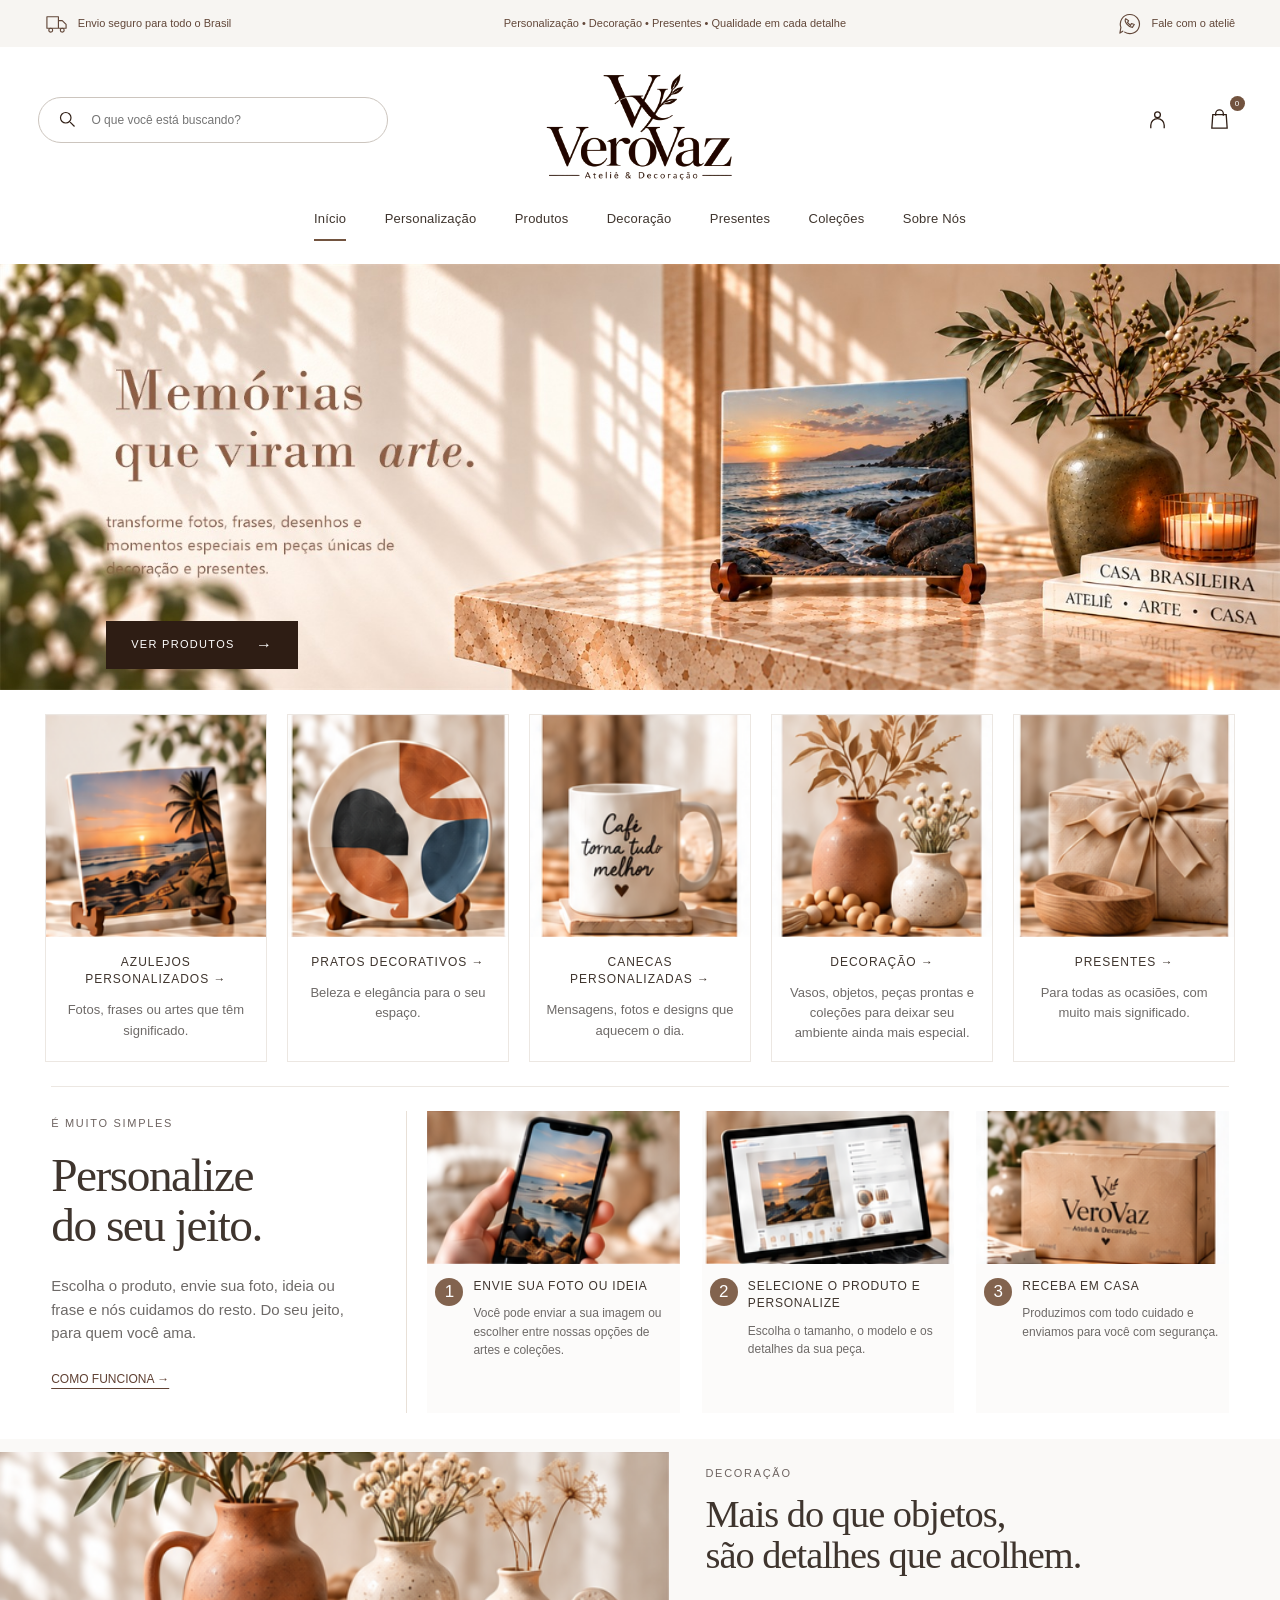
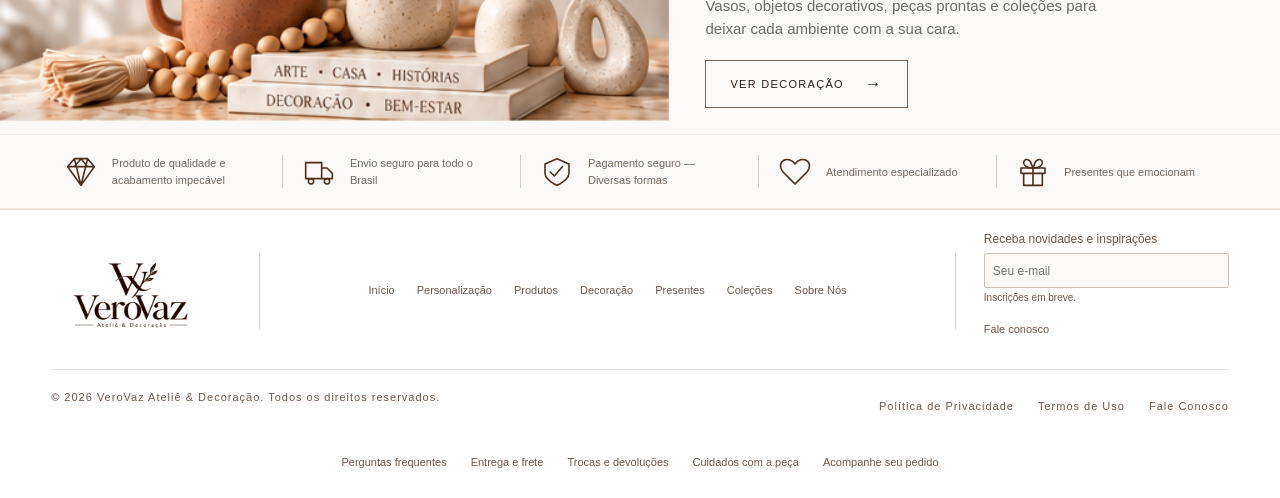
==== index.html @ 9c28cdde "Add files via upload" ====
<!doctype html>
<html lang="pt-BR" data-v8-project="1b356c5c-c50d-4c4e-a16b-f3f3bafd2e45">

<head>
    <meta charset="utf-8">
    <meta name="viewport" content="width=device-width, initial-scale=1">
    <meta name="theme-color" content="#493325">
    <meta name="description" content="Personalização, decoração e presentes. Conheça azulejos, quadros, pratos e canecas no universo da VeroVaz Ateliê &amp; Decoração.">
    <title>VeroVaz Ateliê &amp; Decoração — Onde memórias viram arte</title>
    <link rel="icon" type="image/jpeg" href="/atelier/logo_vero_vaz_v2.jpeg">
    <link rel="manifest" href="/manifest.webmanifest">
    <link rel="stylesheet" href="/atelier/styles.css?v=20261006-mobile-art">
    <link rel="stylesheet" href="/atelier/redesign.css?v=20261006-mobile-art">
    <script src="/storefront-config.js?v=20261006-mobile-art" defer></script>
    <script src="/js/v8-loader.js" data-project-id="1b356c5c-c50d-4c4e-a16b-f3f3bafd2e45" data-catalog="true" data-style="off" defer></script>
    <script src="/atelier/domain.js?v=20261006-mobile-art" defer></script>
    <script src="/atelier/private-cart.js?v=20261006-mobile-art" defer></script>
    <script src="/atelier/hero-config.js?v=20261006-mobile-art" defer></script>
    <script src="/atelier/components/hero-carousel.js?v=20261006-mobile-art" defer></script>
    <script src="/atelier/components/image-editor.js?v=20261006-mobile-art" defer></script>
    <script src="/atelier/app.js?v=20261006-mobile-art" defer></script>
</head>

<body>
    <div id="app"><a class="skip-link" href="#main-content">Pular para o conteúdo</a>
        <div class="brand-strip"><span><svg viewBox="0 0 24 24" width="26" height="26" fill="none" stroke="currentColor" stroke-width="1.2" stroke-linecap="round" stroke-linejoin="round" aria-hidden="true"><path d="M2 5h12v12H2zM14 9h4l4 4v4h-8"></path><circle cx="6" cy="19" r="2"></circle><circle cx="18" cy="19" r="2"></circle></svg> Envio seguro para todo o Brasil</span><span>Personalização • Decoração • Presentes • Qualidade em cada detalhe</span>
            <a
                href="#pagina/contato"><svg viewBox="0 0 24 24" width="26" height="26" fill="none" stroke="currentColor" stroke-width="1.2" stroke-linecap="round" stroke-linejoin="round" aria-hidden="true"><path d="M5 20 2 22l1-6a10 10 0 1 1 4 5"></path><path d="M8 7c-2 3 3 9 7 9l2-3-3-1-1 2-3-3 1-2Z"></path></svg>                Fale com o ateliê</a>
        </div>
        <header class="site-header shell">
            <form class="header-search" id="header-search" role="search"><button class="icon-button" aria-label="Buscar produtos"><svg viewBox="0 0 24 24" width="21" height="21" fill="none" stroke="currentColor" stroke-width="1.35" aria-hidden="true"><circle cx="10" cy="10" r="6"></circle><path d="m15 15 5 5"></path></svg></button>
                <input
                    name="query" type="search" aria-label="O que você está buscando?" placeholder="O que você está buscando?" value=""></form><a href="#inicio" class="brand brand-approved " aria-label="VeroVaz Ateliê &amp; Decoração, início"><img src="/atelier/logo_vero_vaz_v2.jpeg" alt="VeroVaz Ateliê &amp; Decoração" width="1600" height="800"></a>
            <nav class="desktop-nav"
                aria-label="Principal"><a href="#inicio" aria-current="page">Início</a><a href="#personalize">Personalização</a><a href="#produtos">Produtos</a><a href="#produtos/decoracao">Decoração</a><a href="#produtos/presentes">Presentes</a><a href="#colecao">Coleções</a>
                <a
                    href="#historia">Sobre Nós</a>
            </nav>
            <div class="header-actions"><button class="icon-button compact-search" data-action="search" aria-label="Buscar produtos"><svg viewBox="0 0 24 24" width="21" height="21" fill="none" stroke="currentColor" stroke-width="1.35" aria-hidden="true"><circle cx="10" cy="10" r="6"></circle><path d="m15 15 5 5"></path></svg></button>
                <a
                    class="icon-button" href="#conta" aria-label="Conta e acompanhamento de pedidos"><svg viewBox="0 0 24 24" width="21" height="21" fill="none" stroke="currentColor" stroke-width="1.35" aria-hidden="true"><circle cx="12" cy="7" r="3"></circle><path d="M5 21v-3a7 7 0 0 1 14 0v3"></path></svg></a><a class="icon-button cart-icon"
                        href="#carrinho" aria-label="Carrinho, 0 itens"><svg viewBox="0 0 24 24" width="21" height="21" fill="none" stroke="currentColor" stroke-width="1.35" aria-hidden="true"><path d="M5 7h14l1 14H4L5 7Z"></path><path d="M8 8V6a4 4 0 0 1 8 0v2"></path></svg><span>0</span></a>
                    <button
                        class="icon-button mobile-toggle" data-action="menu" aria-label="Abrir menu" aria-controls="mobile-nav" aria-expanded="false"><svg viewBox="0 0 24 24" width="21" height="21" fill="none" stroke="currentColor" stroke-width="1.35" aria-hidden="true"><path d="M3 6h18M3 12h18M3 18h18"></path></svg></button>
            </div>
            <nav class="mobile-nav" id="mobile-nav" aria-label="Navegação móvel" hidden=""><a href="#inicio" aria-current="page">Início</a><a href="#personalize">Personalização</a><a href="#produtos">Produtos</a><a href="#produtos/decoracao">Decoração</a><a href="#produtos/presentes">Presentes</a><a href="#colecao">Coleções</a>
                <a
                    href="#historia">Sobre Nós</a>
            </nav>
        </header>


        <main id="main-content" tabindex="-1">
            <div class="approved-home clean-v5">
                <section class="editorial-hero hero-carousel" aria-label="Inspirações VeroVaz" aria-roledescription="carrossel" tabindex="0">
                    <div class="hero-slides">
                        <article class="hero-slide hero-embedded-copy" role="group" aria-roledescription="slide" aria-label="1 de 1">
                            <picture>
                                <source media="(max-width: 767.98px)" srcset="/atelier/assets/hero/banner-mobile.jpeg" type="image/jpeg">
                                <source media="(max-width: 767.98px)" srcset="/atelier/assets/hero/banner-mobile.jpeg">
                                <source srcset="/atelier/assets/hero/banner.jpeg" type="image/jpeg"><img src="/atelier/assets/hero/banner.jpeg" width="1920" height="640" alt="Azulejo com paisagem em suporte de madeira, vaso verde-militar, vela âmbar e livros em português." loading="eager" fetchpriority="high"></picture>
                            <div class="editorial-hero-copy">
                                <p class="eyebrow">PERSONALIZAÇÃO • DECORAÇÃO • PRESENTES</p>
                                <h1>Memórias<br>que viram <em>arte.</em></h1>
                                <p>Transforme fotos, frases, desenhos e momentos especiais em peças únicas de decoração e presentes.</p><a class="button" href="#produtos">VER PRODUTOS<span aria-hidden="true">→</span></a></div>
                        </article>
                    </div>
                    <div class="hero-controls" hidden=""><button type="button" data-hero="previous" aria-label="Slide anterior">←</button>
                        <div class="hero-dots"><button type="button" data-slide="0" aria-label="Ir para o slide 1" aria-current="true"><span></span></button></div><button type="button" data-hero="next" aria-label="Próximo slide">→</button></div><span class="sr-only hero-announcement"
                        role="status" aria-live="polite" aria-atomic="true"></span>
                </section>
                <section class="editorial-categories shell" aria-label="Encontre sua peça — deslize para explorar" tabindex="0">
                    <a class="editorial-category" href="#personalize">
                        <div class="v5-photo photo-tile" style="aspect-ratio:189/190"><img src="/atelier/assets/home/tile.webp" alt="Azulejo com fotografia do pôr do sol apoiado em madeira" width="189" height="190" loading="lazy"></div>
                        <div class="category-caption">
                            <h2>AZULEJOS PERSONALIZADOS<span aria-hidden="true"> →</span></h2>
                            <p>Fotos, frases ou artes que têm significado.</p>
                        </div>
                    </a>
                    <a class="editorial-category" href="#produtos/pratos">
                        <div class="v5-photo photo-plate" style="aspect-ratio:189/190"><img src="/atelier/assets/home/plate.webp" alt="Prato com composição geométrica em terracota, azul profundo, grafite e creme" width="189" height="190" loading="lazy"></div>
                        <div class="category-caption">
                            <h2>PRATOS DECORATIVOS<span aria-hidden="true"> →</span></h2>
                            <p>Beleza e elegância para o seu espaço.</p>
                        </div>
                    </a>
                    <a class="editorial-category" href="#produtos/canecas">
                        <div class="v5-photo photo-mug" style="aspect-ratio:189/190"><img src="/atelier/assets/home/mug.webp" alt="Caneca clara com frase e pequeno coração" width="189" height="190" loading="lazy"></div>
                        <div class="category-caption">
                            <h2>CANECAS PERSONALIZADAS<span aria-hidden="true"> →</span></h2>
                            <p>Mensagens, fotos e designs que aquecem o dia.</p>
                        </div>
                    </a>
                    <a class="editorial-category" href="#produtos/decoracao">
                        <div class="v5-photo photo-decor" style="aspect-ratio:189/190"><img src="/atelier/assets/home/decor.webp" alt="Vasos terracota e marfim com ramos secos, flores brancas e contas de madeira" width="189" height="190" loading="lazy"></div>
                        <div class="category-caption">
                            <h2>DECORAÇÃO<span aria-hidden="true"> →</span></h2>
                            <p>Vasos, objetos, peças prontas e coleções para deixar seu ambiente ainda mais especial.</p>
                        </div>
                    </a>
                    <a class="editorial-category" href="#produtos/presentes">
                        <div class="v5-photo photo-gift" style="aspect-ratio:189/190"><img src="/atelier/assets/home/gift.webp" alt="Presente com laço natural, recipiente artesanal de madeira e vaso claro com hastes secas" width="189" height="190" loading="lazy"></div>
                        <div class="category-caption">
                            <h2>PRESENTES<span aria-hidden="true"> →</span></h2>
                            <p>Para todas as ocasiões, com muito mais significado.</p>
                        </div>
                    </a>
                </section>
                <section class="editorial-process shell" aria-labelledby="process-title">
                    <div class="process-intro">
                        <p class="eyebrow">É MUITO SIMPLES</p>
                        <h2 id="process-title">Personalize<br>do seu jeito.</h2>
                        <p>Escolha o produto, envie sua foto, ideia ou frase e nós cuidamos do resto. Do seu jeito, para quem você ama.</p><a class="text-link" href="#pagina/como-funciona">COMO FUNCIONA →</a></div>
                    <ol tabindex="0" aria-label="Etapas da personalização — deslize para explorar">
                        <li>
                            <div class="v5-photo photo-phone" style="aspect-ratio:212/128"><img src="/atelier/assets/home/phone.webp" alt="Mão segurando celular com a fotografia escolhida" width="212" height="128" loading="lazy"></div>
                            <div class="process-caption"><span class="step-number">1</span>
                                <div>
                                    <h3>ENVIE SUA FOTO OU IDEIA</h3>
                                    <p>Você pode enviar a sua imagem ou escolher entre nossas opções de artes e coleções.</p>
                                </div>
                            </div>
                        </li>
                        <li>
                            <div class="v5-photo photo-editor" style="aspect-ratio:212/128"><img src="/atelier/assets/home/editor.webp" alt="Computador mostrando prévia e opções de personalização" width="212" height="128" loading="lazy"></div>
                            <div class="process-caption"><span class="step-number">2</span>
                                <div>
                                    <h3>SELECIONE O PRODUTO E PERSONALIZE</h3>
                                    <p>Escolha o tamanho, o modelo e os detalhes da sua peça.</p>
                                </div>
                            </div>
                        </li>
                        <li>
                            <div class="v5-photo photo-box" style="aspect-ratio:212/128"><img src="/atelier/assets/home/box.webp" alt="Caixa de papel kraft VeroVaz" width="212" height="128" loading="lazy"></div>
                            <div class="process-caption"><span class="step-number">3</span>
                                <div>
                                    <h3>RECEBA EM CASA</h3>
                                    <p>Produzimos com todo cuidado e enviamos para você com segurança.</p>
                                </div>
                            </div>
                        </li>
                    </ol>
                </section>
                <section class="editorial-decor">
                    <div class="v5-photo photo-detail" style="aspect-ratio:535/215"><img src="/atelier/assets/home/detail.webp" alt="Vaso terracota com alça, vasos claros com flores secas, contas de madeira, livros em português e escultura em pedra clara" width="535" height="215" loading="lazy"></div>
                    <div>
                        <p class="eyebrow">DECORAÇÃO</p>
                        <h2>Mais do que objetos,<br>são detalhes que acolhem.</h2>
                        <p>Vasos, objetos decorativos, peças prontas e coleções para deixar cada ambiente com a sua cara.</p><a class="button secondary" href="#colecao">VER DECORAÇÃO<span aria-hidden="true">↗</span></a></div>
                </section>
                <section class="v5-benefits" aria-label="Benefícios do ateliê">
                    <div><svg viewBox="0 0 24 24" width="26" height="26" fill="none" stroke="currentColor" stroke-width="1.2" stroke-linecap="round" stroke-linejoin="round" aria-hidden="true"><path d="M2 8 7 2h10l5 6-10 14ZM2 8h20M7 2l5 20 5-20M7 8l5-6 5 6"></path></svg><span>Produto de qualidade e acabamento impecável</span></div>
                    <div><svg viewBox="0 0 24 24" width="26" height="26" fill="none" stroke="currentColor" stroke-width="1.2" stroke-linecap="round" stroke-linejoin="round" aria-hidden="true"><path d="M2 5h12v12H2zM14 9h4l4 4v4h-8"></path><circle cx="6" cy="19" r="2"></circle><circle cx="18" cy="19" r="2"></circle></svg><span>Envio seguro para todo o Brasil</span></div>
                    <div><svg viewBox="0 0 24 24" width="26" height="26" fill="none" stroke="currentColor" stroke-width="1.2" stroke-linecap="round" stroke-linejoin="round" aria-hidden="true"><path d="m12 2 9 4v7c0 5-9 9-9 9S3 18 3 13V6Z"></path><path d="m7 12 3 3 6-7"></path></svg><span>Pagamento seguro — Diversas formas</span></div>
                    <div><svg viewBox="0 0 24 24" width="26" height="26" fill="none" stroke="currentColor" stroke-width="1.2" stroke-linecap="round" stroke-linejoin="round" aria-hidden="true"><path d="M12 21 3 12C-3 4 7-1 12 6c5-7 15-2 9 6Z"></path></svg><span>Atendimento especializado</span></div>
                    <div><svg viewBox="0 0 24 24" width="26" height="26" fill="none" stroke="currentColor" stroke-width="1.2" stroke-linecap="round" stroke-linejoin="round" aria-hidden="true"><path d="M3 9h18v4H3zM5 13v9h14v-9M12 9v13"></path><path d="M12 9C1 9 5-1 10 4l2 5c11 0 7-10 2-5Z"></path></svg><span>Presentes que emocionam</span></div>
                </section>
            </div>
        </main>
        <footer class="footer approved-footer v5-footer">
            <div class="shell v5-footer-main"><a href="#inicio" class="brand brand-approved brand-footer" aria-label="VeroVaz Ateliê &amp; Decoração, início"><img src="/atelier/logo_vero_vaz_v2.jpeg" alt="VeroVaz Ateliê &amp; Decoração" width="1600" height="800"></a>
                <nav aria-label="Links do rodapé"><a href="#inicio">Início</a><a href="#personalize">Personalização</a><a href="#produtos">Produtos</a><a href="#produtos/decoracao">Decoração</a><a href="#produtos/presentes">Presentes</a><a href="#colecao">Coleções</a><a href="#historia">Sobre Nós</a></nav>
                <div
                    class="v5-subscribe"><label for="newsletter-email">Receba novidades e inspirações</label><input id="newsletter-email" type="email" placeholder="Seu e-mail" disabled="" aria-describedby="newsletter-status"><small id="newsletter-status">Inscrições em breve.</small>
                    <div
                        class="v5-socials"><a href="#pagina/contato">Fale conosco</a></div>
    </div>
    </div>
    <div class="shell footer-bottom"><span>© 2026 VeroVaz Ateliê &amp; Decoração. Todos os direitos reservados.</span>
        <div><a href="#pagina/privacidade">Política de Privacidade</a><a href="#pagina/termos">Termos de Uso</a><a href="#pagina/contato">Fale Conosco</a></div>
    </div>
    <nav class="shell v5-support" aria-label="Informações da loja"><a href="#pagina/faq">Perguntas frequentes</a><a href="#pagina/entrega">Entrega e frete</a><a href="#pagina/trocas">Trocas e devoluções</a><a href="#pagina/cuidados">Cuidados com a peça</a><a href="#conta">Acompanhe seu pedido</a></nav>
    </footer>
    </div><noscript>Ative o JavaScript para personalizar, navegar pelo catálogo e usar o carrinho.</noscript></body>

</html>
---- atelier/styles.css ----
@charset "UTF-8";
:root {
    --brown-deep: #493325;
    --brown: #75533e;
    --taupe: #a58e78;
    --beige: #e7d8c5;
    --cream: #f8f4ed;
    --champagne: #b89a65;
    --ink: #46382e;
    --muted: #7b6b5d;
    --line: #dfd3c4;
    --white: #fffcf7;
    --serif: Georgia, 'Times New Roman', serif;
    --sans: Arial, Helvetica, sans-serif;
    --space-xs: 8px;
    --space-sm: 16px;
    --space-md: 24px;
    --space-lg: 40px;
    --space-xl: 72px;
    --radius: 2px;
    color: var(--ink);
    background: var(--cream);
    font-family: var(--sans);
    font-synthesis: none
}

* {
    box-sizing: border-box
}

body {
    margin: 0
}

html {
    scroll-behavior: smooth
}

button,
input,
select,
textarea {
    font: inherit
}

button,
a,
input {
    touch-action: manipulation
}

button {
    cursor: pointer
}

button:disabled {
    cursor: not-allowed;
    opacity: .55
}

a {
    color: inherit;
    text-decoration: none
}

img {
    max-width: 100%;
    display: block
}

button,
input,
select {
    border-radius: var(--radius)
}

:is(a, button, input, select, textarea):focus-visible {
    outline: 3px solid #895d36;
    outline-offset: 4px
}

[hidden] {
    display: none !important
}

.shell {
    width: min(1300px, calc(100% - 104px));
    margin-inline: auto
}

.section {
    padding-block: var(--space-xl)
}

.page-section {
    padding-block: 36px 80px
}

h1,
h2,
h3,
p {
    margin-top: 0
}

h1,
h2,
h3 {
    font-family: var(--serif);
    font-weight: 400
}

h1 {
    font-size: clamp(43px, 5.3vw, 79px);
    line-height: 1.08;
    letter-spacing: -2.5px;
    margin-bottom: 24px
}

h2 {
    font-size: 42px;
    line-height: 1.15;
    letter-spacing: -1px;
    margin-bottom: 22px
}

h3 {
    font-size: 25px;
    line-height: 1.2
}

p {
    font-size: 14px;
    line-height: 1.85;
    color: var(--muted)
}

em {
    font-weight: 400;
    color: var(--brown)
}

.eyebrow {
    font-size: 9px;
    letter-spacing: 2.3px;
    font-weight: 600;
    line-height: 1.5;
    color: var(--brown);
    margin-bottom: 23px
}

.button {
    display: inline-flex;
    align-items: center;
    justify-content: center;
    gap: 30px;
    min-height: 49px;
    padding: 15px 22px;
    border: 1px solid var(--brown-deep);
    background: var(--brown-deep);
    color: var(--cream);
    font-size: 11px;
    font-weight: 600;
    line-height: 1.4
}

.button:hover:not(:disabled) {
    background: var(--brown)
}

.button.secondary {
    background: transparent;
    color: var(--brown-deep);
    border-color: var(--taupe)
}

.button.secondary:hover:not(:disabled) {
    background: #eadfce
}

.button.full {
    width: 100%
}

.text-link {
    font-size: 12px;
    text-decoration: underline;
    text-underline-offset: 5px;
    line-height: 1.7
}

.text-button {
    padding: 9px 0;
    border: 0;
    background: none;
    color: var(--brown);
    font-size: 11px;
    text-decoration: underline;
    text-underline-offset: 3px;
    min-height: 40px
}

.tiny-note {
    font-size: 10px;
    line-height: 1.7;
    color: var(--muted);
    margin-block: 12px
}

.skip-link {
    position: fixed;
    z-index: 20;
    top: -100px;
    left: 20px;
    background: white;
    padding: 15px
}

.skip-link:focus {
    top: 12px
}

.review-strip {
    text-align: center;
    background: var(--brown-deep);
    color: #f1e5d3;
    font-size: 8px;
    letter-spacing: 2px;
    padding: 10px 20px;
    line-height: 1.5
}

.review-strip span {
    letter-spacing: .4px;
    margin-left: 22px;
    color: #ecdfd0
}

.site-header {
    height: 115px;
    display: flex;
    justify-content: space-between;
    align-items: center;
    gap: 25px;
    position: relative
}

.brand {
    display: inline-block;
    flex-shrink: 0;
    font-family: var(--serif);
    font-size: 28px;
    letter-spacing: 3px;
    line-height: 1.15;
    text-align: center;
    color: var(--brown-deep)
}

.brand small {
    display: block;
    font: 9px var(--sans);
    letter-spacing: 6px;
    margin-top: 6px
}

.brand img {
    max-height: 58px;
    max-width: 200px
}

.desktop-nav {
    display: flex;
    gap: 23px;
    font-size: 11px
}

.desktop-nav a {
    padding: 15px 0;
    border-bottom: 1px solid transparent
}

.desktop-nav a[aria-current] {
    border-color: var(--brown)
}

.header-actions {
    display: flex;
    gap: 13px;
    align-items: center
}

.icon-button {
    display: flex;
    justify-content: center;
    align-items: center;
    border: 0;
    background: none;
    color: var(--brown-deep);
    min-width: 34px;
    min-height: 44px;
    padding: 6px
}

.cart-icon {
    position: relative
}

.cart-icon>span {
    position: absolute;
    right: -3px;
    top: 0;
    font-size: 8px;
    background: var(--brown);
    color: white;
    border-radius: 50%;
    width: 15px;
    height: 15px;
    display: grid;
    place-items: center
}

.mobile-toggle {
    display: none
}

.mobile-nav {
    position: absolute;
    top: 100%;
    left: 0;
    right: 0;
    z-index: 10;
    background: var(--cream);
    border: 1px solid var(--line);
    padding: 20px;
    box-shadow: 0 10px 20px #49332515
}

.mobile-nav a {
    display: block;
    padding: 12px
}

.inline-notice {
    border: 1px solid var(--line);
    padding: 12px 20px;
    font-size: 12px;
    line-height: 1.6;
    background: #efe4d2;
    margin-bottom: 20px
}

.inline-notice .text-button {
    margin-left: 15px
}

.hero {
    display: grid;
    grid-template-columns: .95fr 1.05fr;
    gap: 65px;
    align-items: center;
    padding-top: 10px;
    padding-bottom: 50px
}

.hero-copy {
    padding-block: 30px
}

.hero-copy h1 {
    font-size: clamp(54px, 5.7vw, 84px);
    margin-bottom: 25px
}

.hero-copy>p:not(.eyebrow) {
    font-size: 14px
}

.hero-actions {
    display: flex;
    gap: 28px;
    align-items: center;
    margin-top: 32px
}

.hero-copy .hero-note {
    font-size: 8px;
    letter-spacing: 1.9px;
    margin-top: 45px;
    color: var(--taupe)
}

.hero-visual {
    position: relative;
    margin-left: 10px
}

.reference-photo {
    position: relative;
    overflow: hidden;
    aspect-ratio: var(--photo-ratio);
    background: var(--beige);
    isolation: isolate
}

.reference-photo img {
    position: absolute;
    max-width: none;
    height: auto
}

.hero-photo {
    max-height: 570px;
    border-radius: 180px 180px 2px 2px
}

.hero-photo img {
    filter: saturate(.86)
}

.image-caption {
    position: absolute;
    left: 12px;
    bottom: 12px;
    background: #f8f4eded;
    color: var(--brown-deep);
    padding: 6px 9px;
    font-size: 8px;
    letter-spacing: .3px;
    z-index: 1
}

.hero-label {
    position: absolute;
    bottom: 65px;
    left: -38px;
    padding: 22px 30px;
    background: #f6f0e5;
    box-shadow: 0 5px 25px #49332512;
    border: 1px solid #ded0b8
}

.hero-label>span {
    display: block;
    font-size: 8px;
    letter-spacing: 2px;
    margin-bottom: 8px
}

.hero-label em {
    font-family: var(--serif);
    font-size: 25px
}

.entry-band {
    display: grid;
    grid-template-columns: 1fr 1fr;
    border-block: 1px solid var(--line);
    padding-block: 25px
}

.entry-band>a {
    display: flex;
    align-items: center;
    gap: 20px;
    padding-inline: 30px
}

.entry-band>a:first-child {
    border-right: 1px solid var(--line)
}

.entry-band>a>span:last-child {
    margin-left: auto;
    color: var(--brown)
}

.entry-number {
    font-family: var(--serif);
    font-size: 22px;
    color: var(--taupe)
}

.entry-band h2 {
    font-size: 24px;
    letter-spacing: -.3px;
    margin: 0 0 8px
}

.entry-band p {
    font-size: 11px;
    margin: 0
}

.personalize-entry {
    display: grid;
    grid-template-columns: 1fr 1fr;
    align-items: center;
    gap: 100px
}

.personalize-collage {
    position: relative;
    padding-right: 75px;
    padding-bottom: 35px
}

.entry-photo {
    max-height: 400px;
    aspect-ratio: 1
}

.small-photo {
    position: absolute;
    width: 43%;
    right: 0;
    bottom: 0;
    padding: 9px;
    background: var(--cream);
    box-shadow: 0 10px 25px #49332516
}

.personalize-collage>.image-caption {
    left: 8px;
    bottom: 43px;
    font-size: 7px
}

.section-copy h2 {
    font-size: 47px
}

.section-copy>p {
    max-width: 350px
}

.size-inline {
    font-size: 11px;
    letter-spacing: 1.5px;
    border-block: 1px solid var(--line);
    padding-block: 15px;
    margin: 25px 0;
    max-width: 350px
}

.size-inline span {
    margin-inline: 10px;
    color: var(--taupe)
}

.section-copy>.text-link {
    display: block;
    margin-top: 22px
}

.section-heading {
    display: flex;
    justify-content: space-between;
    align-items: end;
    gap: 30px;
    margin-bottom: 30px
}

.section-heading h2 {
    margin: 0
}

.section-heading .text-link {
    margin-bottom: 5px
}

.category-grid {
    display: grid;
    grid-template-columns: 1.15fr 1.15fr 1fr 1fr;
    gap: 21px
}

.category-card>.reference-photo {
    aspect-ratio: 0.82
}

.category-card>div:not(.reference-photo) {
    display: flex;
    justify-content: space-between;
    gap: 10px;
    align-items: center;
    margin-top: 18px
}

.category-card h3 {
    font-size: 23px;
    margin: 0
}

.category-card small {
    font-size: 9px;
    color: var(--muted);
    margin-top: 9px;
    display: block
}

.category-card:hover h3 {
    text-decoration: underline;
    text-underline-offset: 5px
}

.collection-feature {
    display: grid;
    grid-template-columns: 1fr 1fr;
    background: #e9ddcd;
    align-items: center;
    overflow: hidden
}

.collection-image {
    height: 410px;
    overflow: hidden
}

.collection-image>.reference-photo {
    max-width: 100%;
    width: 100%;
    aspect-ratio: 1
}

.collection-feature .section-copy {
    padding: 45px 65px
}

.collection-feature h2 {
    font-size: 61px
}

.collection-feature .eyebrow {
    font-size: 8px
}

.history-teaser {
    text-align: center;
    max-width: 800px;
    padding-block: 85px
}

.history-teaser h2 {
    font-size: 43px
}

.history-teaser p:not(.eyebrow) {
    font-size: 14px;
    margin-bottom: 25px
}

.footer {
    background: #eee5d8;
    border-top: 1px solid var(--line);
    padding-top: 48px
}

.footer-grid {
    display: grid;
    grid-template-columns: 1.5fr 1fr 1fr 1fr;
    gap: 40px
}

.footer .brand {
    font-size: 25px
}

.footer .brand small {
    font-size: 8px
}

.footer-grid>div:first-child p {
    font-family: var(--serif);
    font-style: italic;
    font-size: 16px;
    margin-top: 24px
}

.footer-grid>div:first-child>small {
    font-size: 9px;
    color: var(--muted)
}

.footer-grid h2 {
    font: 11px var(--sans);
    font-weight: 600;
    letter-spacing: .5px;
    margin: 0 0 20px
}

.footer-grid>div>a:not(.brand) {
    display: block;
    font-size: 10px;
    color: var(--muted);
    margin-bottom: 15px
}

.footer-bottom {
    display: flex;
    justify-content: space-between;
    gap: 20px;
    border-top: 1px solid #d7c7b2;
    margin-top: 35px;
    padding-block: 20px;
    font-size: 8px;
    color: var(--muted);
    letter-spacing: 1px
}

.page-intro {
    margin-bottom: 45px
}

.page-intro h1 {
    font-size: 49px;
    line-height: 1.13;
    letter-spacing: -1.4px
}

.page-intro p:last-child {
    font-size: 13px
}

.personalization-grid {
    display: grid;
    grid-template-columns: 1.15fr 1fr;
    gap: 75px;
    align-items: start
}

.preview-column {
    position: sticky;
    top: 20px
}

.wall-scene {
    height: 565px;
    position: relative;
    display: flex;
    justify-content: center;
    align-items: center;
    padding-bottom: 45px;
    background: radial-gradient(ellipse at 20% 20%, #f5ecdf, transparent 60%), linear-gradient(100deg, #d9c8b3, #ede2d2 65%, #d6c0a9);
    overflow: hidden
}

.wall-light {
    position: absolute;
    inset: 0;
    background: linear-gradient(118deg, transparent 0 35%, #fffcf544 35% 45%, transparent 45% 48%, #fffcf522 48% 63%, transparent 63%)
}

.wall-tile {
    position: relative;
    box-shadow: 6px 8px 10px #60442c33, 1px 1px 1px #f5ebdb;
    border: 2px solid #eee3d2;
    background: #f7f0e5;
    max-height: 75%;
    z-index: 2
}

.wall-tile canvas {
    width: 100%;
    height: 100%;
    position: absolute;
    inset: 0;
    display: block
}

.wall-tile>span {
    position: absolute;
    inset: 0;
    display: flex;
    align-items: center;
    justify-content: center;
    flex-direction: column;
    text-align: center;
    font: 17px var(--serif);
    line-height: 1.5;
    padding: 10px
}

.wall-tile>span em {
    font-size: 15px
}

.wall-shelf {
    position: absolute;
    bottom: 80px;
    height: 12px;
    width: 78%;
    background: linear-gradient(#b49672, #937654);
    box-shadow: 0 9px 9px #5b3c2633;
    left: 11%
}

.wall-vase {
    position: absolute;
    bottom: 92px;
    right: 17%;
    width: 44px;
    height: 65px;
    border-radius: 14px 14px 18px 18px;
    background: linear-gradient(90deg, #b48d6e, #d1b799 55%, #b79272);
    box-shadow: 5px 5px 8px #49332522
}

.wall-vase:before {
    content: '';
    position: absolute;
    left: 16px;
    width: 13px;
    top: -8px;
    height: 17px;
    background: #b29378;
    border-radius: 4px
}

.wall-scale {
    position: absolute;
    bottom: 20px;
    font-size: 7px;
    letter-spacing: 1px;
    color: #786451;
    text-align: center;
    padding-inline: 15px
}

.preview-caption {
    display: flex;
    gap: 20px;
    align-items: start;
    padding-block: 18px;
    border-bottom: 1px solid var(--line)
}

.preview-caption>span {
    font-size: 8px;
    letter-spacing: 1px;
    white-space: nowrap;
    padding-top: 5px
}

.preview-caption p {
    font-size: 10px;
    line-height: 1.6;
    margin: 0
}

.inspiration-row {
    display: flex;
    gap: 12px;
    align-items: center;
    margin-top: 23px
}

.inspiration-row>span {
    font-size: 8px;
    letter-spacing: 1px;
    writing-mode: vertical-rl;
    transform: rotate(180deg)
}

.inspiration-row figure {
    margin: 0;
    flex: 1;
    min-width: 0
}

.inspiration-row .reference-photo {
    aspect-ratio: .9
}

.inspiration-row figcaption {
    font-size: 10px;
    text-align: center;
    margin-top: 8px
}

.step {
    border: 0;
    border-bottom: 1px solid var(--line);
    padding: 0 0 22px;
    margin: 0 0 22px;
    min-width: 0
}

.step-title {
    font: 13px var(--sans);
    font-weight: 600;
    color: var(--brown-deep);
    padding: 0;
    margin-bottom: 20px;
    line-height: 1.6
}

.step-title>span {
    font-family: var(--serif);
    font-weight: 400;
    font-size: 16px;
    color: var(--taupe);
    margin-right: 13px
}

.step:disabled {
    opacity: .6
}

.upload-area {
    display: flex;
    flex-direction: column;
    align-items: center;
    text-align: center;
    padding: 20px 12px;
    border: 1px dashed #ac937a;
    background: #efe7da;
    cursor: pointer;
    gap: 8px
}

.upload-arrow {
    font-size: 27px;
    font-weight: 300
}

.upload-area strong {
    font-size: 12px
}

.upload-area small {
    font-size: 9px;
    color: var(--muted)
}

#image-file {
    font-size: 10px;
    width: 100%;
    margin-top: 12px
}

#image-file::file-selector-button {
    background: var(--cream);
    border: 1px solid var(--taupe);
    padding: 8px 12px;
    color: var(--brown);
    margin-right: 10px
}

.form-message {
    font-size: 11px;
    line-height: 1.7;
    margin-top: 12px
}

.size-choices {
    display: flex;
    gap: 10px
}

.size-choices label {
    flex: 1;
    position: relative
}

.size-choices input {
    position: absolute;
    opacity: 0;
    width: 100%;
    height: 100%;
    margin: 0;
    cursor: pointer
}

.size-choices span {
    display: block;
    text-align: center;
    padding: 15px 8px;
    font-size: 12px;
    border: 1px solid var(--line)
}

.size-choices input:checked+span {
    border-color: var(--brown);
    background: #e9ddcd
}

.size-choices input:focus-visible+span {
    outline: 3px solid #895d36;
    outline-offset: 3px
}

.orientation {
    display: flex;
    gap: 30px;
    margin-bottom: 25px;
    font-size: 12px
}

.orientation input,
.confirmation input {
    accent-color: var(--brown)
}

.slider-label {
    display: grid;
    grid-template-columns: 135px 1fr;
    align-items: center;
    gap: 20px;
    font-size: 11px;
    margin-bottom: 14px
}

.slider-label input {
    width: 100%;
    accent-color: var(--brown);
    min-height: 28px
}

.confirmation {
    font-size: 11px;
    line-height: 1.7;
    display: flex;
    gap: 10px;
    align-items: start
}

.confirmation input {
    margin-top: 3px
}

.purchase-summary {
    display: flex;
    flex-direction: column;
    gap: 10px;
    border-bottom: 1px solid var(--line);
    padding-bottom: 23px
}

.purchase-summary>span {
    font-size: 11px
}

.purchase-summary strong {
    font: 25px var(--serif)
}

.purchase-summary small {
    font-size: 10px;
    color: var(--muted)
}

.shipping-panel {
    padding-block: 23px
}

.shipping-panel h2 {
    font-size: 23px;
    letter-spacing: -.3px;
    margin-bottom: 18px
}

.shipping-panel label {
    display: block;
    font-size: 10px;
    margin-bottom: 9px
}

.cep-row {
    display: flex;
    gap: 10px
}

.cep-row input {
    width: 100%;
    min-width: 0;
    border: 1px solid var(--line);
    background: var(--white);
    padding: 12px;
    color: var(--ink);
    font-size: 13px
}

.cep-row .button {
    padding: 12px 17px;
    font-size: 10px;
    min-height: 44px
}

.shipping-panel dl,
.cart-summary dl,
.product-specs {
    margin: 20px 0 0;
    font-size: 11px
}

.shipping-panel dl>div,
.cart-summary dl>div,
.product-specs>div {
    display: flex;
    justify-content: space-between;
    gap: 20px;
    margin-bottom: 12px;
    line-height: 1.5
}

.shipping-panel dd,
.cart-summary dd,
.product-specs dd {
    margin: 0;
    color: var(--muted);
    text-align: right
}

.catalog-controls {
    display: flex;
    gap: 20px;
    align-items: end;
    padding: 23px;
    background: #eee5d8;
    margin-bottom: 35px
}

.catalog-controls label {
    font-size: 11px;
    flex: 1;
    min-width: 0
}

.catalog-controls input,
.catalog-controls select,
.tracking-form input {
    display: block;
    margin-top: 10px;
    border: 1px solid #cbbda9;
    padding: 13px;
    background: var(--white);
    color: var(--ink);
    width: 100%;
    min-height: 45px
}

.empty-state {
    padding: 55px 30px;
    text-align: center;
    border: 1px solid var(--line);
    margin-block: 25px
}

.empty-state h2 {
    font-size: 29px
}

.empty-state p {
    font-size: 12px
}

.live-product-grid {
    display: grid;
    grid-template-columns: repeat(3, minmax(0, 1fr));
    gap: 35px 24px
}

.live-product-card>img,
.photo-pending {
    width: 100%;
    aspect-ratio: .9;
    object-fit: cover;
    background: var(--beige)
}

.photo-pending {
    display: grid;
    place-items: center;
    color: var(--muted);
    font-size: 11px
}

.live-product-card .eyebrow {
    margin: 20px 0 12px;
    font-size: 8px
}

.live-product-card h2 {
    font-size: 25px;
    margin-bottom: 14px
}

.live-product-card p {
    font-size: 13px;
    color: var(--brown);
    margin-bottom: 6px
}

.live-product-card small {
    font-size: 10px;
    color: var(--muted)
}

.product-detail {
    display: grid;
    grid-template-columns: 1.05fr 1fr;
    gap: 70px;
    margin-top: 30px
}

.product-photo>img {
    width: 100%;
    max-height: 680px;
    object-fit: contain;
    background: #eee5d8
}

.product-detail h1 {
    font-size: 43px;
    letter-spacing: -1.4px
}

.product-detail .product-price {
    font-family: var(--serif);
    font-size: 28px;
    color: var(--brown-deep)
}

.product-specs {
    border-block: 1px solid var(--line);
    padding-block: 20px
}

.quantity-label {
    display: flex;
    align-items: center;
    gap: 25px;
    font-size: 12px;
    margin-top: 25px
}

.quantity-label input {
    max-width: 90px;
    padding: 11px;
    border: 1px solid var(--line);
    background: var(--white)
}

.story-page h1 {
    font-size: 55px
}

.story-grid {
    display: grid;
    grid-template-columns: 1.1fr 1fr;
    gap: 25px 65px;
    margin-top: 50px;
    align-items: center
}

.story-grid h2 {
    font-size: 31px
}

.story-grid>.reference-photo {
    max-height: 380px
}

.story-grid>.tiny-note {
    grid-column: 2;
    margin-top: 0
}

.editorial-pending {
    font-size: 11px;
    border-top: 1px solid var(--line);
    padding-top: 22px;
    margin-top: 30px
}

.editorial-page {
    max-width: 820px;
    min-height: 450px;
    padding-top: 55px
}

.editorial-page h1 {
    font-size: 48px;
    letter-spacing: -1.5px
}

.editorial-text {
    font-size: 14px;
    color: var(--muted);
    white-space: pre-line;
    line-height: 1.9;
    margin-bottom: 35px
}

.cart-layout {
    display: grid;
    grid-template-columns: 1.2fr 1fr;
    gap: 65px;
    align-items: start
}

.cart-item {
    display: grid;
    grid-template-columns: 110px 1fr;
    gap: 25px;
    padding-bottom: 25px;
    border-bottom: 1px solid var(--line);
    margin-bottom: 25px
}

.cart-item>img {
    width: 110px;
    height: 145px;
    object-fit: contain;
    background: #e9dece
}

.cart-item h2 {
    font-size: 24px;
    margin-bottom: 10px
}

.cart-item p {
    font-size: 11px;
    margin-bottom: 9px
}

.cart-placeholder {
    width: 110px;
    height: 145px;
    display: grid;
    place-items: center;
    background: var(--beige);
    font: 12px var(--serif)
}

.draft-tag {
    font-size: 7px;
    letter-spacing: 1px;
    color: var(--brown);
    background: #ecdfca;
    padding: 5px 8px;
    display: inline-block;
    margin-bottom: 10px
}

.quantity-control {
    display: flex;
    gap: 15px;
    align-items: center;
    font-size: 12px
}

.quantity-control>button:not(.text-button) {
    border: 1px solid var(--line);
    background: transparent;
    width: 34px;
    height: 36px;
    color: var(--brown)
}

.quantity-control>.text-button {
    margin-left: 15px
}

.cart-summary {
    background: #efe6d8;
    padding: 30px
}

.cart-summary>h2 {
    font-size: 28px
}

.cart-summary .total {
    border-top: 1px solid #cfbea5;
    padding-top: 17px;
    font-weight: 600;
    margin-top: 20px
}

.cart-summary .shipping-panel {
    border-top: 1px solid #cfbea5;
    margin-top: 25px
}

.tracking-form {
    display: grid;
    gap: 20px;
    margin: 30px 0;
    font-size: 12px
}

.tracking-form button {
    justify-self: start
}

#tracking-result {
    font-size: 13px;
    line-height: 1.8
}

@media(min-width:1550px) {
    .hero-photo {
        max-height: 630px
    }
    .hero {
        gap: 100px
    }
    .hero-copy h1 {
        font-size: 88px
    }
}

@media(max-width:1100px) {
    .shell {
        width: calc(100% - 56px)
    }
    .desktop-nav {
        gap: 14px;
        font-size: 10px
    }
    .brand {
        font-size: 24px
    }
    .header-actions {
        gap: 7px
    }
    .hero {
        gap: 35px
    }
    .hero-actions {
        gap: 19px;
        flex-wrap: wrap
    }
    .hero-copy h1 {
        font-size: 64px
    }
    .hero-photo {
        max-height: 510px
    }
    .hero-label {
        left: -15px
    }
    .personalize-entry {
        gap: 50px
    }
    .section-copy h2 {
        font-size: 41px
    }
    .category-grid {
        gap: 15px
    }
    .category-card h3 {
        font-size: 21px
    }
    .collection-feature .section-copy {
        padding: 35px 40px
    }
    .collection-feature h2 {
        font-size: 49px
    }
    .personalization-grid {
        gap: 35px
    }
    .wall-scene {
        height: 480px
    }
    .cart-layout {
        gap: 30px
    }
    .product-detail {
        gap: 35px
    }
    .footer-grid {
        gap: 25px
    }
}

@media(max-width:800px) {
    .desktop-nav {
        display: none
    }
    .mobile-toggle {
        display: flex
    }
    .site-header {
        height: 90px
    }
    .hero-copy h1 {
        font-size: 56px
    }
    .hero-photo {
        border-radius: 110px 110px 2px 2px
    }
    .hero-label {
        display: none
    }
    .hero-note {
        display: none
    }
    .hero-actions {
        display: grid;
        justify-items: start
    }
    .category-grid {
        grid-template-columns: repeat(2, minmax(0, 1fr));
        gap: 25px 18px
    }
    .category-card>.reference-photo {
        aspect-ratio: 1
    }
    .category-card.priority>.reference-photo {
        aspect-ratio: .85
    }
    .personalization-grid {
        grid-template-columns: 1fr 1fr;
        gap: 25px
    }
    .size-choices {
        flex-direction: column;
        gap: 8px
    }
    .size-choices span {
        padding: 12px
    }
    .wall-scene {
        height: 410px
    }
    .slider-label {
        grid-template-columns: 100px 1fr;
        gap: 10px
    }
    .preview-caption {
        display: block
    }
    .preview-caption p {
        margin-top: 10px
    }
    .wall-scale {
        font-size: 6px
    }
    .footer-grid {
        grid-template-columns: 1.2fr 1fr;
        gap: 35px
    }
    .entry-band>a {
        padding-inline: 15px;
        gap: 13px
    }
    .entry-band h2 {
        font-size: 21px
    }
    .entry-number {
        font-size: 18px
    }
    .live-product-grid {
        grid-template-columns: repeat(2, minmax(0, 1fr))
    }
}

@media(max-width:600px) {
    :root {
        --space-xl: 48px
    }
    .shell {
        width: calc(100% - 36px)
    }
    .review-strip {
        font-size: 7px;
        padding: 8px 10px
    }
    .review-strip>span {
        display: block;
        font-size: 7px;
        margin: 3px 0 0
    }
    .site-header {
        height: 85px;
        gap: 12px
    }
    .brand {
        font-size: 23px;
        letter-spacing: 2.5px
    }
    .brand small {
        font-size: 8px;
        letter-spacing: 5px
    }
    .header-actions {
        gap: 0
    }
    .icon-button {
        min-width: 31px
    }
    .icon-button svg {
        width: 18px;
        height: 18px
    }
    .hero {
        grid-template-columns: 1fr;
        gap: 12px;
        padding-top: 10px;
        padding-bottom: 30px
    }
    .hero-copy {
        padding-block: 18px 25px
    }
    .hero .eyebrow {
        font-size: 8px;
        margin-bottom: 20px
    }
    .hero-copy h1 {
        font-size: 61px;
        letter-spacing: -2.5px;
        line-height: 1.07;
        margin-bottom: 20px
    }
    .hero-copy>p:not(.eyebrow) {
        font-size: 12px
    }
    .hero-actions {
        margin-top: 25px;
        gap: 21px;
        display: flex;
        flex-wrap: wrap
    }
    .button {
        font-size: 10px;
        min-height: 47px;
        padding: 14px 18px;
        gap: 20px
    }
    .hero-actions>.text-link {
        font-size: 11px
    }
    .hero-visual {
        margin-left: 0
    }
    .hero-photo {
        max-height: 450px;
        border-radius: 130px 130px 2px 2px
    }
    .hero-label {
        display: block;
        left: 12px;
        bottom: 50px;
        padding: 15px 20px
    }
    .hero-label>span {
        font-size: 7px
    }
    .hero-label em {
        font-size: 22px
    }
    .image-caption {
        font-size: 7px;
        left: 8px;
        bottom: 8px
    }
    .entry-band {
        grid-template-columns: 1fr;
        padding-block: 5px
    }
    .entry-band>a {
        padding: 20px 8px
    }
    .entry-band>a:first-child {
        border-right: 0;
        border-bottom: 1px solid var(--line)
    }
    .entry-band h2 {
        font-size: 23px
    }
    .entry-band p {
        font-size: 10px
    }
    .personalize-entry {
        grid-template-columns: 1fr;
        gap: 35px
    }
    .personalize-collage {
        padding-right: 55px;
        padding-bottom: 25px
    }
    .entry-photo {
        max-height: 355px
    }
    .personalize-collage>.image-caption {
        bottom: 33px;
        max-width: 60%;
        line-height: 1.5
    }
    .section-copy h2 {
        font-size: 39px
    }
    .section-copy>p {
        font-size: 12px
    }
    .section-copy .eyebrow {
        font-size: 8px
    }
    .size-inline {
        font-size: 10px;
        letter-spacing: 1px;
        margin-block: 22px
    }
    .section-heading {
        display: block
    }
    .section-heading h2 {
        font-size: 38px
    }
    .section-heading>.text-link {
        display: inline-block;
        margin-top: 18px
    }
    .category-grid {
        gap: 25px 14px
    }
    .category-card h3 {
        font-size: 21px
    }
    .category-card small {
        font-size: 8px
    }
    .collection-feature {
        grid-template-columns: 1fr
    }
    .collection-image {
        height: 320px
    }
    .collection-image>.reference-photo {
        aspect-ratio: 1.1
    }
    .collection-feature .section-copy {
        padding: 35px 27px
    }
    .collection-feature h2 {
        font-size: 49px;
        margin-bottom: 19px
    }
    .history-teaser {
        padding-block: 55px
    }
    .history-teaser h2 {
        font-size: 34px
    }
    .history-teaser p:not(.eyebrow) {
        font-size: 12px
    }
    .footer {
        padding-top: 35px
    }
    .footer-grid {
        gap: 30px 22px
    }
    .footer-grid>div:first-child {
        grid-column: 1/-1
    }
    .footer-grid h2 {
        font-size: 11px
    }
    .footer-grid>div:first-child p {
        margin-bottom: 12px
    }
    .footer-bottom {
        flex-direction: column;
        gap: 12px;
        font-size: 7px;
        line-height: 1.6
    }
    .page-section {
        padding-top: 25px;
        padding-bottom: 50px
    }
    .page-intro {
        margin-bottom: 25px
    }
    .page-intro h1 {
        font-size: 39px;
        letter-spacing: -1.4px
    }
    .page-intro .eyebrow {
        font-size: 8px;
        letter-spacing: 1.6px
    }
    .page-intro p:last-child {
        font-size: 12px
    }
    .personalization-grid {
        grid-template-columns: 1fr;
        gap: 30px
    }
    .preview-column {
        position: static
    }
    .wall-scene {
        height: 400px
    }
    .wall-tile>span {
        font-size: 15px
    }
    .wall-tile>span em {
        font-size: 13px
    }
    .wall-scale {
        font-size: 6px
    }
    .preview-caption {
        display: flex
    }
    .preview-caption>span {
        font-size: 7px
    }
    .preview-caption p {
        margin: 0;
        font-size: 9px
    }
    .inspiration-row {
        gap: 10px;
        margin-top: 20px
    }
    .inspiration-row>span {
        font-size: 7px
    }
    .inspiration-row figcaption {
        font-size: 9px
    }
    .size-choices {
        flex-direction: row
    }
    .size-choices span {
        font-size: 11px;
        padding: 14px 7px
    }
    .slider-label {
        grid-template-columns: 120px 1fr;
        font-size: 11px;
        gap: 20px
    }
    .step {
        padding-bottom: 20px;
        margin-bottom: 20px
    }
    .step-title {
        font-size: 12px
    }
    .purchase-summary strong {
        font-size: 25px
    }
    .catalog-controls {
        flex-wrap: wrap;
        padding: 18px;
        gap: 18px
    }
    .catalog-controls label {
        flex-basis: 100%
    }
    .catalog-controls button {
        width: 100%
    }
    .empty-state {
        padding: 35px 18px
    }
    .empty-state h2 {
        font-size: 26px
    }
    .empty-state p {
        font-size: 11px
    }
    .live-product-grid {
        gap: 25px 15px
    }
    .live-product-card h2 {
        font-size: 20px
    }
    .live-product-card .eyebrow {
        font-size: 7px;
        margin-top: 13px;
        letter-spacing: 1px
    }
    .live-product-card small {
        font-size: 9px
    }
    .product-detail {
        grid-template-columns: 1fr;
        gap: 30px;
        margin-top: 22px
    }
    .product-detail h1 {
        font-size: 37px
    }
    .product-photo>img {
        max-height: 450px
    }
    .story-page h1 {
        font-size: 40px
    }
    .story-grid {
        grid-template-columns: 1fr;
        gap: 22px;
        margin-top: 30px
    }
    .story-grid>.tiny-note {
        grid-column: 1
    }
    .story-grid h2 {
        font-size: 28px
    }
    .editorial-page {
        padding-top: 35px;
        min-height: 400px
    }
    .editorial-page h1 {
        font-size: 39px
    }
    .editorial-text {
        font-size: 13px
    }
    .cart-layout {
        grid-template-columns: 1fr;
        gap: 25px
    }
    .cart-item {
        grid-template-columns: 90px 1fr;
        gap: 18px
    }
    .cart-item>img,
    .cart-placeholder {
        width: 90px;
        height: 130px
    }
    .cart-item h2 {
        font-size: 22px
    }
    .cart-summary {
        padding: 24px
    }
    .quantity-control {
        gap: 11px
    }
    .quantity-control>.text-button {
        margin-left: 5px
    }
    .tiny-note {
        font-size: 9px
    }
    .brand img {
        max-width: 155px;
        max-height: 50px
    }
}

@media(prefers-reduced-motion:reduce) {
    html {
        scroll-behavior: auto
    }
}

.example-wall {
    background: #e4d5c2;
    padding: 12px 10px 17px
}

.example-tile {
    border: 2px solid #f4eada;
    box-shadow: 3px 4px 5px #49332533
}

.example-tile .reference-photo {
    aspect-ratio: 7/10
}

.brand:has(.brand-symbol) {
    display: inline-flex;
    align-items: center;
    gap: 12px
}

.brand img.brand-symbol {
    height: 50px;
    width: auto;
    max-width: 50px
}

/* Vero Vaz: editorial identity, retaining commerce and editor components. */

:root {
    --cream: #faf7f0;
    --white: #fffdf8;
    --brown-deep: #352c27;
    --brown: #544238;
    --taupe: #9d8974;
    --beige: #e9dfd0;
    --muted: #786b60;
    --line: #dfd5c7;
    --ink: #352c27
}

body {
    background: var(--cream)
}

.shell {
    max-width: 1240px
}

.review-strip {
    background: #352c27;
    color: #faf7f0;
    font-size: 9px;
    letter-spacing: 1.3px;
    padding: 10px 16px
}

.site-header {
    height: 140px;
    border-bottom: 1px solid var(--line);
    margin-bottom: 28px
}

.brand {
    display: inline-flex;
    align-items: center;
    flex-shrink: 0
}

.brand img {
    display: block;
    width: 126px;
    height: 126px;
    max-width: none;
    max-height: none;
    object-fit: contain
}

.desktop-nav {
    font-size: 12px;
    gap: 30px
}

.hero {
    grid-template-columns: .9fr 1.15fr;
    gap: 45px;
    padding-block: 30px 55px
}

.hero-copy h1 {
    font-size: clamp(48px, 4.8vw, 72px);
    line-height: 1.06;
    letter-spacing: -2px
}

.hero-copy h1 em {
    display: block
}

.hero-copy>p:not(.eyebrow) {
    max-width: 355px;
    font-size: 15px;
    line-height: 1.85
}

.hero .eyebrow {
    font-size: 9px;
    letter-spacing: 1.9px
}

.hero-actions {
    gap: 12px;
    flex-wrap: wrap
}

.hero-actions .button {
    padding: 16px 21px;
    font-size: 10px;
    gap: 20px
}

.hero-copy .hero-note {
    font-size: 8px;
    margin-top: 28px
}

.hero-visual {
    margin: 0;
    min-width: 0
}

.scene-photo {
    position: relative;
    overflow: hidden;
    background: #e9dfd0;
    aspect-ratio: 1;
    isolation: isolate
}

.scene-photo img {
    display: block;
    width: 100%;
    height: 100%;
    object-fit: cover
}

.scene-all {
    aspect-ratio: 3/2
}

.hero-scene {
    aspect-ratio: 1.12;
    border-radius: 180px 180px 2px 2px
}

.hero-scene img {
    object-fit: cover
}

.scene-frame img {
    width: 260%;
    height: 180%;
    max-width: none;
    object-fit: cover;
    position: absolute;
    left: 0;
    top: 0
}

.scene-tile img {
    width: 300%;
    height: 200%;
    max-width: none;
    object-fit: cover;
    position: absolute;
    left: -95%;
    top: -75%
}

.scene-plate img {
    width: 285%;
    height: 190%;
    max-width: none;
    object-fit: cover;
    position: absolute;
    right: 0;
    top: -53%
}

.scene-mug img {
    width: 300%;
    height: 200%;
    max-width: none;
    object-fit: cover;
    position: absolute;
    left: -80%;
    bottom: 0
}

.image-caption {
    font-size: 9px;
    line-height: 1.5;
    background: #faf7f0eb
}

.section {
    padding-block: 65px
}

.section-heading h2,
.how-section h2,
.faq-section h2 {
    font-size: 40px;
    line-height: 1.15
}

.categories-section {
    border-top: 1px solid var(--line)
}

.category-grid {
    grid-template-columns: repeat(4, minmax(0, 1fr));
    gap: 24px
}

.category-card .scene-photo {
    aspect-ratio: .92
}

.category-card h3 {
    font-size: 27px
}

.category-card p {
    font-size: 12px;
    line-height: 1.8;
    margin-top: 12px
}

.personalize-entry {
    gap: 85px
}

.personalize-collage {
    padding: 0;
    position: relative
}

.personalize-photo {
    aspect-ratio: 1.12
}

.personalize-entry .section-copy h2 {
    font-size: 43px
}

.personalize-entry .tiny-note {
    font-size: 11px;
    margin-top: 18px
}

.collection-feature {
    background: #ece4d8;
    grid-template-columns: 1fr 1fr
}

.collection-image {
    height: 100%;
    min-height: 520px
}

.collection-image>.scene-photo {
    height: 100%;
    min-height: 520px;
    aspect-ratio: auto
}

.collection-feature .section-copy {
    padding: 50px
}

.collection-feature h2 {
    font-size: 53px
}

.frame-paths {
    display: grid;
    grid-template-columns: 1fr 1fr;
    gap: 20px;
    margin: 25px 0;
    border-block: 1px solid #cdbda7;
    padding: 22px 0
}

.frame-paths a {
    font-size: 12px;
    line-height: 1.6
}

.frame-paths span {
    display: block;
    color: var(--muted);
    font-size: 11px;
    margin-top: 8px
}

.how-section {
    text-align: center
}

.how-grid {
    display: grid;
    grid-template-columns: repeat(4, 1fr);
    gap: 35px;
    list-style: none;
    padding: 0;
    margin: 40px 0 0;
    text-align: left
}

.how-grid li {
    border-top: 1px solid var(--line);
    padding-top: 22px
}

.how-grid li>span {
    font: italic 28px var(--serif);
    color: var(--taupe)
}

.how-grid h3 {
    font: 24px var(--serif);
    margin: 20px 0 12px
}

.how-grid p {
    font-size: 12px;
    line-height: 1.85
}

.inspiration-section {
    background: #f0e9dd;
    padding-block: 60px
}

.inspiration-grid {
    display: grid;
    grid-template-columns: 1.2fr 1fr 1fr;
    gap: 24px
}

.inspiration-grid figure {
    margin: 0
}

.inspiration-grid .scene-photo {
    aspect-ratio: 1.2
}

.inspiration-grid figcaption {
    font: 21px var(--serif);
    padding-top: 18px
}

.inspiration-section .section-heading>p {
    font-size: 12px
}

.catalog-soon {
    border-block: 1px solid var(--line);
    padding: 35px 0;
    display: flex;
    flex-direction: column;
    gap: 15px;
    align-items: flex-start
}

.catalog-soon p {
    font: 27px var(--serif);
    margin: 0;
    color: var(--brown-deep)
}

.catalog-soon span {
    font-size: 13px;
    color: var(--muted)
}

.about-section {
    display: grid;
    grid-template-columns: 1fr 1fr;
    gap: 90px;
    border-block: 1px solid var(--line);
    padding-block: 55px
}

.about-section h2 {
    font-size: 45px;
    line-height: 1.2;
    margin: 0
}

.about-section p:not(.eyebrow) {
    font-size: 14px;
    line-height: 1.9
}

.faq-section {
    display: grid;
    grid-template-columns: .8fr 1.2fr;
    gap: 70px
}

.faq-list details {
    border-bottom: 1px solid var(--line);
    padding: 20px 0
}

.faq-list details:first-child {
    border-top: 1px solid var(--line)
}

.faq-list summary {
    display: flex;
    align-items: center;
    justify-content: space-between;
    gap: 20px;
    cursor: pointer;
    list-style: none;
    font-size: 14px;
    line-height: 1.6
}

.faq-list summary::-webkit-details-marker {
    display: none
}

.faq-list summary span {
    font-size: 21px;
    color: var(--taupe)
}

.faq-list details[open] summary span {
    transform: rotate(45deg)
}

.faq-list p {
    font-size: 13px;
    line-height: 1.9;
    margin: 15px 25px 0 0
}

.footer {
    background: #eae1d4
}

.footer .brand img {
    width: 160px;
    height: 160px
}

.footer-grid>div:first-child p {
    margin-top: 12px
}

.footer-grid>div>a:not(.brand),
.social-pending {
    font-size: 12px;
    line-height: 1.6
}

.social-pending {
    display: block;
    color: var(--muted);
    margin-bottom: 15px
}

.footer-bottom {
    font-size: 9px
}

.editorial-page .faq-list {
    margin-top: 35px
}

@media(max-width:1000px) {
    .hero {
        gap: 25px
    }
    .hero-copy h1 {
        font-size: 56px
    }
    .desktop-nav {
        gap: 18px
    }
    .personalize-entry {
        gap: 40px
    }
    .collection-feature .section-copy {
        padding: 30px
    }
    .frame-paths {
        grid-template-columns: 1fr
    }
    .category-grid {
        gap: 16px
    }
    .how-grid {
        gap: 20px
    }
    .faq-section {
        gap: 35px
    }
}

@media(max-width:800px) {
    .site-header {
        height: 115px
    }
    .brand img {
        width: 105px;
        height: 105px
    }
    .hero {
        grid-template-columns: 1fr 1fr
    }
    .hero-copy h1 {
        font-size: 45px
    }
    .hero .eyebrow {
        line-height: 1.8
    }
    .hero-copy>p:not(.eyebrow) {
        font-size: 13px
    }
    .hero-actions {
        display: flex
    }
    .hero-scene {
        border-radius: 120px 120px 2px 2px;
        aspect-ratio: .85
    }
    .category-grid {
        grid-template-columns: repeat(2, 1fr)
    }
    .how-grid {
        grid-template-columns: repeat(2, 1fr)
    }
    .about-section {
        gap: 35px
    }
    .inspiration-grid {
        gap: 16px
    }
    .inspiration-grid figcaption {
        font-size: 18px
    }
}

@media(max-width:600px) {
    .site-header {
        height: 105px;
        margin-bottom: 10px
    }
    .brand img {
        width: 95px;
        height: 95px;
        max-width: none;
        max-height: none
    }
    .hero {
        grid-template-columns: 1fr;
        gap: 20px;
        padding-top: 5px;
        padding-bottom: 35px
    }
    .hero-copy {
        padding: 20px 0 0
    }
    .hero-copy h1 {
        font-size: 54px;
        letter-spacing: -1.6px
    }
    .hero-copy>p:not(.eyebrow) {
        font-size: 14px
    }
    .hero-actions {
        gap: 10px;
        margin-top: 25px
    }
    .hero-actions .button {
        font-size: 10px;
        padding: 14px 17px;
        gap: 12px
    }
    .hero-scene {
        aspect-ratio: 1.25;
        border-radius: 120px 120px 2px 2px
    }
    .section {
        padding-block: 42px
    }
    .section-heading h2,
    .how-section h2,
    .faq-section h2 {
        font-size: 34px
    }
    .category-card h3 {
        font-size: 25px
    }
    .category-card p {
        font-size: 12px
    }
    .personalize-entry .section-copy h2 {
        font-size: 37px
    }
    .collection-feature {
        grid-template-columns: 1fr
    }
    .collection-image,
    .collection-image>.scene-photo {
        min-height: 320px;
        height: 320px
    }
    .collection-feature h2 {
        font-size: 43px
    }
    .frame-paths {
        grid-template-columns: 1fr 1fr
    }
    .how-grid {
        gap: 25px 20px;
        margin-top: 30px
    }
    .how-grid h3 {
        font-size: 23px
    }
    .inspiration-grid {
        grid-template-columns: 1fr
    }
    .inspiration-grid .scene-photo {
        aspect-ratio: 1.45
    }
    .inspiration-grid figcaption {
        font-size: 22px
    }
    .inspiration-grid figure+figure {
        margin-top: 15px
    }
    .inspiration-section {
        padding-block: 40px
    }
    .about-section,
    .faq-section {
        grid-template-columns: 1fr;
        gap: 25px
    }
    .about-section {
        padding-block: 40px
    }
    .about-section h2 {
        font-size: 37px
    }
    .faq-list summary {
        font-size: 13px
    }
    .catalog-soon p {
        font-size: 25px
    }
    .catalog-soon span {
        font-size: 12px
    }
    .footer .brand img {
        width: 145px;
        height: 145px
    }
    .footer-grid>div:first-child {
        text-align: center
    }
    .footer-grid {
        grid-template-columns: 1fr 1fr
    }
    .footer-grid>div:last-child {
        grid-column: 1/-1
    }
    .footer-bottom {
        font-size: 8px
    }
}

/* Preserve the proportions of the scene in every category crop. */

.hero-scene {
    aspect-ratio: 3/2;
    border-radius: 90px 90px 2px 2px
}

.scene-frame img {
    width: 240%;
    height: auto;
    left: -22%;
    top: 0;
    right: auto;
    bottom: auto
}

.scene-tile img {
    width: 357.21%;
    height: auto;
    left: -139.53%;
    top: -83.72%;
    right: auto;
    bottom: auto
}

.scene-plate img {
    width: 301.18%;
    height: auto;
    left: -192.16%;
    top: -58.82%;
    right: auto;
    bottom: auto
}

.scene-mug img {
    width: 384%;
    height: auto;
    left: -280%;
    top: -145%;
    right: auto;
    bottom: auto
}

.hero-copy>p.hero-note {
    font-size: 8px;
    line-height: 1.8;
    max-width: none
}

@media(max-width:800px) and (min-width:601px) {
    .hero {
        grid-template-columns: 1fr
    }
    .hero-copy {
        max-width: 550px
    }
    .hero-scene {
        aspect-ratio: 3/2
    }
}

@media(max-width:600px) {
    .hero-scene {
        aspect-ratio: 3/2;
        border-radius: 60px 60px 2px 2px
    }
}

.scene-frame img {
    top: 0;
    transform: none
}

.scene-tile img {
    top: 0;
    transform: translateY(-35.15625%)
}

.scene-plate img {
    top: 0;
    transform: translateY(-29.296875%)
}

.scene-mug img {
    top: 0;
    transform: translateY(-56.640625%)
}

/* Cabeçalho Vero Vaz v1: logo original, apenas margens vazias fora da janela. */

.brand {
    position: relative;
    display: block;
    width: 220px;
    height: 142px;
    overflow: hidden
}

.brand img,
.footer .brand img {
    position: absolute;
    width: 280px;
    height: 280px;
    max-width: none;
    max-height: none;
    left: -30px;
    top: -70px;
    object-fit: contain
}

.site-header {
    display: grid;
    grid-template-columns: 220px minmax(0, 1fr) 156px;
    gap: 36px;
    height: 166px;
    margin-bottom: 18px
}

.desktop-nav {
    display: flex;
    align-items: center;
    justify-content: space-evenly;
    gap: 20px;
    font-size: 16px;
    font-weight: 500;
    letter-spacing: .2px
}

.desktop-nav a {
    padding: 18px 3px;
    white-space: nowrap;
    border-bottom-width: 2px
}

.desktop-nav a:hover {
    border-bottom-color: var(--taupe)
}

.header-actions {
    gap: 8px;
    justify-content: flex-end
}

.header-actions .icon-button {
    min-width: 44px;
    min-height: 48px
}

.header-actions .icon-button svg {
    width: 23px;
    height: 23px
}

.footer .brand {
    width: 220px;
    height: 142px
}

@media(max-width:1050px) and (min-width:801px) {
    .site-header {
        grid-template-columns: 180px minmax(0, 1fr) 144px;
        gap: 18px
    }
    .site-header .brand {
        width: 180px;
        height: 125px
    }
    .site-header .brand img {
        width: 240px;
        height: 240px;
        left: -30px;
        top: -60px
    }
    .desktop-nav {
        gap: 12px;
        font-size: 15px
    }
    .header-actions {
        gap: 4px
    }
}

@media(max-width:800px) {
    .site-header {
        grid-template-columns: 1fr auto;
        gap: 12px;
        height: 125px;
        margin-bottom: 12px
    }
    .site-header .brand {
        width: 165px;
        height: 110px
    }
    .site-header .brand img {
        width: 210px;
        height: 210px;
        left: -22px;
        top: -52px
    }
    .desktop-nav {
        display: none
    }
    .header-actions {
        gap: 2px
    }
    .header-actions .icon-button {
        min-width: 40px;
        min-height: 44px
    }
    .mobile-nav {
        font-size: 17px
    }
    .mobile-nav a {
        padding: 15px 12px
    }
    .footer .brand {
        margin-inline: auto
    }
}

@media(max-width:380px) {
    .site-header {
        gap: 8px
    }
    .site-header .brand {
        width: 125px;
        height: 92px
    }
    .site-header .brand img {
        width: 170px;
        height: 170px;
        left: -22px;
        top: -42px
    }
    .header-actions .icon-button {
        min-width: 35px;
        padding: 5px
    }
    .header-actions .icon-button svg {
        width: 21px;
        height: 21px
    }
}

:root {
    --cream: #F8F3EA;
    --white: #FBF8F1;
    --brown-deep: #3F352E;
    --brown: #4E423B;
    --taupe: #726358;
    --beige: #e9dfd0;
    --muted: #726358;
    --line: #d9caba;
    --ink: #3F352E
}

.site-header {
    grid-template-columns: 270px minmax(0, 1fr) 156px;
    gap: 24px;
    height: 145px
}

.site-header .brand-horizontal {
    width: 270px;
    height: 100px
}

.site-header .brand-horizontal img {
    position: absolute;
    width: 310px;
    height: auto;
    left: -20px;
    top: -37px;
    max-width: none;
    max-height: none
}

.desktop-nav {
    font-size: 15px;
    gap: 15px
}

.footer .brand-primary {
    width: 230px;
    height: 190px
}

.footer .brand-primary img {
    width: 290px;
    height: 290px;
    left: -30px;
    top: -58px
}

.confirmation+.confirmation {
    margin-top: 16px
}

@media(max-width:1100px) and (min-width:801px) {
    .site-header {
        grid-template-columns: 220px minmax(0, 1fr) 140px;
        gap: 14px
    }
    .site-header .brand-horizontal {
        width: 220px;
        height: 90px
    }
    .site-header .brand-horizontal img {
        width: 255px;
        left: -17px;
        top: -29px
    }
    .desktop-nav {
        font-size: 13px;
        gap: 9px
    }
}

@media(max-width:900px) {
    .site-header {
        grid-template-columns: 1fr auto
    }
    .desktop-nav {
        display: none
    }
    .mobile-toggle {
        display: flex
    }
    .site-header .brand-horizontal {
        width: 210px;
        height: 92px
    }
    .site-header .brand-horizontal img {
        width: 245px;
        height: auto;
        left: -17px;
        top: -25px
    }
}

@media(max-width:600px) {
    .site-header {
        height: 128px;
        grid-template-columns: 1fr auto;
        gap: 6px
    }
    .site-header .brand-horizontal {
        width: 180px;
        height: 88px
    }
    .site-header .brand-horizontal img {
        width: 210px;
        height: auto;
        left: -15px;
        top: -17px
    }
    .header-actions {
        gap: 0
    }
    .header-actions .icon-button {
        min-width: 35px
    }
    .footer .brand-primary {
        margin-inline: auto
    }
}

@media(max-width:360px) {
    .site-header .brand-horizontal {
        width: 145px;
        height: 75px
    }
    .site-header .brand-horizontal img {
        width: 170px;
        left: -12px;
        top: -11px
    }
    .header-actions .icon-button {
        min-width: 32px
    }
}

.wall-tile>.safe-area {
    position: absolute;
    display: block;
    border: 1px dashed #b09070;
    pointer-events: none;
    border-radius: inherit;
    padding: 0;
    z-index: 3
}

.fixed-product-image {
    max-width: 420px;
    max-height: 420px;
    object-fit: contain;
    margin: 25px 0
}

.catalog-controls {
    flex-wrap: wrap
}

.catalog-controls label {
    flex: 1 1 150px
}

.catalog-controls .stock-filter {
    display: flex;
    align-items: center;
    gap: 8px
}

.stock-filter input {
    width: auto;
    margin: 0;
    min-height: 0
}

.product-gallery {
    display: grid;
    grid-template-columns: repeat(3, minmax(0, 1fr));
    gap: 12px;
    max-width: 680px;
    margin: 24px 0
}

.product-gallery img {
    width: 100%;
    height: auto;
    aspect-ratio: 1;
    object-fit: contain;
    background: var(--paper)
}

.product-gallery img:first-child {
    grid-column: 1/-1
}

.fixed-model-scene .wall-shelf,
.fixed-model-scene .wall-vase,
.fixed-model-scene .wall-light {
    display: none
}

.fixed-model-scene {
    background: #eee5d7
}

.fixed-model-scene .wall-tile {
    box-shadow: none
}

.checkout-fields {
    display: grid;
    grid-template-columns: repeat(2, minmax(0, 1fr));
    gap: 20px;
    max-width: 850px
}

.checkout-fields label {
    display: grid;
    gap: 8px
}

.checkout-fields input {
    padding: 12px;
    border: 1px solid #bca994;
    background: #fbf8f1;
    width: 100%;
    min-width: 0
}

.checkout-fields button {
    grid-column: 1/-1
}

.shipping-options label {
    display: block;
    margin: 12px 0
}

.shipping-options input {
    width: auto
}

@media(max-width:600px) {
    .checkout-fields {
        grid-template-columns: 1fr
    }
}

.checkout-fields input {
    box-sizing: border-box
}

.skip-link:not(:focus) {
    visibility: hidden
}

.skip-link:focus {
    visibility: visible
}
---- atelier/redesign.css ----
/* Approved October 2026 composition; commerce and editor styles remain in styles.css. */

:root {
    --cream: #F8F3EA;
    --white: #FBF8F1;
    --brown-deep: #2E1D14;
    --ink: #3F352E;
    --muted: #726358;
    --brown: #3F352E;
    --champagne: #BEA180
}

.brand-strip {
    display: flex;
    justify-content: space-between;
    align-items: center;
    gap: 20px;
    background: var(--brown-deep);
    color: var(--cream);
    padding: 12px max(3.5vw, 20px);
    font-size: 11px;
    line-height: 1.5
}

.site-header.shell {
    display: grid;
    grid-template-columns: 1fr 260px 1fr;
    grid-template-rows: 128px 52px;
    gap: 0 24px;
    height: auto;
    width: min(1440px, 93%);
    border: 0
}

.site-header .brand-approved {
    grid-column: 2;
    grid-row: 1;
    justify-self: center
}

.brand.brand-approved {
    position: relative;
    display: block;
    width: 230px;
    height: 116px;
    overflow: hidden;
    letter-spacing: normal
}

.brand.brand-approved img {
    position: static;
    width: 100%;
    height: 100%;
    max-width: none;
    max-height: none;
    object-fit: contain;
    mix-blend-mode: multiply;
    transform: none
}

.header-search {
    grid-column: 1;
    grid-row: 1;
    display: flex;
    align-items: center;
    border: 1px solid #b8aa98;
    border-radius: 26px;
    max-width: 325px;
    width: 100%;
    padding: 0 6px;
    margin: 0
}

.header-search input {
    border: 0;
    background: transparent;
    min-width: 0;
    width: 100%;
    font-size: 12px;
    min-height: 44px;
    color: var(--ink);
    outline-offset: 1px
}

.site-header .header-actions {
    grid-column: 3;
    grid-row: 1;
    justify-self: end;
    gap: 16px
}

.site-header .desktop-nav {
    grid-column: 1/-1;
    grid-row: 2;
    justify-content: center;
    gap: 42px;
    font-size: 14px;
    align-self: stretch
}

.desktop-nav a {
    display: flex;
    align-items: center;
    padding: 12px 0
}

.icon-button {
    min-width: 44px;
    min-height: 44px
}

.compact-search {
    display: none
}

.mobile-toggle {
    display: none
}

.approved-footer {
    background: var(--brown-deep);
    color: var(--cream);
    padding: 30px 0 0
}

.approved-footer .footer-grid {
    grid-template-columns: 1.1fr 1fr 1fr 1fr;
    gap: 40px;
    padding-block: 0 25px;
    align-items: center
}

.approved-footer .brand-footer {
    width: 195px;
    height: 98px;
    background: none;
    filter: invert(1);
    mix-blend-mode: screen
}

.approved-footer p,
.approved-footer small {
    color: #e6d8c4
}

.approved-footer p {
    font-size: 11px;
    margin: 6px 0
}

.approved-footer h2 {
    font: 13px var(--sans);
    letter-spacing: .5px;
    color: var(--cream);
    margin-bottom: 14px
}

.approved-footer a:not(.brand),
.approved-footer span {
    font-size: 11px;
    line-height: 1.8;
    color: #e6d8c4
}

.approved-footer .footer-grid a:not(.brand) {
    margin-bottom: 5px;
    display: block
}

.approved-footer .footer-bottom {
    border-top: 1px solid #766151;
    padding-block: 16px;
    margin-top: 0;
    display: flex;
    justify-content: space-between;
    gap: 20px
}

.footer-bottom>div {
    display: flex;
    gap: 24px
}

@media(max-width:1000px) {
    .brand-strip {
        font-size: 10px
    }
    .brand-strip>span:first-child {
        display: none
    }
    .site-header.shell {
        grid-template-columns: 1fr 210px 1fr
    }
    .brand.brand-approved {
        width: 205px;
        height: 103px
    }
    .site-header .desktop-nav {
        gap: 28px
    }
    .approved-footer .footer-grid {
        gap: 25px
    }
}

@media(max-width:700px) {
    .brand-strip {
        justify-content: center;
        padding: 9px 16px;
        font-size: 9px
    }
    .brand-strip>a {
        display: none
    }
    .site-header.shell {
        width: 92%;
        grid-template-columns: 1fr 158px 1fr;
        grid-template-rows: 100px 52px;
        gap: 0;
        padding-bottom: 12px
    }
    .brand.brand-approved {
        width: 158px;
        height: 84px
    }
    .site-header .brand-approved {
        grid-column: 2
    }
    .site-header .header-actions {
        grid-column: 1/-1;
        grid-row: 1;
        width: 100%;
        justify-content: flex-end;
        gap: 0;
        pointer-events: none
    }
    .header-actions>* {
        pointer-events: auto
    }
    .header-actions>a[href='#conta'] {
        display: none
    }
    .header-actions .mobile-toggle {
        display: flex;
        position: absolute;
        left: 0
    }
    .header-search {
        grid-column: 1/-1;
        grid-row: 2;
        max-width: none
    }
    .site-header .desktop-nav {
        display: none
    }
    .mobile-nav {
        top: 100%;
        width: 100%;
        background: var(--cream)
    }
    .mobile-nav a {
        font-size: 15px;
        min-height: 46px
    }
    .approved-footer .footer-grid {
        grid-template-columns: 1fr 1fr;
        gap: 28px 20px;
        width: 90%
    }
    .approved-footer .brand-footer {
        width: 160px;
        height: 80px
    }
    .approved-footer .footer-bottom {
        width: 90%;
        flex-direction: column;
        gap: 8px
    }
    .footer-bottom>div {
        gap: 16px;
        flex-wrap: wrap
    }
}

@media(max-width:360px) {
    .approved-footer .footer-grid {
        grid-template-columns: 1fr
    }
}

@media(prefers-reduced-motion:reduce) {
    html {
        scroll-behavior: auto
    }
}

.brand.brand-approved img {
    filter: contrast(1.15)
}

.approved-footer .footer-grid a:not(.brand),
.approved-footer .footer-grid span {
    color: #e6d8c4
}

.approved-footer .brand-footer {
    filter: invert(1) sepia(.3)
}

/* Scoped revision: white surfaces and the approved visual 1–2–3 journey. */

:root {
    --cream: #FFFFFF;
    --white: #FFFFFF;
    --ink: #3F352E;
    --muted: #3F352E;
    --line: #E8E0D7;
    background: #FFFFFF
}

body,
.site-header.shell,
.header-search {
    background: #FFFFFF
}

/* Integrated banner: one photographic surface with the copy layered inside. */

/* Consolidated approved V5 layout */

/* Carousel: responsive artwork contains no promotional copy; all copy is HTML. */

.sr-only {
    position: absolute;
    width: 1px;
    height: 1px;
    padding: 0;
    margin: -1px;
    overflow: hidden;
    clip-path: inset(50%);
    white-space: nowrap;
    border: 0
}

.clean-v5 .hero-carousel,
.hero-carousel {
    position: relative;
    display: block;
    width: 100%;
    max-width: 1920px;
    margin-inline: auto;
    padding: 0;
    min-height: 0;
    aspect-ratio: auto;
    background: #FAF8F5;
    isolation: isolate;
    overflow: hidden;
    touch-action: pan-y
}

.hero-slide {
    position: relative;
    min-height: 500px;
    aspect-ratio: 4/5
}

.hero-slide picture {
    position: absolute;
    inset: 0;
    display: block
}

.hero-slide picture img {
    display: block;
    width: 100%;
    height: 100%;
    object-fit: contain;
    object-position: center bottom
}

.hero-slide .editorial-hero-copy {
    position: relative;
    z-index: 1;
    width: 100%;
    max-width: 500px;
    padding: 22px 22px 18px;
    background: linear-gradient(#FAF8F5 84%, #FAF8F500);
    margin: 0
}

.hero-slide .eyebrow {
    font: 400 8px/1.5 var(--sans);
    letter-spacing: 1px;
    margin-bottom: 14px
}

.hero-slide h1,
.hero-slide h2 {
    font-size: clamp(32px, 9vw, 40px);
    line-height: 1.03;
    letter-spacing: -1.3px;
    margin-bottom: 15px;
    color: #2E1D14
}

.hero-slide h1 em,
.hero-slide h2 em {
    color: #72533F
}

.hero-slide .editorial-hero-copy>p:not(.eyebrow) {
    font-size: 13px;
    line-height: 1.5;
    color: #3F352E;
    margin: 0 0 16px;
    max-width: 420px
}

.hero-slide .button {
    min-height: 44px;
    letter-spacing: 1px
}

/* Each viewport uses its approved banner; the mobile artwork has no CTA. */

@media(min-width:768px) {
    .hero-slide.hero-embedded-copy {
        aspect-ratio: 1600/533;
        min-height: 0
    }
    .hero-slide.hero-embedded-copy .editorial-hero-copy {
        top: auto;
        bottom: 5%;
        left: 8.3%;
        transform: none;
        padding: 0
    }
    .hero-embedded-copy .editorial-hero-copy>p,
    .hero-embedded-copy .editorial-hero-copy>h1,
    .hero-embedded-copy .editorial-hero-copy>h2 {
        position: absolute;
        width: 1px;
        height: 1px;
        overflow: hidden;
        clip-path: inset(50%);
        margin: 0;
        padding: 0
    }
}

@media(max-width:767.98px) {
    .hero-slide.hero-embedded-copy {
        aspect-ratio: auto;
        min-height: 0;
        background: #FFF
    }
    .hero-embedded-copy picture {
        position: relative;
        inset: auto;
        aspect-ratio: 4/5;
        width: 100%
    }
    .hero-embedded-copy picture img {
        position: absolute;
        inset: 0;
        object-fit: contain;
        object-position: center
    }
    .hero-slide.hero-embedded-copy .editorial-hero-copy {
        position: absolute;
        inset: 0 auto auto 0;
        width: 0;
        height: 0;
        padding: 0;
        background: transparent
    }
    .hero-embedded-copy .editorial-hero-copy .button {
        display: none
    }
    .hero-embedded-copy .editorial-hero-copy>p,
    .hero-embedded-copy .editorial-hero-copy>h1,
    .hero-embedded-copy .editorial-hero-copy>h2 {
        position: absolute;
        width: 1px;
        height: 1px;
        overflow: hidden;
        clip-path: inset(50%);
        margin: 0;
        padding: 0
    }
}

.hero-controls {
    position: absolute;
    inset: auto 0 4px;
    z-index: 2;
    display: flex;
    align-items: center;
    justify-content: center;
    gap: 4px
}

.hero-controls button {
    display: grid;
    place-items: center;
    min-width: 44px;
    min-height: 44px;
    border: 0;
    background: #FAF8F5EC;
    color: #2E1D14;
    border-radius: 50%;
    font-size: 17px;
    padding: 4px
}

.hero-dots {
    display: flex;
    background: #FAF8F5E8;
    border-radius: 30px
}

.hero-dots button {
    background: transparent
}

.hero-dots span {
    width: 8px;
    height: 8px;
    border: 1px solid #2E1D14;
    border-radius: 50%
}

.hero-dots [aria-current=true] span {
    background: #2E1D14
}

.hero-controls [data-hero=pause] {
    border-radius: 4px;
    font-size: 11px;
    padding-inline: 10px
}

.v5-photo img {
    position: static;
    width: 100%;
    height: auto;
    object-fit: contain;
    display: block
}

@media(min-width:768px) {
    .hero-slide {
        aspect-ratio: 3/1;
        min-height: 360px
    }
    .hero-slide .editorial-hero-copy {
        position: absolute;
        top: 50%;
        left: 6.8%;
        transform: translateY(-50%);
        width: 40%;
        max-width: 500px;
        padding: 10px 0;
        background: transparent
    }
    .hero-slide h1,
    .hero-slide h2 {
        font-size: clamp(38px, 5.2vw, 76px);
        line-height: 1.02;
        letter-spacing: -2.2px;
        margin-bottom: 20px
    }
    .hero-slide .eyebrow {
        font-size: 10px;
        letter-spacing: 1.5px;
        margin-bottom: 19px
    }
    .hero-slide .editorial-hero-copy>p:not(.eyebrow) {
        font-size: 16px;
        line-height: 1.5;
        margin-bottom: 20px;
        max-width: 405px
    }
    .hero-controls {
        bottom: 8px
    }
    .hero-controls>[data-hero=previous] {
        position: absolute;
        left: 12px
    }
    .hero-controls>[data-hero=next] {
        position: absolute;
        right: 12px
    }
}

@media(min-width:1280px) {
    .hero-slide {
        min-height: 0
    }
}

@media(prefers-reduced-motion:no-preference) {
    .hero-slide:not([hidden]) {
        animation: hero-reveal .18s ease-out
    }
    @keyframes hero-reveal {
        from {
            opacity: .5
        }
        to {
            opacity: 1
        }
    }
}

#art-canvas {
    touch-action: none;
    cursor: grab
}

#art-canvas:active {
    cursor: grabbing
}

.editor-actions {
    display: flex;
    gap: 12px;
    flex-wrap: wrap
}

.editor-actions button {
    min-width: 44px;
    min-height: 44px
}

/* V5: page composition only; existing editor, catalog and checkout styles remain. */

:root {
    --brown-deep: #2E1D14;
    --ink: #3F352E;
    --brown: #72533F;
    --muted: #6E6A68;
    --line: #E8E0D7;
    --cream: #FFF;
    --white: #FFF;
    background: #FFF
}

.brand-strip {
    background: #F7F5F2;
    color: #624739;
    padding: 12px 3.5%;
    font-size: 11px;
    font-weight: 400;
    min-height: 43px
}

.brand-strip>span,
.brand-strip>a {
    display: flex;
    align-items: center;
    gap: 10px
}

.brand-strip svg {
    width: 23px;
    height: 23px;
    flex-shrink: 0
}

.site-header.shell {
    width: 94%;
    max-width: 1480px;
    grid-template-columns: 1fr 270px 1fr;
    grid-template-rows: 145px 54px;
    gap: 0 25px
}

.site-header .brand-approved {
    width: 260px;
    height: 130px
}

.site-header .desktop-nav {
    gap: clamp(22px, 3vw, 48px);
    font-size: 13px
}

.desktop-nav a {
    min-height: 44px
}

.header-search {
    max-width: 350px;
    border-color: #CCC5BE
}

.header-search input {
    font-size: 12px
}

.site-header .header-actions {
    gap: 18px
}

.clean-v5 {
    background: #FFF;
    color: #3F352E
}

.clean-v5 p {
    color: #6E6A68
}

.clean-v5 .eyebrow {
    color: #6E6461;
    font-weight: 400;
    letter-spacing: 1.7px;
    font-size: 11px;
    margin-bottom: 19px
}

.clean-v5 .button {
    font-size: 11px;
    letter-spacing: 1.3px;
    min-height: 46px;
    padding: 12px 24px;
    font-weight: 400;
    gap: 20px
}

.clean-v5 .button span {
    font-size: 0
}

.clean-v5 .button span:after {
    content: '→';
    font-size: 16px
}

.v5-photo {
    position: relative;
    overflow: hidden;
    isolation: isolate;
    width: 100%;
    min-width: 0;
    background: #F7F4F0
}

.v5-photo img {
    top: 0;
    max-width: none;
    position: static;
    width: 100%;
    height: auto;
    object-fit: contain;
    display: block
}

.v5-photo.custom-photo img {
    position: static;
    width: 100%;
    height: 100%;
    object-fit: contain
}

.clean-v5 .editorial-categories.shell {
    width: 93%;
    max-width: 1480px;
    display: grid;
    grid-template-columns: repeat(5, minmax(0, 1fr));
    gap: 20px;
    padding: 24px 0;
    margin: auto
}

.clean-v5 .editorial-category {
    display: flex;
    flex-direction: column;
    min-width: 0;
    border: 1px solid #ECE7E2;
    background: #FFF;
    box-shadow: none
}

.category-caption {
    padding: 17px 14px 18px;
    text-align: center;
    flex: 1
}

.clean-v5 .editorial-category h2 {
    font: 12px/1.45 var(--sans);
    letter-spacing: 1px;
    padding: 0;
    margin: 0 auto 12px;
    max-width: 190px;
    color: #3F352E
}

.clean-v5 .editorial-category p {
    font-size: 13px;
    line-height: 1.55;
    margin: 0
}

.clean-v5 .editorial-process.shell {
    width: 92%;
    max-width: 1460px;
    display: grid;
    grid-template-columns: 1fr 2.25fr;
    gap: 20px;
    padding: 24px 0 26px;
    border-top: 1px solid #ECE7E2
}

.clean-v5 .process-intro {
    padding: 4px 32px 0 0;
    border-right: 1px solid #E8E0D7
}

.clean-v5 .process-intro h2 {
    font-size: clamp(32px, 3.7vw, 53px);
    line-height: 1.05;
    letter-spacing: -1.5px;
    margin-bottom: 24px
}

.clean-v5 .process-intro>p:not(.eyebrow) {
    font-size: 15px;
    line-height: 1.55;
    max-width: 320px;
    margin-bottom: 25px
}

.clean-v5 .process-intro .text-link {
    display: inline-block;
    min-height: 44px;
    font-size: 12px;
    color: #604133
}

.clean-v5 .editorial-process ol {
    display: grid;
    grid-template-columns: repeat(3, minmax(0, 1fr));
    gap: 22px;
    margin: 0;
    padding: 0;
    list-style: none
}

.clean-v5 .editorial-process li {
    display: block;
    border: 0;
    padding: 0;
    min-width: 0;
    background: #FCFBFA
}

.clean-v5 .process-caption {
    display: flex;
    align-items: flex-start;
    gap: 10px;
    padding: 14px 8px;
    margin: 0
}

.clean-v5 .step-number {
    display: grid;
    place-items: center;
    flex-shrink: 0;
    border-radius: 50%;
    color: #FFF;
    background: #82634E;
    width: 28px;
    height: 28px;
    font: 17px/1 var(--sans)
}

.clean-v5 .process-caption h3 {
    font: 12px/1.45 var(--sans);
    letter-spacing: .8px;
    margin: 0 0 9px
}

.clean-v5 .process-caption p {
    font-size: 12px;
    line-height: 1.55;
    margin: 0
}

.clean-v5 .editorial-decor {
    display: grid;
    grid-template-columns: 52.25% 47.75%;
    max-width: 1600px;
    margin: auto;
    background: #FAF9F7;
    align-items: center
}

.clean-v5 .editorial-decor>div:last-child {
    padding: 26px 8% 26px 6%
}

.clean-v5 .editorial-decor h2 {
    font-size: clamp(27px, 3vw, 43px);
    line-height: 1.08;
    margin-bottom: 17px;
    letter-spacing: -1px
}

.clean-v5 .editorial-decor p:not(.eyebrow) {
    font-size: 15px;
    line-height: 1.55;
    max-width: 420px;
    margin-bottom: 20px
}

.clean-v5 .editorial-decor .eyebrow {
    margin-bottom: 12px
}

.v5-benefits {
    display: grid;
    grid-template-columns: repeat(5, minmax(0, 1fr));
    background: #FAF9F7;
    border-block: 1px solid #ECE7E2;
    padding: 20px 3.5%;
    gap: 0
}

.v5-benefits>div {
    display: flex;
    align-items: center;
    gap: 15px;
    padding: 0 20px;
    border-right: 1px solid #D7CCC2;
    font-size: 11px;
    line-height: 1.5;
    color: #766960
}

.v5-benefits>div:last-child {
    border: 0
}

.v5-benefits svg {
    width: 32px;
    height: 32px;
    flex-shrink: 0;
    color: #4D2D1D
}

.v5-footer.approved-footer {
    background: #FFF;
    color: #624739;
    padding: 22px 0 0
}

.v5-footer-main.shell {
    display: grid;
    grid-template-columns: 180px 1fr 245px;
    align-items: center;
    gap: 28px;
    width: 92%;
    max-width: 1460px
}

.v5-footer .brand.brand-footer {
    width: 160px;
    height: 80px;
    filter: none;
    mix-blend-mode: normal;
    margin: 0
}

.v5-footer-main>nav {
    display: flex;
    align-items: center;
    justify-content: center;
    flex-wrap: wrap;
    gap: 10px 22px;
    border-inline: 1px solid #DDD4CB;
    padding: 16px 22px
}

.v5-footer.approved-footer a:not(.brand),
.v5-footer.approved-footer span {
    color: #70594C;
    font-size: 11px;
    font-weight: 400
}

.v5-footer-main>nav a {
    display: flex;
    align-items: center;
    min-height: 44px
}

.v5-subscribe {
    font-size: 12px;
    color: #70594C
}

.v5-subscribe label {
    display: block;
    margin-bottom: 7px
}

.v5-subscribe input {
    width: 100%;
    height: 35px;
    border: 1px solid #CEC2B8;
    background: #FAF9F7;
    padding: 8px;
    font-size: 12px
}

.v5-subscribe small {
    font-size: 10px;
    display: block;
    margin-top: 4px;
    color: #70594C
}

.v5-subscribe .button {
    font-size: 11px;
    min-height: 40px;
    padding: 8px 12px
}

.v5-socials {
    display: flex;
    align-items: center;
    gap: 12px;
    margin-top: 6px
}

.v5-socials a {
    min-height: 40px;
    display: flex;
    align-items: center
}

.v5-footer .footer-bottom {
    border-color: #ECE7E2;
    margin-top: 20px;
    padding: 18px 0;
    width: 92%;
    max-width: 1460px
}

.v5-footer .footer-bottom a {
    min-height: 36px;
    display: inline-flex;
    align-items: center
}

.v5-support {
    display: flex;
    justify-content: center;
    flex-wrap: wrap;
    gap: 10px 24px;
    padding: 0 0 16px
}

.v5-support a {
    min-height: 40px;
    display: inline-flex;
    align-items: center
}

@media(max-width:1100px) {
    .brand-strip {
        font-size: 9px;
        gap: 10px
    }
    .brand-strip>span:nth-child(2) {
        font-size: 9px
    }
    .site-header.shell {
        grid-template-columns: 1fr 220px 1fr;
        grid-template-rows: 130px 52px
    }
    .site-header .brand-approved {
        width: 220px;
        height: 110px
    }
    .site-header .desktop-nav {
        gap: 24px;
        font-size: 12px
    }
    .clean-v5 .editorial-categories.shell {
        gap: 14px
    }
    .category-caption {
        padding: 14px 8px
    }
    .clean-v5 .editorial-category h2 {
        font-size: 10px
    }
    .clean-v5 .editorial-category p {
        font-size: 12px
    }
    .clean-v5 .editorial-process ol {
        gap: 15px
    }
    .clean-v5 .process-intro {
        padding-right: 18px
    }
    .clean-v5 .process-intro>p:not(.eyebrow) {
        font-size: 13px
    }
    .clean-v5 .process-caption {
        padding: 12px 6px;
        gap: 7px
    }
    .clean-v5 .process-caption h3 {
        font-size: 10px
    }
    .clean-v5 .process-caption p {
        font-size: 11px
    }
    .clean-v5 .editorial-decor>div:last-child {
        padding: 22px 6%
    }
    .clean-v5 .editorial-decor p:not(.eyebrow) {
        font-size: 13px
    }
    .v5-benefits>div {
        padding: 0 12px;
        gap: 9px;
        font-size: 10px
    }
    .v5-footer-main.shell {
        grid-template-columns: 150px 1fr 220px;
        gap: 18px
    }
    .v5-footer-main>nav {
        gap: 4px 16px;
        padding: 10px 12px
    }
}

@media(max-width:800px) {
    .brand-strip>span:nth-child(2) {
        display: none
    }
    .brand-strip>span:first-child {
        display: flex
    }
    .brand-strip>a {
        display: flex
    }
    .brand-strip {
        justify-content: space-between;
        font-size: 9px;
        padding: 5px 4%;
        min-height: 28px
    }
    .brand-strip svg {
        width: 19px;
        height: 19px
    }
    .site-header.shell {
        grid-template-columns: 1fr 180px 1fr;
        gap: 0;
        width: 92%;
        grid-template-rows: 70px 44px;
        padding-bottom: 6px
    }
    .site-header .brand-approved {
        grid-column: 2;
        width: 138px;
        height: 69px
    }
    .site-header .desktop-nav {
        display: none
    }
    .site-header .header-actions {
        grid-column: 1/-1;
        grid-row: 1;
        width: 100%;
        justify-content: flex-end;
        gap: 0;
        pointer-events: none
    }
    .header-actions>* {
        pointer-events: auto
    }
    .header-actions>a[href='#conta'] {
        display: none
    }
    .header-actions .mobile-toggle {
        display: flex;
        position: absolute;
        left: 0
    }
    .header-search {
        grid-column: 1/-1;
        grid-row: 2;
        max-width: none
    }
    .mobile-nav {
        background: #FFF;
        top: 100%;
        width: 100%
    }
    .mobile-nav a {
        min-height: 44px;
        font-size: 14px
    }
    .clean-v5 .editorial-categories.shell {
        width: 90%;
        grid-template-columns: none;
        grid-auto-flow: column;
        grid-auto-columns: 82%;
        overflow-x: auto;
        scroll-snap-type: x mandatory;
        scroll-padding-inline: 1px;
        overscroll-behavior-inline: contain;
        scrollbar-width: none;
        gap: 14px;
        padding: 16px 0 12px
    }
    .clean-v5 .editorial-category h2 {
        font-size: 12px;
        min-height: 35px
    }
    .clean-v5 .editorial-category p {
        font-size: 12px;
        line-height: 1.5
    }
    .category-caption {
        padding: 12px 10px
    }
    .clean-v5 .editorial-process.shell {
        display: block;
        width: 90%;
        padding-block: 22px
    }
    .clean-v5 .process-intro {
        border: 0;
        padding: 0 0 14px
    }
    .clean-v5 .process-intro h2 {
        font-size: 32px;
        margin-bottom: 14px
    }
    .clean-v5 .process-intro h2 br {
        display: none
    }
    .clean-v5 .process-intro>p:not(.eyebrow) {
        max-width: 500px;
        font-size: 14px;
        margin-bottom: 12px
    }
    .clean-v5 .editorial-process ol {
        grid-template-columns: none;
        grid-auto-flow: column;
        grid-auto-columns: 82%;
        overflow-x: auto;
        scroll-snap-type: x mandatory;
        scrollbar-width: none;
        overscroll-behavior-inline: contain;
        gap: 14px;
        padding-bottom: 8px
    }
    .clean-v5 .editorial-process li {
        display: block;
        border-bottom: 1px solid #E8E0D7;
        background: #FFF;
        padding: 0 0 8px
    }
    .clean-v5 .process-caption {
        margin: 0;
        padding: 18px 0 0;
        gap: 12px
    }
    .clean-v5 .process-caption h3 {
        font-size: 12px
    }
    .clean-v5 .process-caption p {
        font-size: 12px
    }
    .clean-v5 .editorial-decor {
        grid-template-columns: 1fr
    }
    .clean-v5 .editorial-decor>div:last-child {
        padding: 22px 20px
    }
    .clean-v5 .editorial-decor h2 {
        font-size: 30px
    }
    .clean-v5 .editorial-decor p:not(.eyebrow) {
        font-size: 15px
    }
    .v5-benefits {
        grid-template-columns: repeat(2, minmax(0, 1fr));
        gap: 20px;
        padding: 24px 5%
    }
    .v5-benefits>div {
        font-size: 12px;
        padding: 0;
        border: 0;
        gap: 12px
    }
    .v5-benefits>div:last-child {
        grid-column: 1/-1;
        justify-content: center
    }
    .v5-footer-main.shell {
        display: flex;
        flex-direction: column;
        align-items: stretch;
        width: 90%;
        gap: 12px
    }
    .v5-footer .brand.brand-footer {
        align-self: center;
        width: 140px;
        height: 70px
    }
    .v5-footer-main>nav {
        border: 0;
        border-block: 1px solid #E8E0D7;
        justify-content: flex-start;
        display: grid;
        grid-template-columns: 1fr 1fr;
        gap: 0 14px;
        padding: 6px 0
    }
    .v5-footer.approved-footer a:not(.brand) {
        font-size: 12px
    }
    .v5-subscribe {
        max-width: 420px;
        width: 100%;
        align-self: center
    }
    .v5-subscribe input {
        height: 44px
    }
    .v5-footer .footer-bottom {
        flex-direction: column;
        gap: 12px;
        margin-top: 20px
    }
    .v5-footer .footer-bottom>div {
        flex-wrap: wrap;
        gap: 8px 18px
    }
    .v5-support {
        justify-content: flex-start;
        width: 92%;
        display: grid;
        grid-template-columns: 1fr 1fr;
        gap: 0 12px;
        padding-bottom: 12px
    }
}

@media(max-width:480px) {
    .clean-v5 .process-intro h2 {
        font-size: 35px
    }
    .clean-v5 .editorial-decor h2 {
        font-size: 31px
    }
}

@media(max-width:800px) {
    .editorial-category,
    .editorial-process li {
        scroll-snap-align: start
    }
    .editorial-categories::-webkit-scrollbar,
    .editorial-process ol::-webkit-scrollbar {
        display: none
    }
    .clean-v5 .editorial-category p {
        display: -webkit-box;
        -webkit-box-orient: vertical;
        -webkit-line-clamp: 3;
        overflow: hidden
    }
    .cart-icon>span {
        right: 0;
        top: -2px
    }
    .header-actions .icon-button {
        min-width: 44px;
        min-height: 44px
    }
    .hero-controls>[data-hero=previous],
    .hero-controls>[data-hero=next] {
        display: none
    }
}
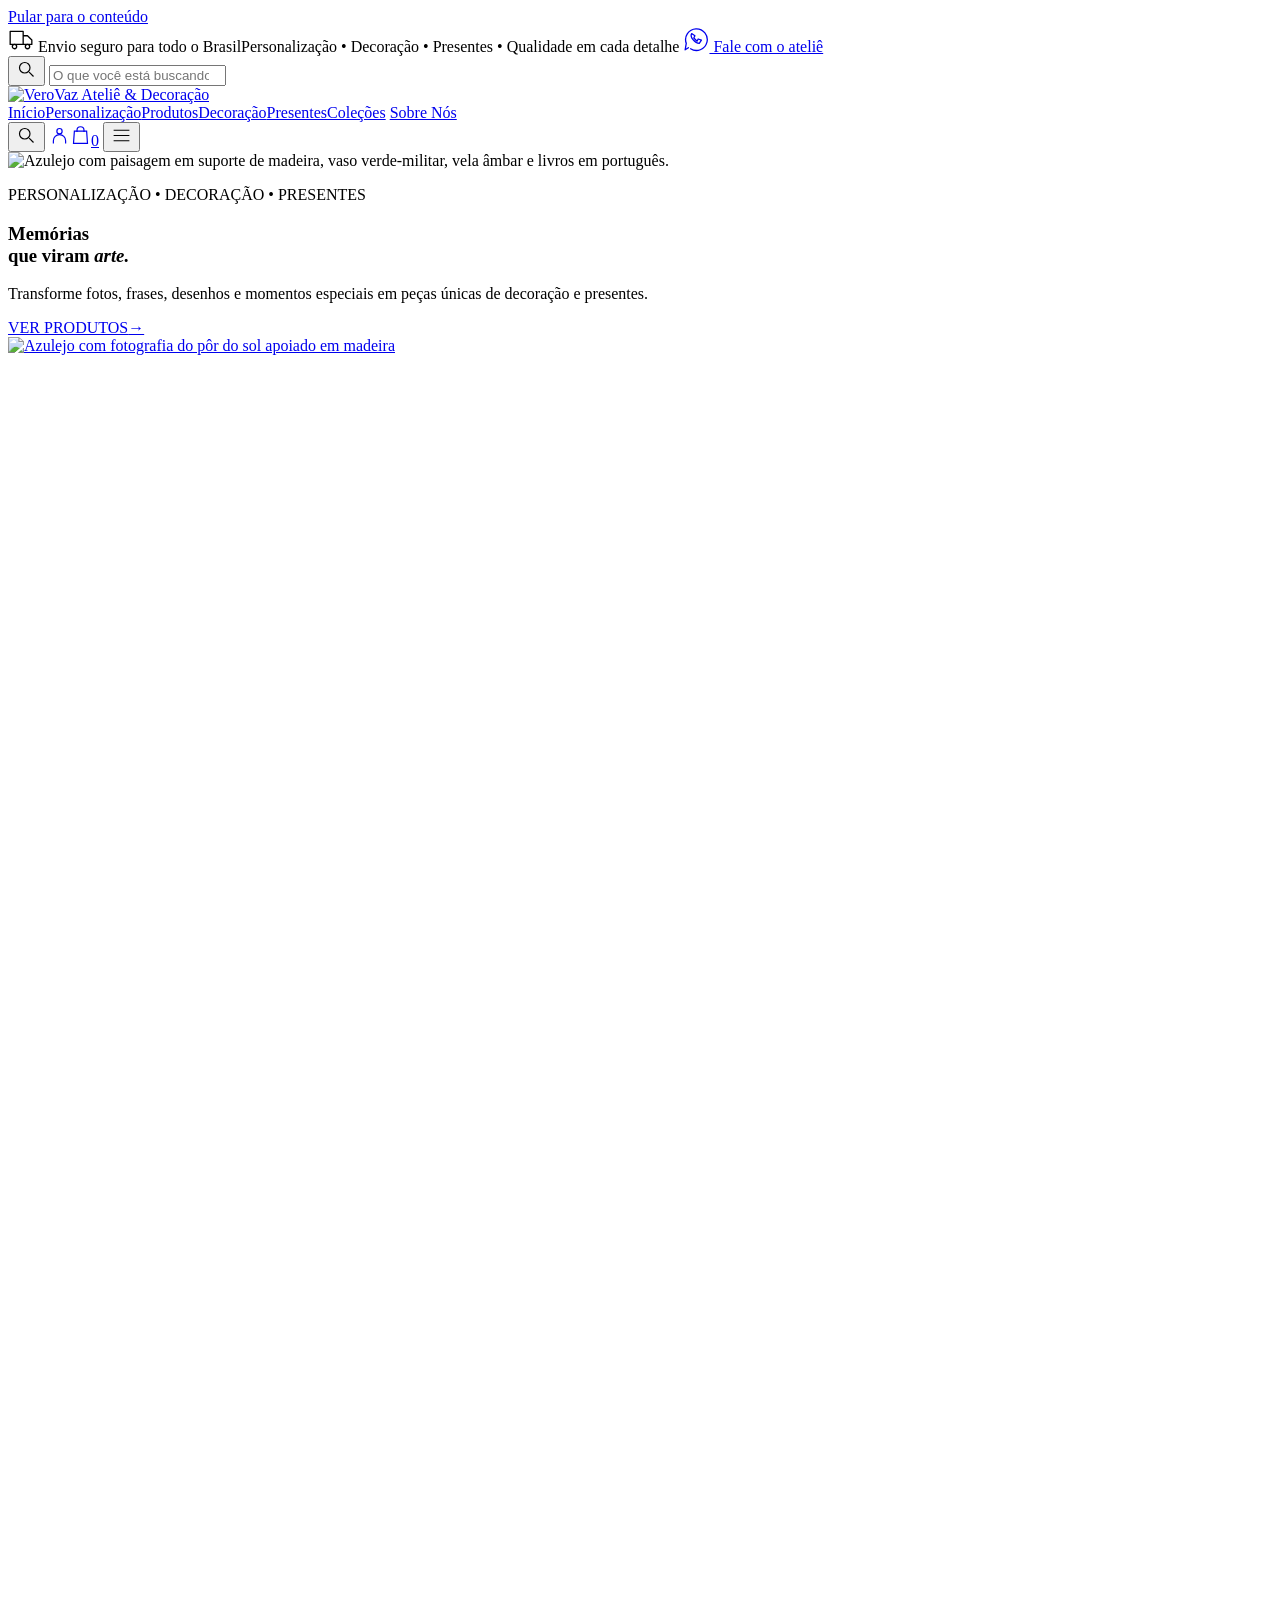
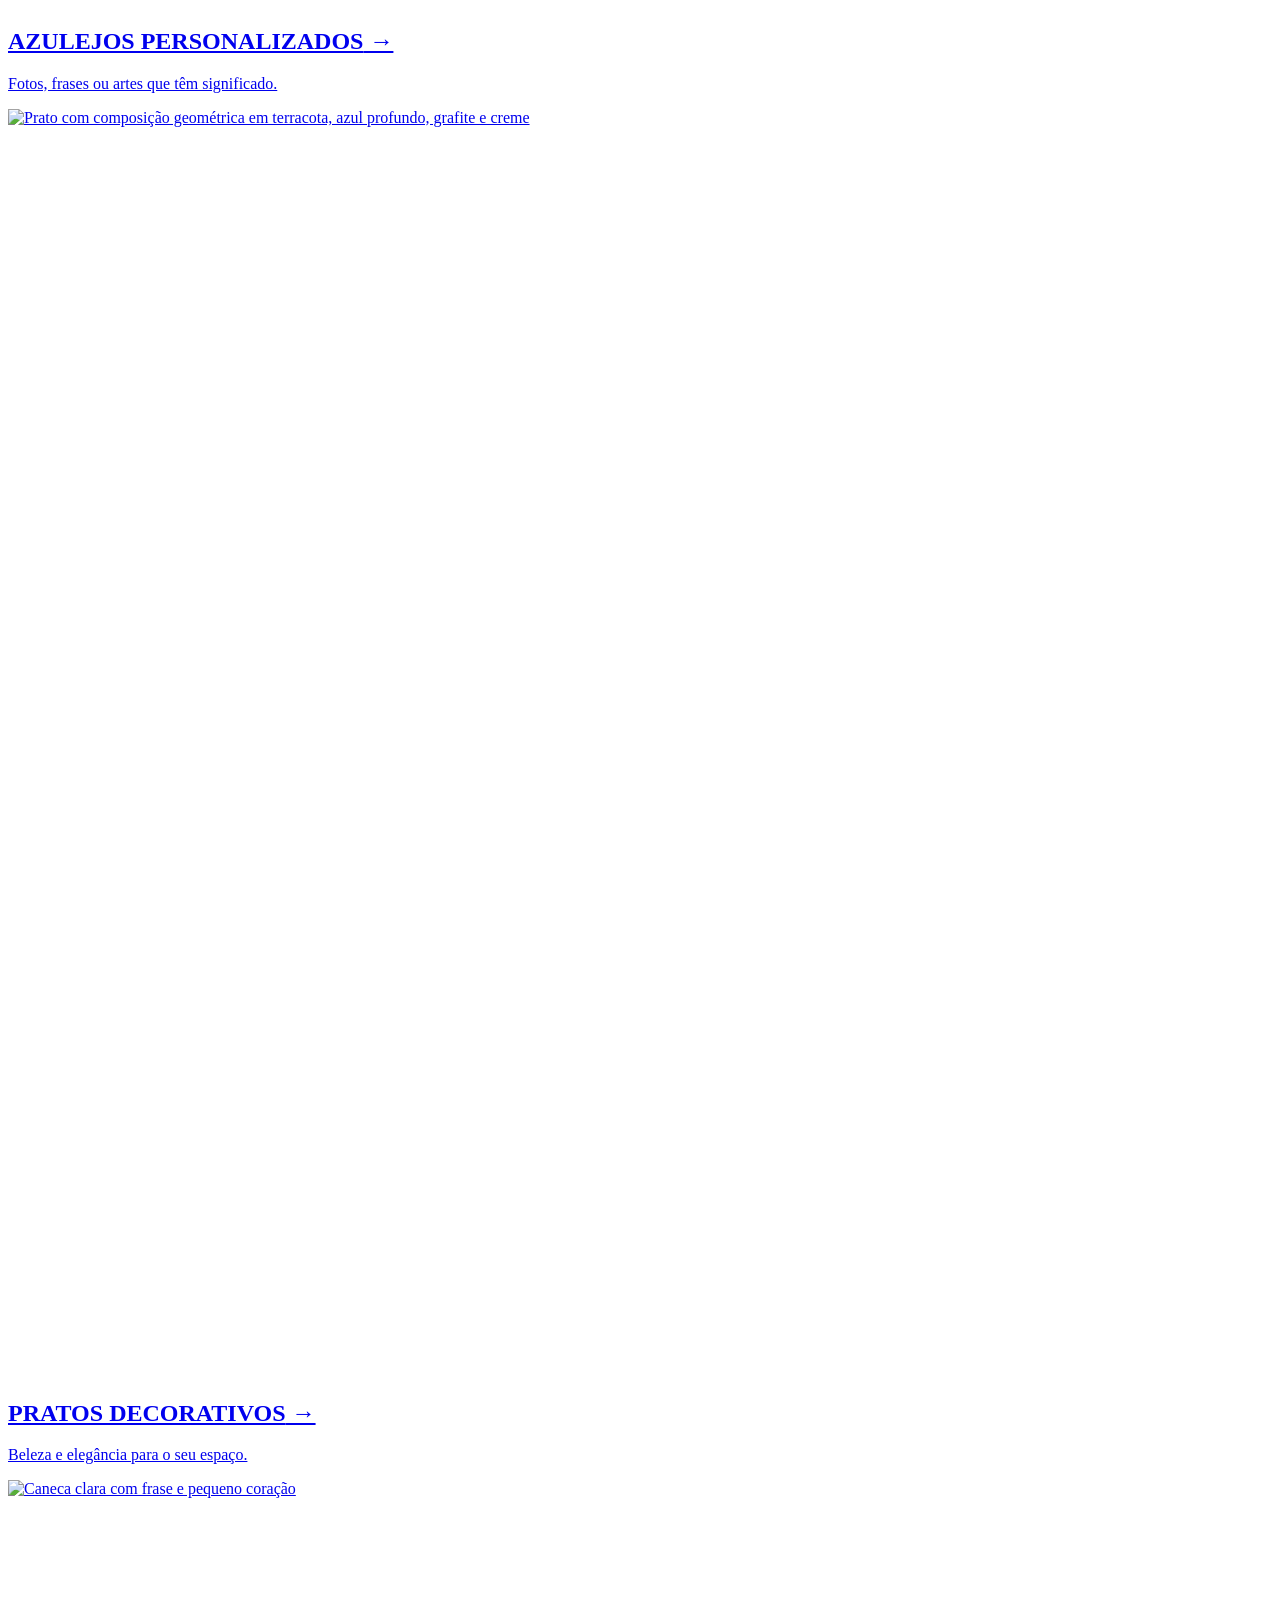
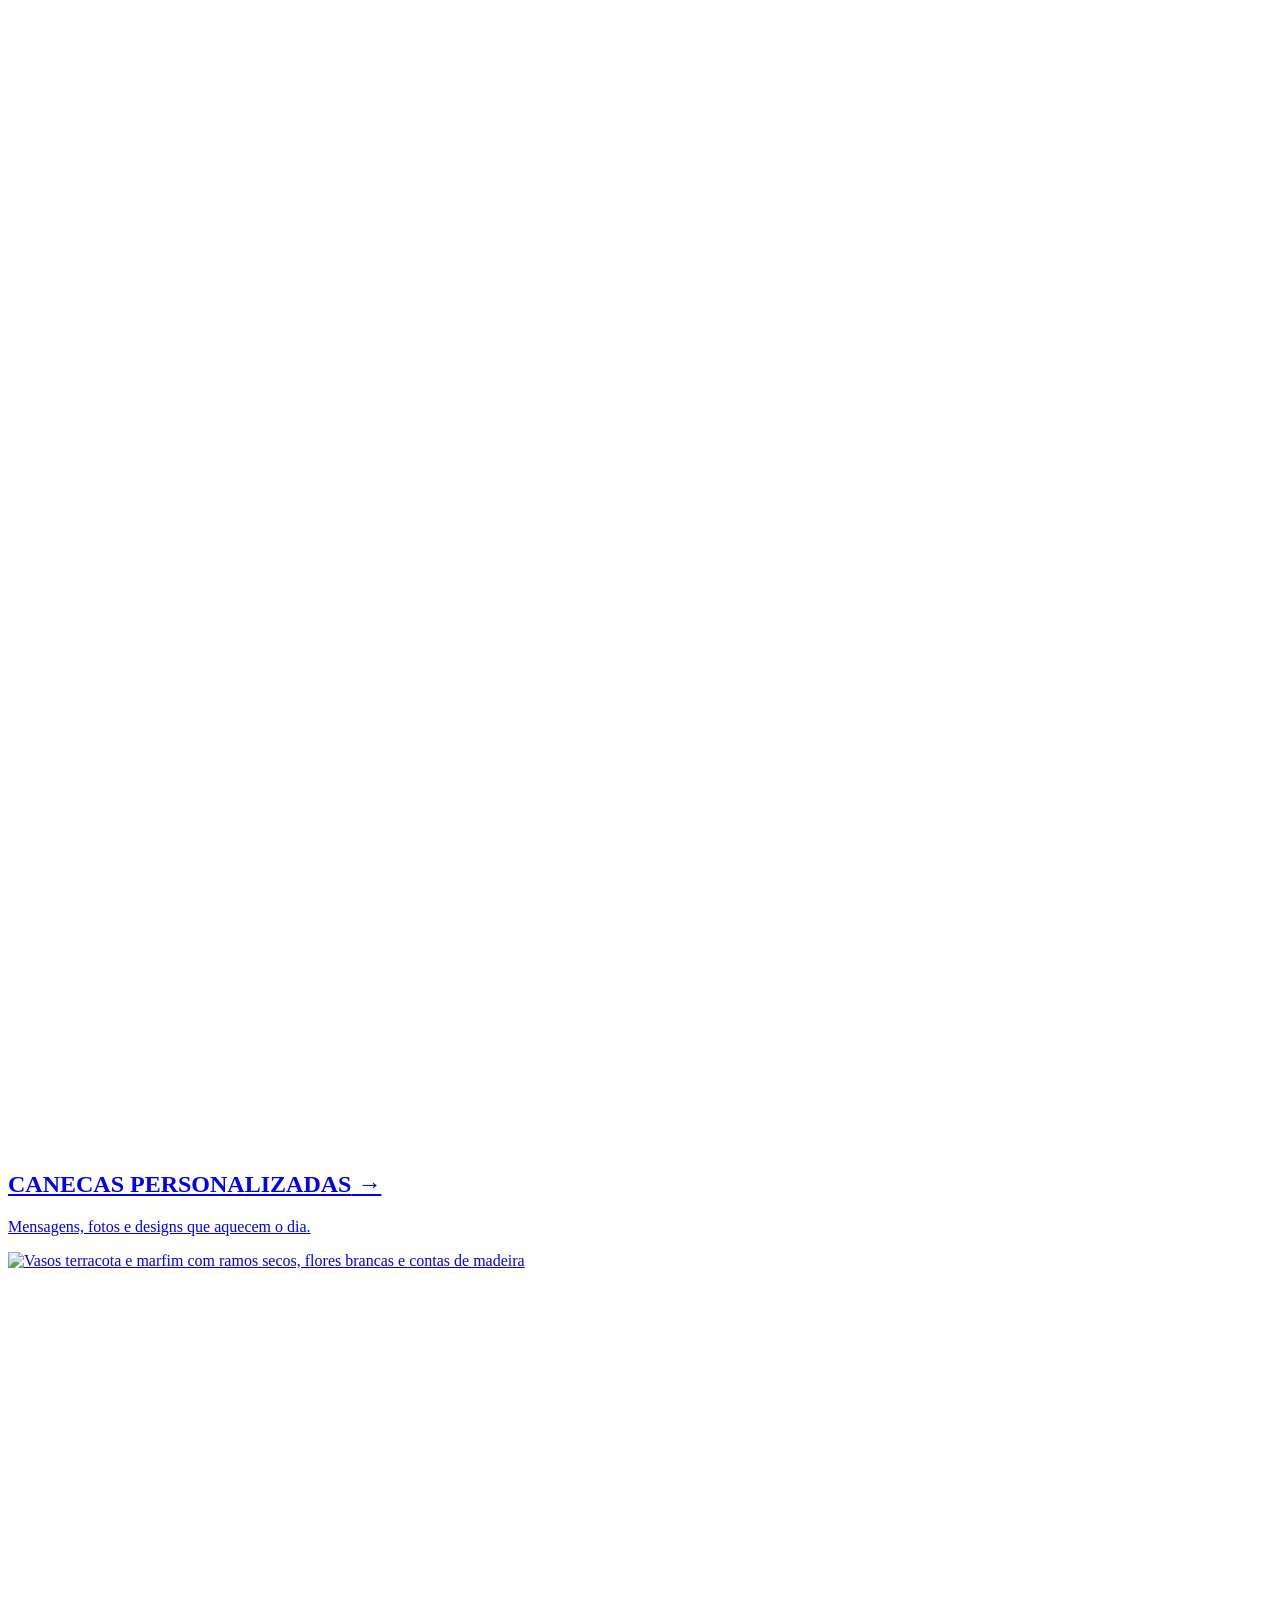
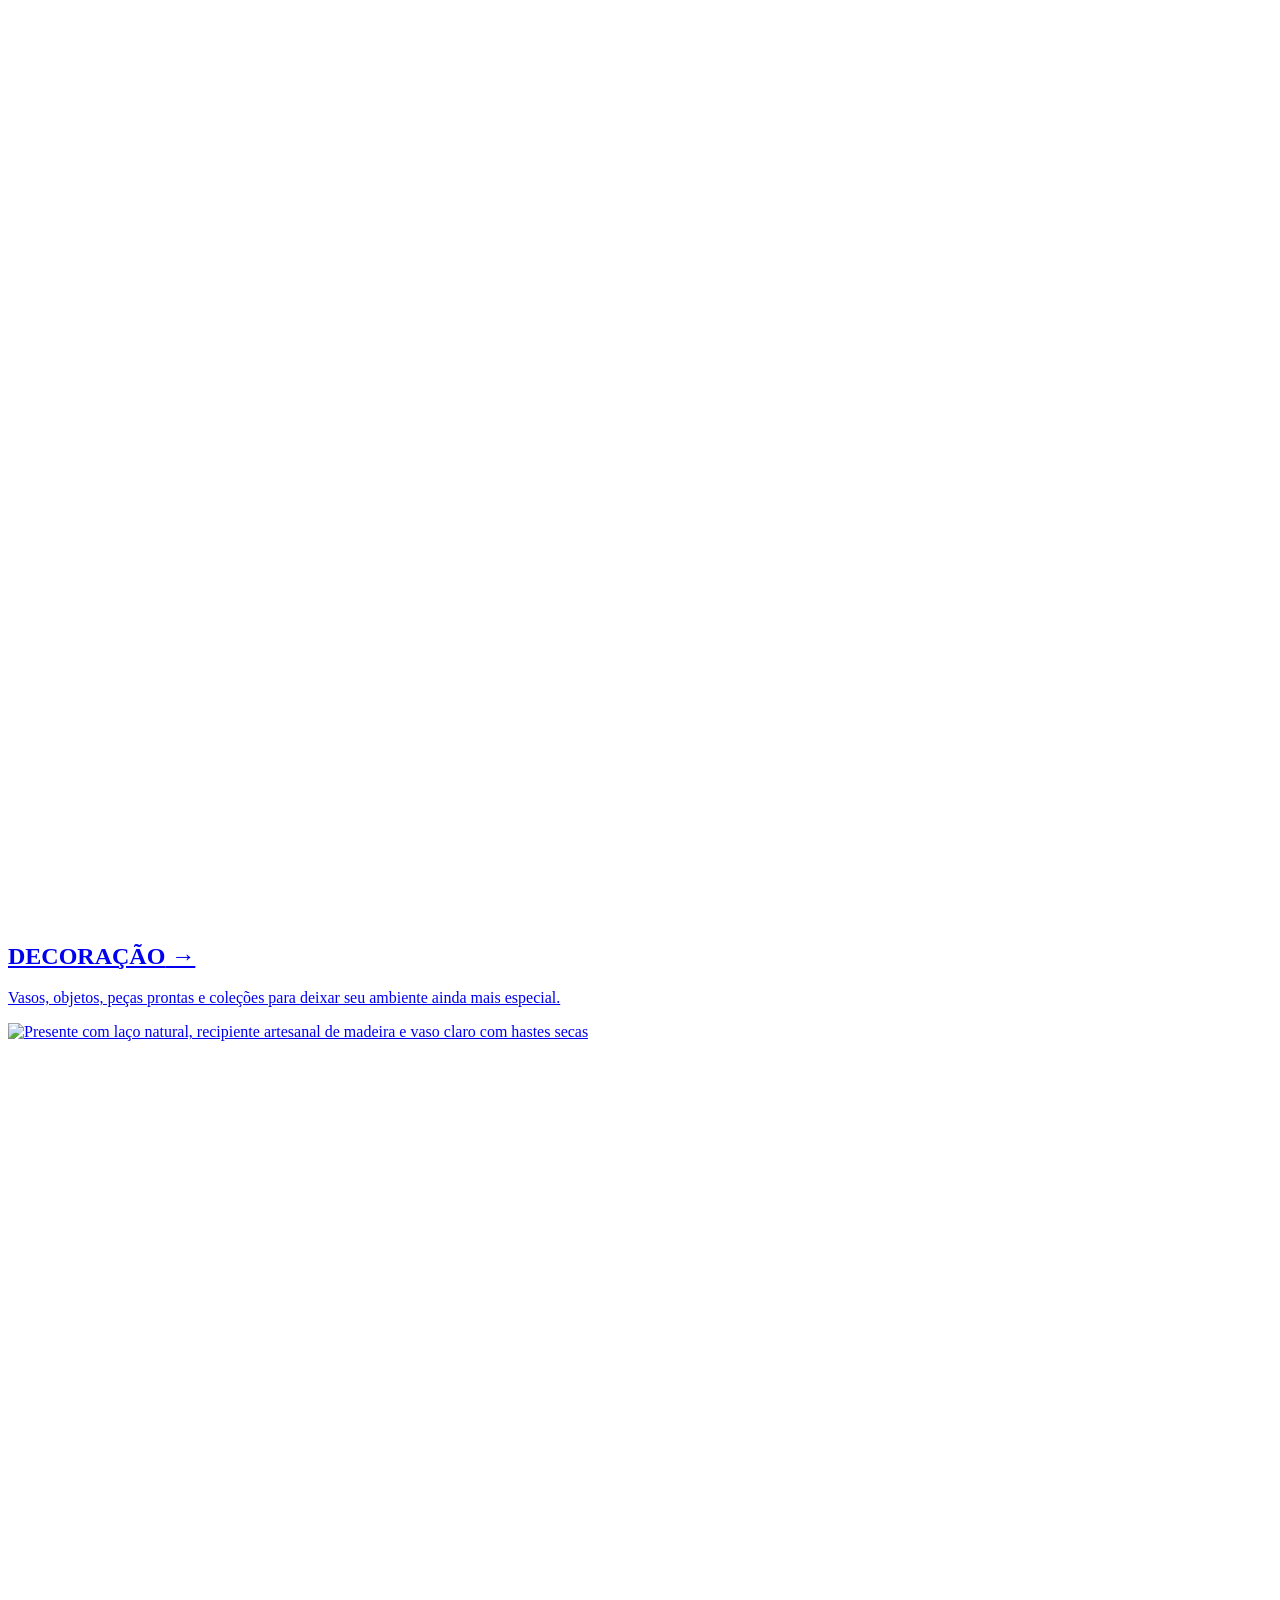
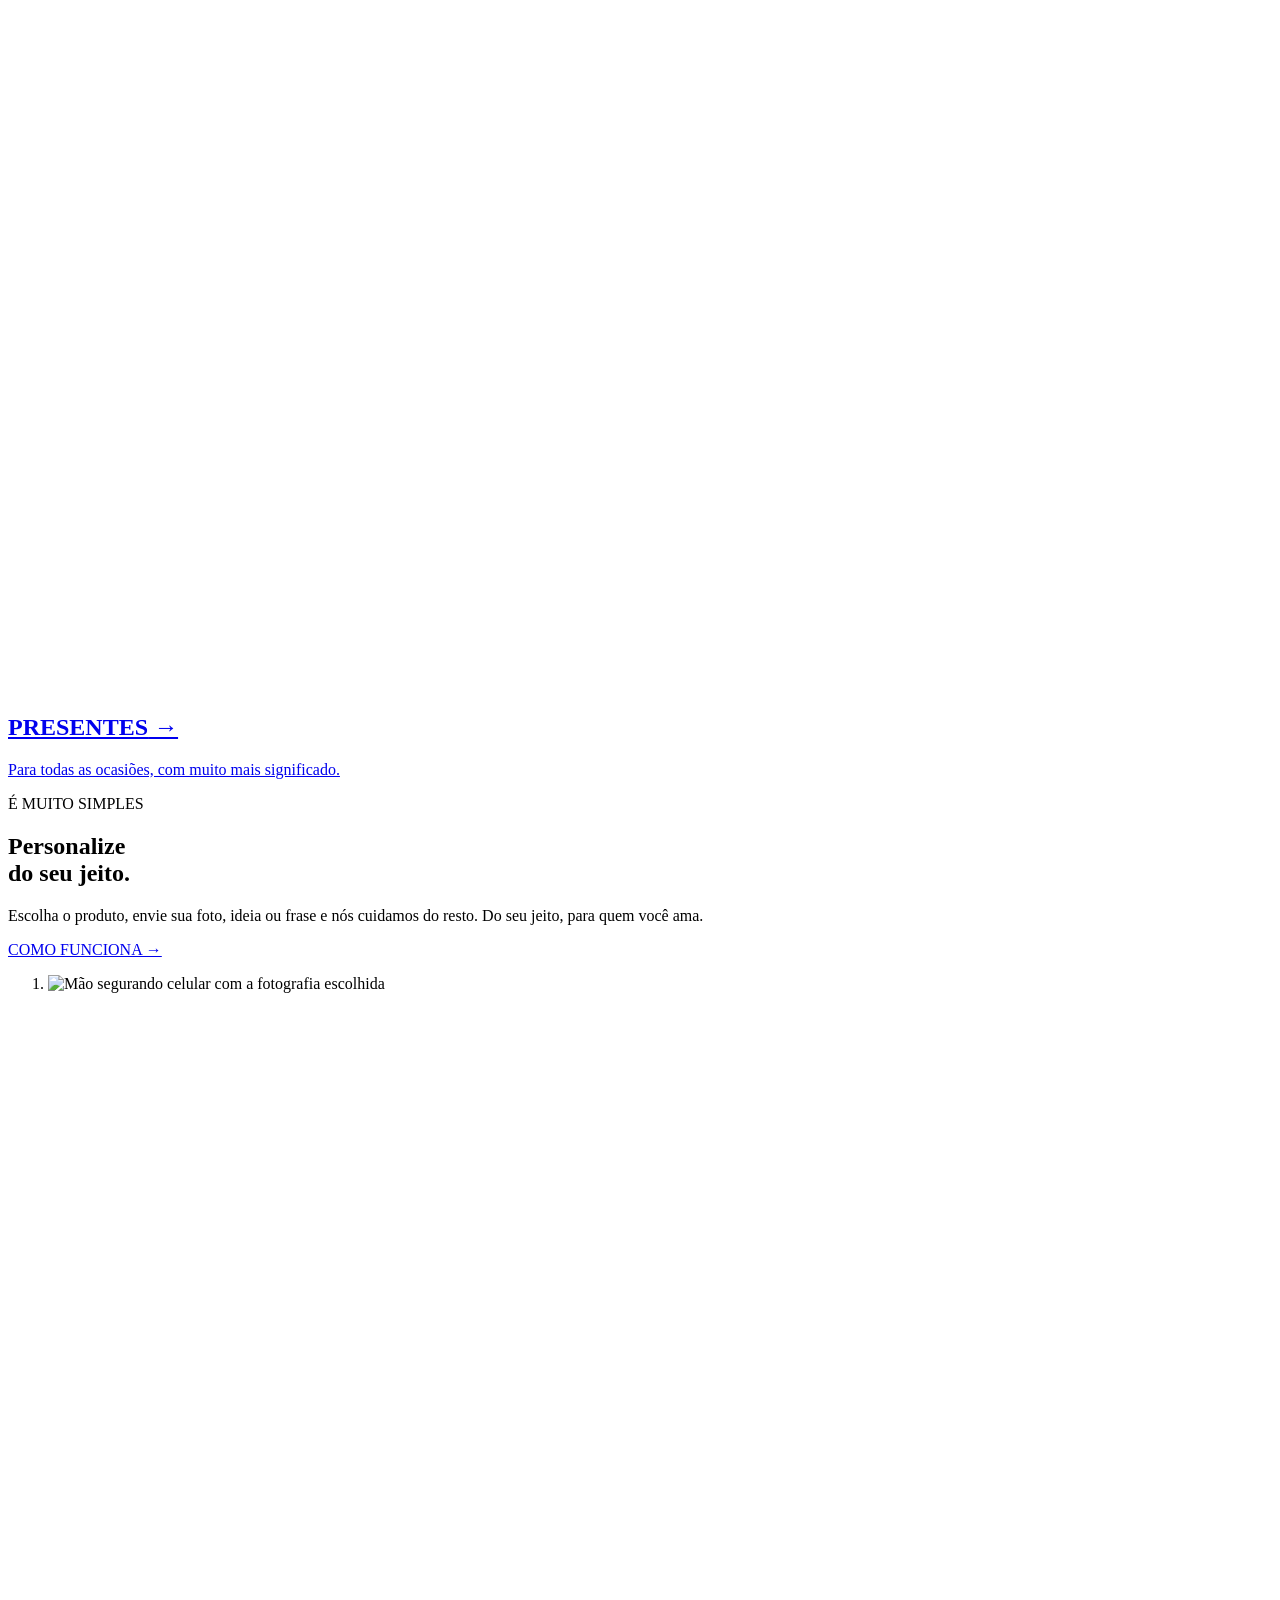
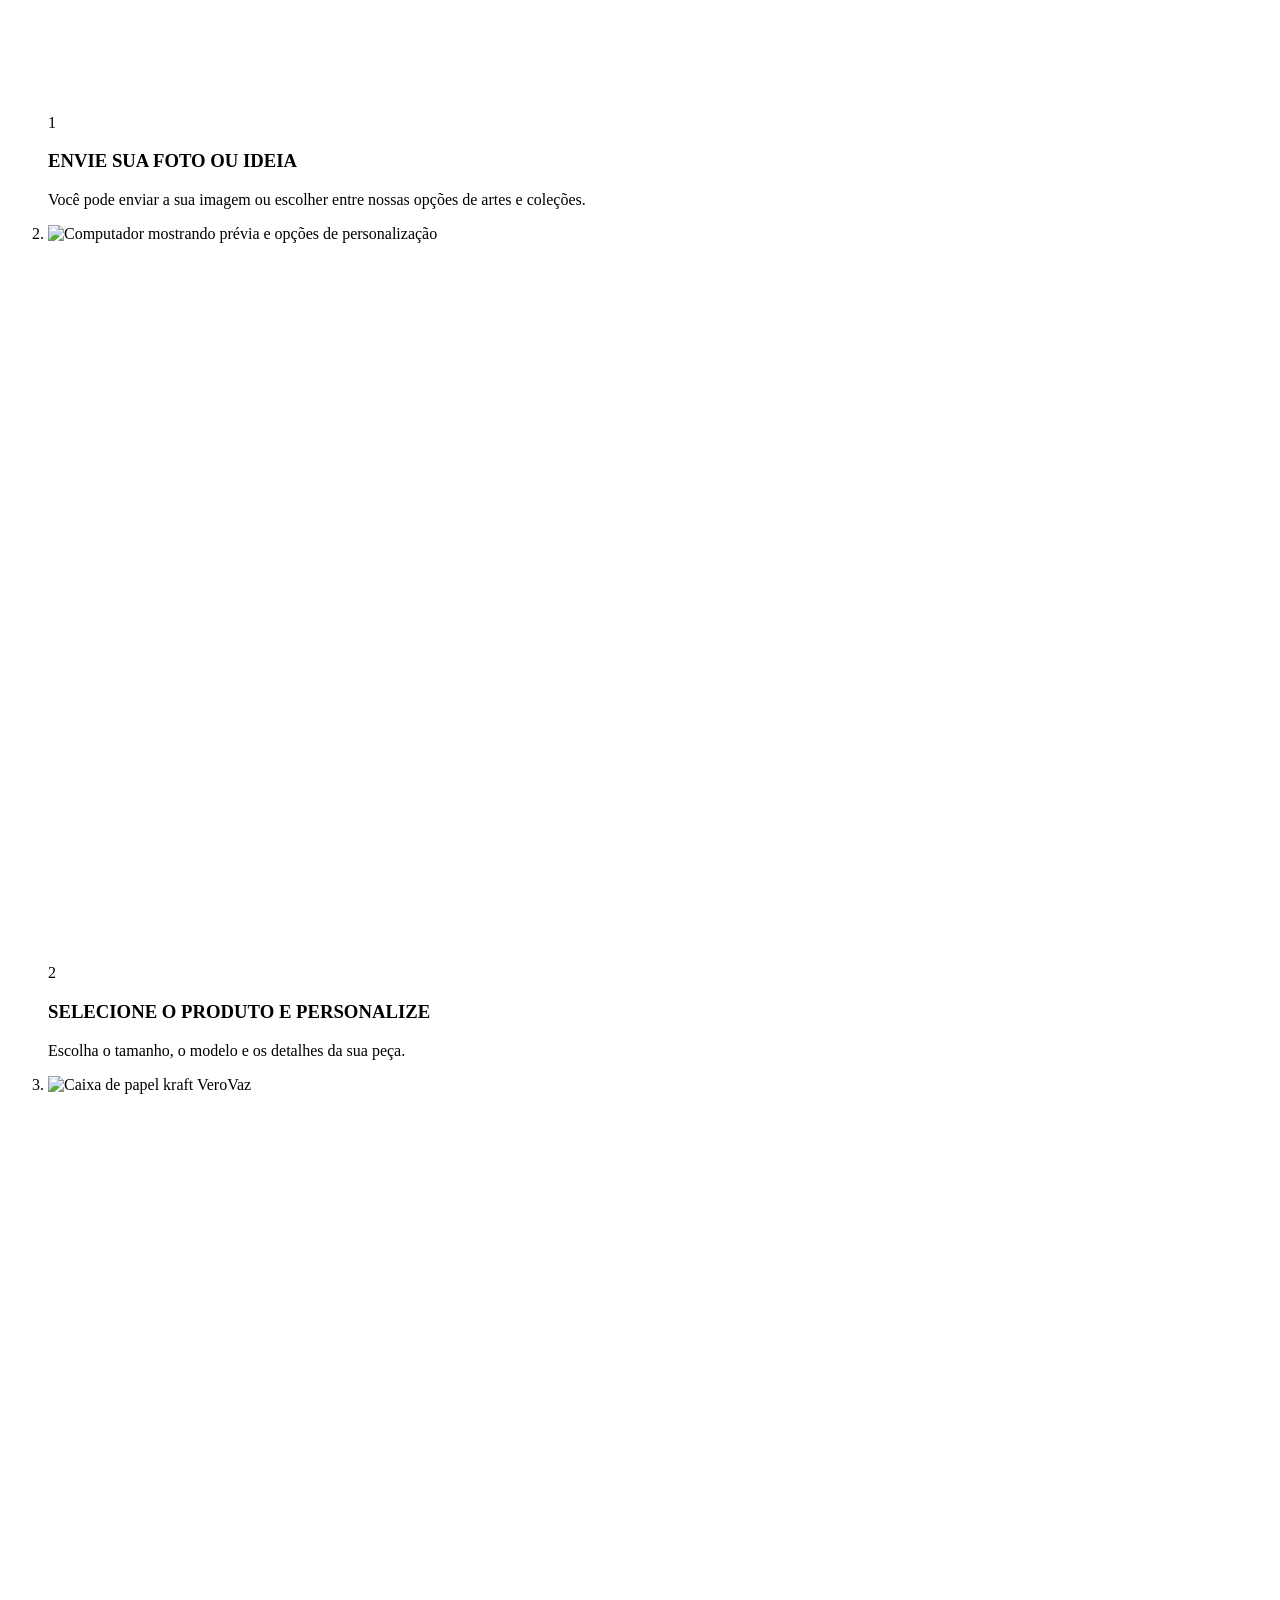
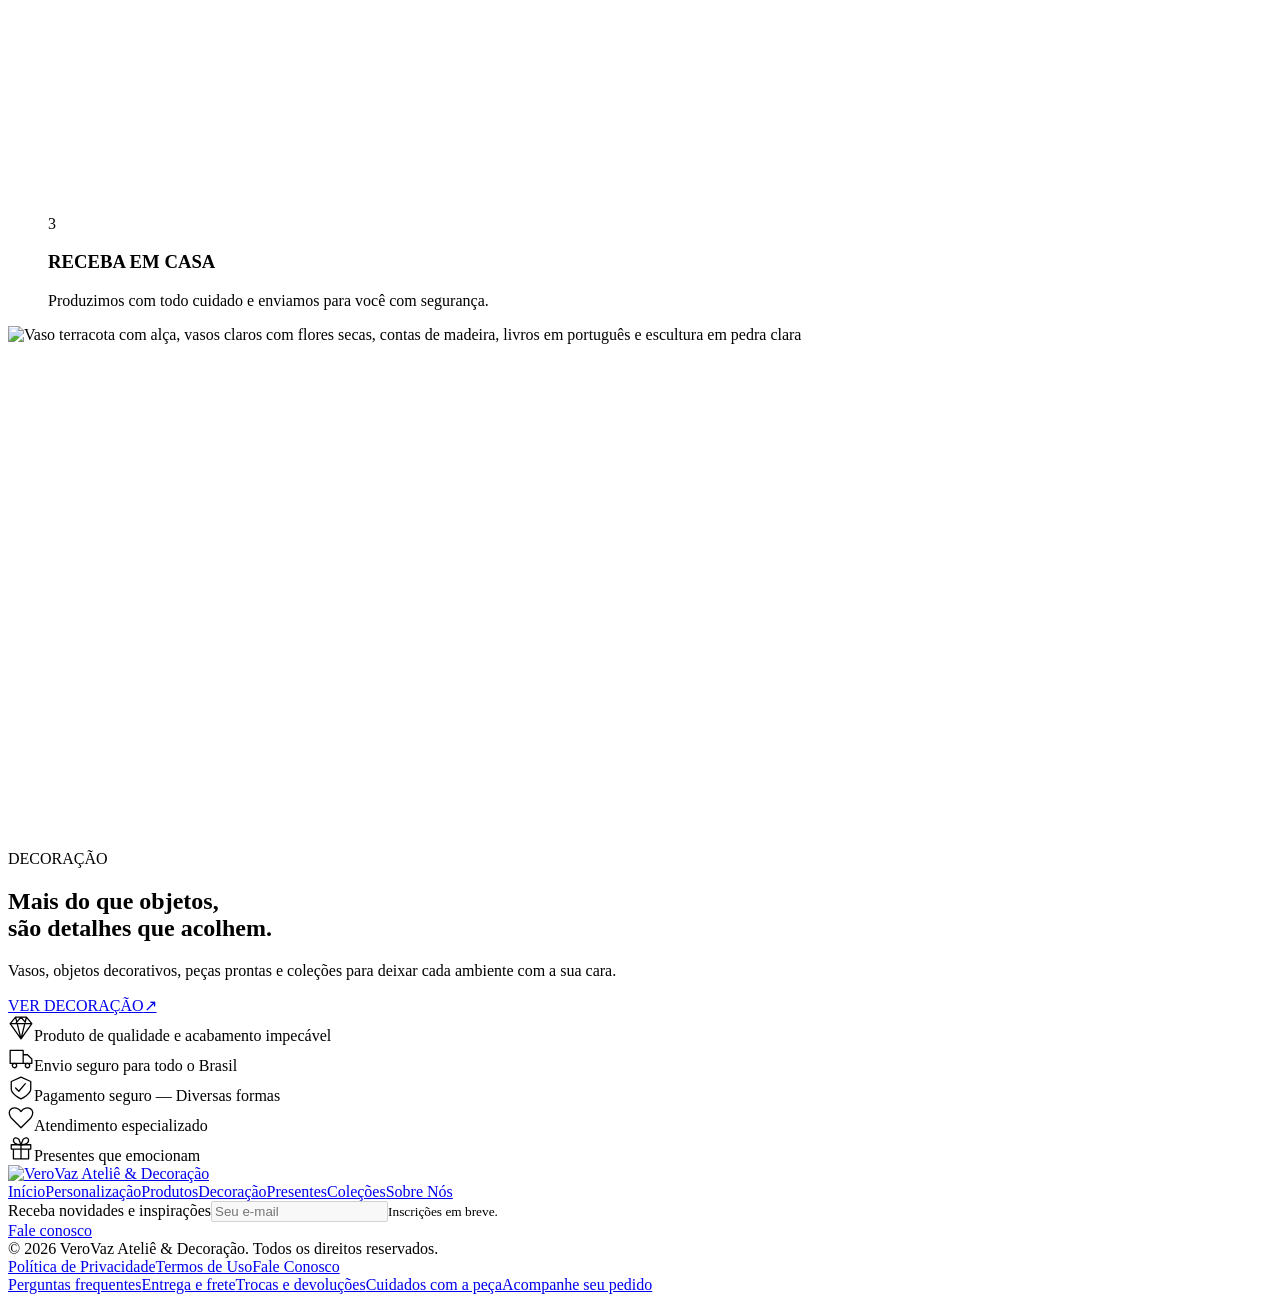
==== commit c7589d07: "Update index.html" ====
--- a/index.html
+++ b/index.html
@@ -7,18 +7,17 @@
     <meta name="theme-color" content="#493325">
     <meta name="description" content="Personalização, decoração e presentes. Conheça azulejos, quadros, pratos e canecas no universo da VeroVaz Ateliê &amp; Decoração.">
     <title>VeroVaz Ateliê &amp; Decoração — Onde memórias viram arte</title>
-    <link rel="icon" type="image/jpeg" href="/atelier/logo_vero_vaz_v2.jpeg">
+    <link rel="icon" type="image/jpeg" href="/assets/brand/logo-verovaz.jpeg">
     <link rel="manifest" href="/manifest.webmanifest">
-    <link rel="stylesheet" href="/atelier/styles.css?v=20261006-mobile-art">
-    <link rel="stylesheet" href="/atelier/redesign.css?v=20261006-mobile-art">
-    <script src="/storefront-config.js?v=20261006-mobile-art" defer></script>
+    <link rel="stylesheet" href="/css/styles.css?v=20261006-mobile-art">
+    <link rel="stylesheet" href="/css/redesign.css?v=20261006-mobile-art">
     <script src="/js/v8-loader.js" data-project-id="1b356c5c-c50d-4c4e-a16b-f3f3bafd2e45" data-catalog="true" data-style="off" defer></script>
-    <script src="/atelier/domain.js?v=20261006-mobile-art" defer></script>
-    <script src="/atelier/private-cart.js?v=20261006-mobile-art" defer></script>
-    <script src="/atelier/hero-config.js?v=20261006-mobile-art" defer></script>
-    <script src="/atelier/components/hero-carousel.js?v=20261006-mobile-art" defer></script>
-    <script src="/atelier/components/image-editor.js?v=20261006-mobile-art" defer></script>
-    <script src="/atelier/app.js?v=20261006-mobile-art" defer></script>
+    <script src="/js/domain.js?v=20261006-mobile-art" defer></script>
+    <script src="/js/private-cart.js?v=20261006-mobile-art" defer></script>
+    <script src="/js/hero-config.js?v=20261006-mobile-art" defer></script>
+    <script src="/js/components/hero-carousel.js?v=20261006-mobile-art" defer></script>
+    <script src="/js/components/image-editor.js?v=20261006-mobile-art" defer></script>
+    <script src="/js/app.js?v=20261006-mobile-art" defer></script>
 </head>
 
 <body>
@@ -30,7 +29,7 @@
         <header class="site-header shell">
             <form class="header-search" id="header-search" role="search"><button class="icon-button" aria-label="Buscar produtos"><svg viewBox="0 0 24 24" width="21" height="21" fill="none" stroke="currentColor" stroke-width="1.35" aria-hidden="true"><circle cx="10" cy="10" r="6"></circle><path d="m15 15 5 5"></path></svg></button>
                 <input
-                    name="query" type="search" aria-label="O que você está buscando?" placeholder="O que você está buscando?" value=""></form><a href="#inicio" class="brand brand-approved " aria-label="VeroVaz Ateliê &amp; Decoração, início"><img src="/atelier/logo_vero_vaz_v2.jpeg" alt="VeroVaz Ateliê &amp; Decoração" width="1600" height="800"></a>
+                    name="query" type="search" aria-label="O que você está buscando?" placeholder="O que você está buscando?" value=""></form><a href="#inicio" class="brand brand-approved " aria-label="VeroVaz Ateliê &amp; Decoração, início"><img src="/assets/brand/logo-verovaz.jpeg" alt="VeroVaz Ateliê &amp; Decoração" width="1600" height="800"></a>
             <nav class="desktop-nav"
                 aria-label="Principal"><a href="#inicio" aria-current="page">Início</a><a href="#personalize">Personalização</a><a href="#produtos">Produtos</a><a href="#produtos/decoracao">Decoração</a><a href="#produtos/presentes">Presentes</a><a href="#colecao">Coleções</a>
                 <a
@@ -56,9 +55,9 @@
                     <div class="hero-slides">
                         <article class="hero-slide hero-embedded-copy" role="group" aria-roledescription="slide" aria-label="1 de 1">
                             <picture>
-                                <source media="(max-width: 767.98px)" srcset="/atelier/assets/hero/banner-mobile.jpeg" type="image/jpeg">
-                                <source media="(max-width: 767.98px)" srcset="/atelier/assets/hero/banner-mobile.jpeg">
-                                <source srcset="/atelier/assets/hero/banner.jpeg" type="image/jpeg"><img src="/atelier/assets/hero/banner.jpeg" width="1920" height="640" alt="Azulejo com paisagem em suporte de madeira, vaso verde-militar, vela âmbar e livros em português." loading="eager" fetchpriority="high"></picture>
+                                <source media="(max-width: 767.98px)" srcset="/assets/hero/banner-mobile.jpeg" type="image/jpeg">
+                                <source media="(max-width: 767.98px)" srcset="/assets/hero/banner-mobile.jpeg">
+                                <source srcset="/assets/hero/banner.jpeg" type="image/jpeg"><img src="/assets/hero/banner.jpeg" width="1920" height="640" alt="Azulejo com paisagem em suporte de madeira, vaso verde-militar, vela âmbar e livros em português." loading="eager" fetchpriority="high"></picture>
                             <div class="editorial-hero-copy">
                                 <p class="eyebrow">PERSONALIZAÇÃO • DECORAÇÃO • PRESENTES</p>
                                 <h1>Memórias<br>que viram <em>arte.</em></h1>
@@ -71,35 +70,35 @@
                 </section>
                 <section class="editorial-categories shell" aria-label="Encontre sua peça — deslize para explorar" tabindex="0">
                     <a class="editorial-category" href="#personalize">
-                        <div class="v5-photo photo-tile" style="aspect-ratio:189/190"><img src="/atelier/assets/home/tile.webp" alt="Azulejo com fotografia do pôr do sol apoiado em madeira" width="189" height="190" loading="lazy"></div>
+                        <div class="v5-photo photo-tile" style="aspect-ratio:189/190"><img src="/assets/home/tile.webp" alt="Azulejo com fotografia do pôr do sol apoiado em madeira" width="189" height="190" loading="lazy"></div>
                         <div class="category-caption">
                             <h2>AZULEJOS PERSONALIZADOS<span aria-hidden="true"> →</span></h2>
                             <p>Fotos, frases ou artes que têm significado.</p>
                         </div>
                     </a>
                     <a class="editorial-category" href="#produtos/pratos">
-                        <div class="v5-photo photo-plate" style="aspect-ratio:189/190"><img src="/atelier/assets/home/plate.webp" alt="Prato com composição geométrica em terracota, azul profundo, grafite e creme" width="189" height="190" loading="lazy"></div>
+                        <div class="v5-photo photo-plate" style="aspect-ratio:189/190"><img src="/assets/home/plate.webp" alt="Prato com composição geométrica em terracota, azul profundo, grafite e creme" width="189" height="190" loading="lazy"></div>
                         <div class="category-caption">
                             <h2>PRATOS DECORATIVOS<span aria-hidden="true"> →</span></h2>
                             <p>Beleza e elegância para o seu espaço.</p>
                         </div>
                     </a>
                     <a class="editorial-category" href="#produtos/canecas">
-                        <div class="v5-photo photo-mug" style="aspect-ratio:189/190"><img src="/atelier/assets/home/mug.webp" alt="Caneca clara com frase e pequeno coração" width="189" height="190" loading="lazy"></div>
+                        <div class="v5-photo photo-mug" style="aspect-ratio:189/190"><img src="/assets/home/mug.webp" alt="Caneca clara com frase e pequeno coração" width="189" height="190" loading="lazy"></div>
                         <div class="category-caption">
                             <h2>CANECAS PERSONALIZADAS<span aria-hidden="true"> →</span></h2>
                             <p>Mensagens, fotos e designs que aquecem o dia.</p>
                         </div>
                     </a>
                     <a class="editorial-category" href="#produtos/decoracao">
-                        <div class="v5-photo photo-decor" style="aspect-ratio:189/190"><img src="/atelier/assets/home/decor.webp" alt="Vasos terracota e marfim com ramos secos, flores brancas e contas de madeira" width="189" height="190" loading="lazy"></div>
+                        <div class="v5-photo photo-decor" style="aspect-ratio:189/190"><img src="/assets/home/decor.webp" alt="Vasos terracota e marfim com ramos secos, flores brancas e contas de madeira" width="189" height="190" loading="lazy"></div>
                         <div class="category-caption">
                             <h2>DECORAÇÃO<span aria-hidden="true"> →</span></h2>
                             <p>Vasos, objetos, peças prontas e coleções para deixar seu ambiente ainda mais especial.</p>
                         </div>
                     </a>
                     <a class="editorial-category" href="#produtos/presentes">
-                        <div class="v5-photo photo-gift" style="aspect-ratio:189/190"><img src="/atelier/assets/home/gift.webp" alt="Presente com laço natural, recipiente artesanal de madeira e vaso claro com hastes secas" width="189" height="190" loading="lazy"></div>
+                        <div class="v5-photo photo-gift" style="aspect-ratio:189/190"><img src="/assets/home/gift.webp" alt="Presente com laço natural, recipiente artesanal de madeira e vaso claro com hastes secas" width="189" height="190" loading="lazy"></div>
                         <div class="category-caption">
                             <h2>PRESENTES<span aria-hidden="true"> →</span></h2>
                             <p>Para todas as ocasiões, com muito mais significado.</p>
@@ -113,7 +112,7 @@
                         <p>Escolha o produto, envie sua foto, ideia ou frase e nós cuidamos do resto. Do seu jeito, para quem você ama.</p><a class="text-link" href="#pagina/como-funciona">COMO FUNCIONA →</a></div>
                     <ol tabindex="0" aria-label="Etapas da personalização — deslize para explorar">
                         <li>
-                            <div class="v5-photo photo-phone" style="aspect-ratio:212/128"><img src="/atelier/assets/home/phone.webp" alt="Mão segurando celular com a fotografia escolhida" width="212" height="128" loading="lazy"></div>
+                            <div class="v5-photo photo-phone" style="aspect-ratio:212/128"><img src="/assets/home/phone.webp" alt="Mão segurando celular com a fotografia escolhida" width="212" height="128" loading="lazy"></div>
                             <div class="process-caption"><span class="step-number">1</span>
                                 <div>
                                     <h3>ENVIE SUA FOTO OU IDEIA</h3>
@@ -122,7 +121,7 @@
                             </div>
                         </li>
                         <li>
-                            <div class="v5-photo photo-editor" style="aspect-ratio:212/128"><img src="/atelier/assets/home/editor.webp" alt="Computador mostrando prévia e opções de personalização" width="212" height="128" loading="lazy"></div>
+                            <div class="v5-photo photo-editor" style="aspect-ratio:212/128"><img src="/assets/home/editor.webp" alt="Computador mostrando prévia e opções de personalização" width="212" height="128" loading="lazy"></div>
                             <div class="process-caption"><span class="step-number">2</span>
                                 <div>
                                     <h3>SELECIONE O PRODUTO E PERSONALIZE</h3>
@@ -131,7 +130,7 @@
                             </div>
                         </li>
                         <li>
-                            <div class="v5-photo photo-box" style="aspect-ratio:212/128"><img src="/atelier/assets/home/box.webp" alt="Caixa de papel kraft VeroVaz" width="212" height="128" loading="lazy"></div>
+                            <div class="v5-photo photo-box" style="aspect-ratio:212/128"><img src="/assets/home/box.webp" alt="Caixa de papel kraft VeroVaz" width="212" height="128" loading="lazy"></div>
                             <div class="process-caption"><span class="step-number">3</span>
                                 <div>
                                     <h3>RECEBA EM CASA</h3>
@@ -142,7 +141,7 @@
                     </ol>
                 </section>
                 <section class="editorial-decor">
-                    <div class="v5-photo photo-detail" style="aspect-ratio:535/215"><img src="/atelier/assets/home/detail.webp" alt="Vaso terracota com alça, vasos claros com flores secas, contas de madeira, livros em português e escultura em pedra clara" width="535" height="215" loading="lazy"></div>
+                    <div class="v5-photo photo-detail" style="aspect-ratio:535/215"><img src="/assets/home/detail.webp" alt="Vaso terracota com alça, vasos claros com flores secas, contas de madeira, livros em português e escultura em pedra clara" width="535" height="215" loading="lazy"></div>
                     <div>
                         <p class="eyebrow">DECORAÇÃO</p>
                         <h2>Mais do que objetos,<br>são detalhes que acolhem.</h2>
@@ -158,7 +157,7 @@
             </div>
         </main>
         <footer class="footer approved-footer v5-footer">
-            <div class="shell v5-footer-main"><a href="#inicio" class="brand brand-approved brand-footer" aria-label="VeroVaz Ateliê &amp; Decoração, início"><img src="/atelier/logo_vero_vaz_v2.jpeg" alt="VeroVaz Ateliê &amp; Decoração" width="1600" height="800"></a>
+            <div class="shell v5-footer-main"><a href="#inicio" class="brand brand-approved brand-footer" aria-label="VeroVaz Ateliê &amp; Decoração, início"><img src="/assets/brand/logo-verovaz.jpeg" alt="VeroVaz Ateliê &amp; Decoração" width="1600" height="800"></a>
                 <nav aria-label="Links do rodapé"><a href="#inicio">Início</a><a href="#personalize">Personalização</a><a href="#produtos">Produtos</a><a href="#produtos/decoracao">Decoração</a><a href="#produtos/presentes">Presentes</a><a href="#colecao">Coleções</a><a href="#historia">Sobre Nós</a></nav>
                 <div
                     class="v5-subscribe"><label for="newsletter-email">Receba novidades e inspirações</label><input id="newsletter-email" type="email" placeholder="Seu e-mail" disabled="" aria-describedby="newsletter-status"><small id="newsletter-status">Inscrições em breve.</small>
@@ -173,4 +172,4 @@
     </footer>
     </div><noscript>Ative o JavaScript para personalizar, navegar pelo catálogo e usar o carrinho.</noscript></body>
 
-</html>+</html>
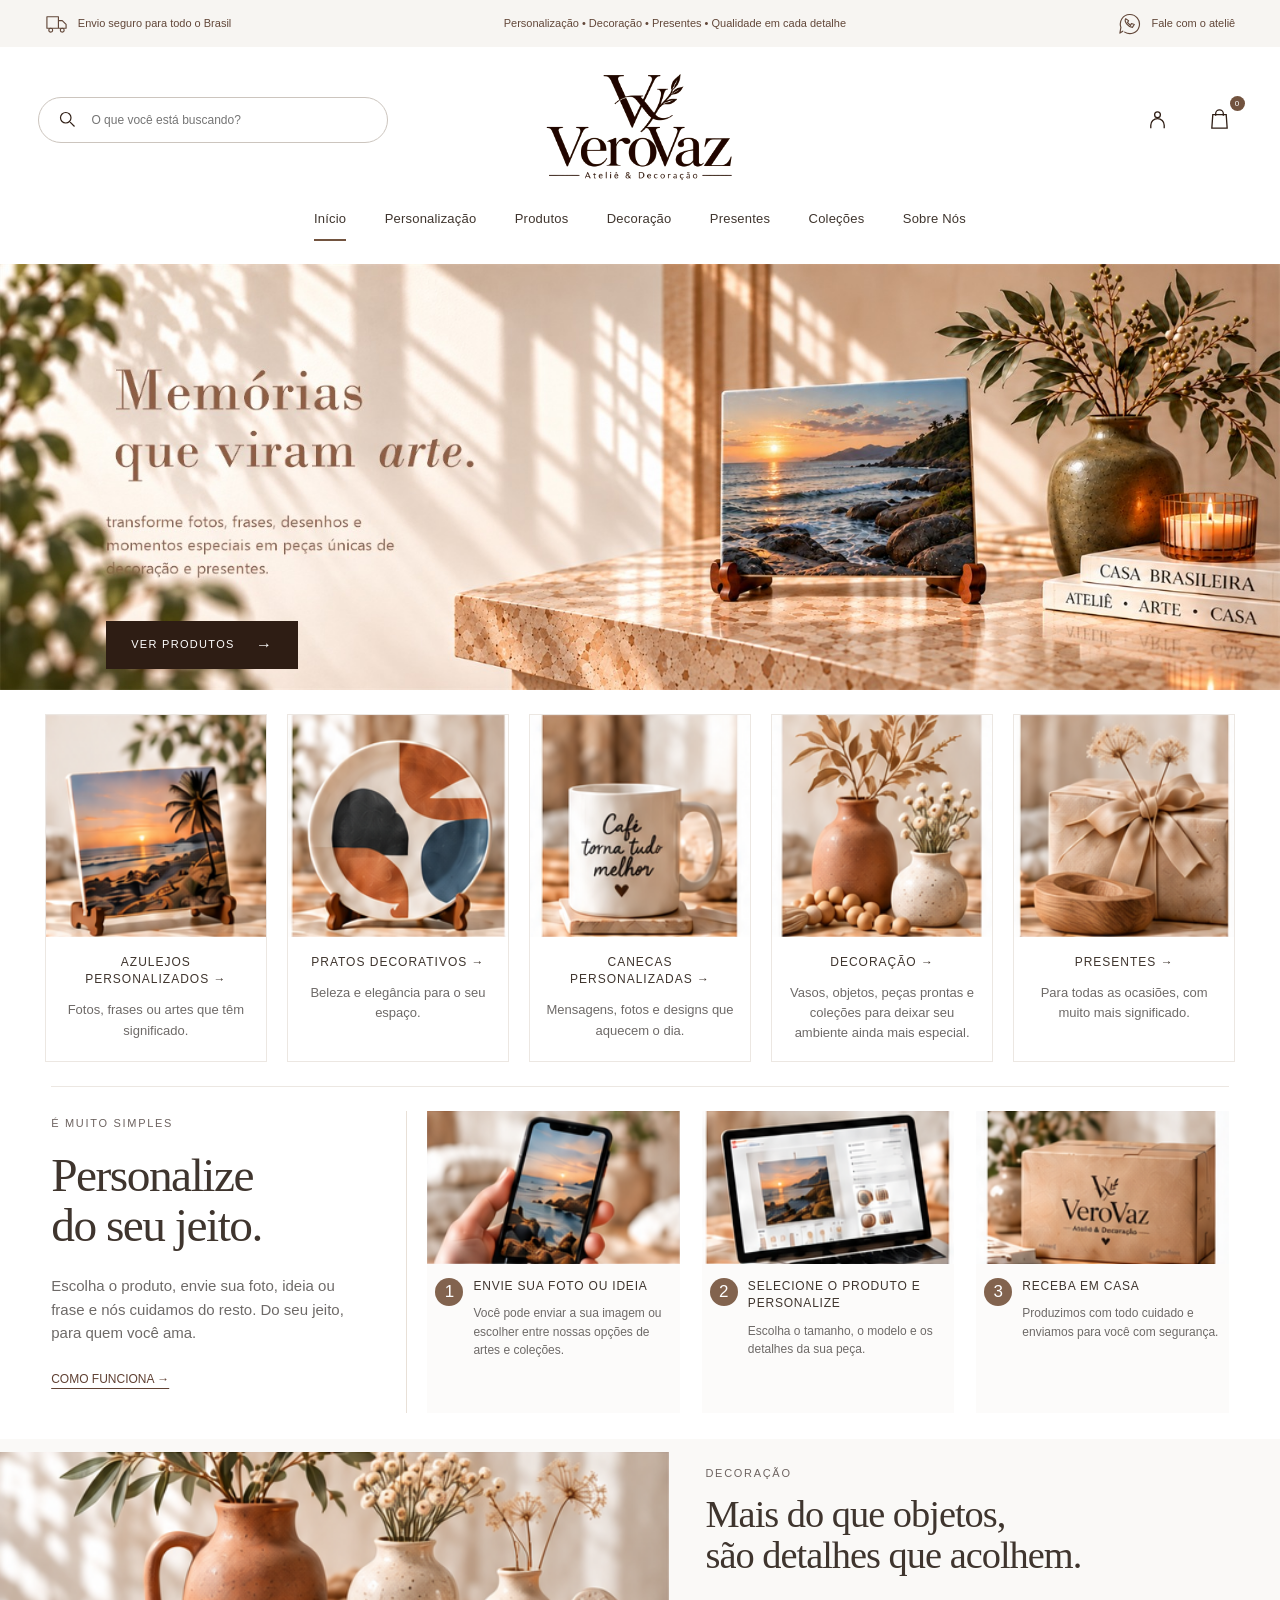
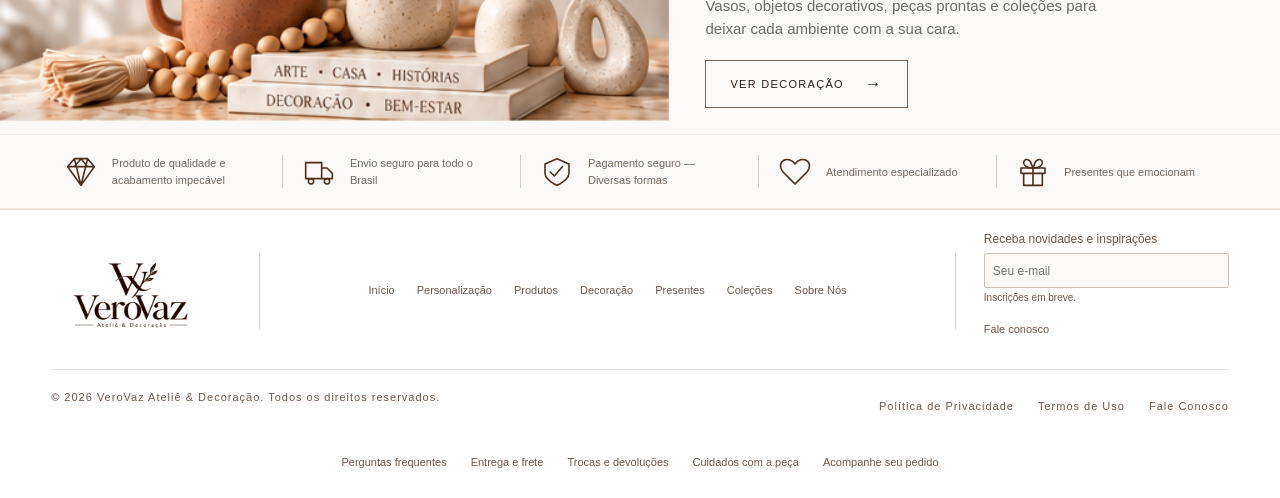
==== commit 43318200: "Update index.html" ====
--- a/index.html
+++ b/index.html
@@ -7,17 +7,18 @@
     <meta name="theme-color" content="#493325">
     <meta name="description" content="Personalização, decoração e presentes. Conheça azulejos, quadros, pratos e canecas no universo da VeroVaz Ateliê &amp; Decoração.">
     <title>VeroVaz Ateliê &amp; Decoração — Onde memórias viram arte</title>
-    <link rel="icon" type="image/jpeg" href="/assets/brand/logo-verovaz.jpeg">
+    <link rel="icon" type="image/jpeg" href="/atelier/logo_vero_vaz_v2.jpeg">
     <link rel="manifest" href="/manifest.webmanifest">
-    <link rel="stylesheet" href="/css/styles.css?v=20261006-mobile-art">
-    <link rel="stylesheet" href="/css/redesign.css?v=20261006-mobile-art">
+    <link rel="stylesheet" href="/atelier/styles.css?v=20261006-mobile-art">
+    <link rel="stylesheet" href="/atelier/redesign.css?v=20261006-mobile-art">
+    <script src="/storefront-config.js?v=20261006-mobile-art" defer></script>
     <script src="/js/v8-loader.js" data-project-id="1b356c5c-c50d-4c4e-a16b-f3f3bafd2e45" data-catalog="true" data-style="off" defer></script>
-    <script src="/js/domain.js?v=20261006-mobile-art" defer></script>
-    <script src="/js/private-cart.js?v=20261006-mobile-art" defer></script>
-    <script src="/js/hero-config.js?v=20261006-mobile-art" defer></script>
-    <script src="/js/components/hero-carousel.js?v=20261006-mobile-art" defer></script>
-    <script src="/js/components/image-editor.js?v=20261006-mobile-art" defer></script>
-    <script src="/js/app.js?v=20261006-mobile-art" defer></script>
+    <script src="/atelier/domain.js?v=20261006-mobile-art" defer></script>
+    <script src="/atelier/private-cart.js?v=20261006-mobile-art" defer></script>
+    <script src="/atelier/hero-config.js?v=20261006-mobile-art" defer></script>
+    <script src="/atelier/components/hero-carousel.js?v=20261006-mobile-art" defer></script>
+    <script src="/atelier/components/image-editor.js?v=20261006-mobile-art" defer></script>
+    <script src="/atelier/app.js?v=20261006-mobile-art" defer></script>
 </head>
 
 <body>
@@ -29,7 +30,7 @@
         <header class="site-header shell">
             <form class="header-search" id="header-search" role="search"><button class="icon-button" aria-label="Buscar produtos"><svg viewBox="0 0 24 24" width="21" height="21" fill="none" stroke="currentColor" stroke-width="1.35" aria-hidden="true"><circle cx="10" cy="10" r="6"></circle><path d="m15 15 5 5"></path></svg></button>
                 <input
-                    name="query" type="search" aria-label="O que você está buscando?" placeholder="O que você está buscando?" value=""></form><a href="#inicio" class="brand brand-approved " aria-label="VeroVaz Ateliê &amp; Decoração, início"><img src="/assets/brand/logo-verovaz.jpeg" alt="VeroVaz Ateliê &amp; Decoração" width="1600" height="800"></a>
+                    name="query" type="search" aria-label="O que você está buscando?" placeholder="O que você está buscando?" value=""></form><a href="#inicio" class="brand brand-approved " aria-label="VeroVaz Ateliê &amp; Decoração, início"><img src="/atelier/logo_vero_vaz_v2.jpeg" alt="VeroVaz Ateliê &amp; Decoração" width="1600" height="800"></a>
             <nav class="desktop-nav"
                 aria-label="Principal"><a href="#inicio" aria-current="page">Início</a><a href="#personalize">Personalização</a><a href="#produtos">Produtos</a><a href="#produtos/decoracao">Decoração</a><a href="#produtos/presentes">Presentes</a><a href="#colecao">Coleções</a>
                 <a
@@ -55,9 +56,9 @@
                     <div class="hero-slides">
                         <article class="hero-slide hero-embedded-copy" role="group" aria-roledescription="slide" aria-label="1 de 1">
                             <picture>
-                                <source media="(max-width: 767.98px)" srcset="/assets/hero/banner-mobile.jpeg" type="image/jpeg">
-                                <source media="(max-width: 767.98px)" srcset="/assets/hero/banner-mobile.jpeg">
-                                <source srcset="/assets/hero/banner.jpeg" type="image/jpeg"><img src="/assets/hero/banner.jpeg" width="1920" height="640" alt="Azulejo com paisagem em suporte de madeira, vaso verde-militar, vela âmbar e livros em português." loading="eager" fetchpriority="high"></picture>
+                                <source media="(max-width: 767.98px)" srcset="/atelier/assets/hero/banner-mobile.jpeg" type="image/jpeg">
+                                <source media="(max-width: 767.98px)" srcset="/atelier/assets/hero/banner-mobile.jpeg">
+                                <source srcset="/atelier/assets/hero/banner.jpeg" type="image/jpeg"><img src="/atelier/assets/hero/banner.jpeg" width="1920" height="640" alt="Azulejo com paisagem em suporte de madeira, vaso verde-militar, vela âmbar e livros em português." loading="eager" fetchpriority="high"></picture>
                             <div class="editorial-hero-copy">
                                 <p class="eyebrow">PERSONALIZAÇÃO • DECORAÇÃO • PRESENTES</p>
                                 <h1>Memórias<br>que viram <em>arte.</em></h1>
@@ -70,35 +71,35 @@
                 </section>
                 <section class="editorial-categories shell" aria-label="Encontre sua peça — deslize para explorar" tabindex="0">
                     <a class="editorial-category" href="#personalize">
-                        <div class="v5-photo photo-tile" style="aspect-ratio:189/190"><img src="/assets/home/tile.webp" alt="Azulejo com fotografia do pôr do sol apoiado em madeira" width="189" height="190" loading="lazy"></div>
+                        <div class="v5-photo photo-tile" style="aspect-ratio:189/190"><img src="/atelier/assets/home/tile.webp" alt="Azulejo com fotografia do pôr do sol apoiado em madeira" width="189" height="190" loading="lazy"></div>
                         <div class="category-caption">
                             <h2>AZULEJOS PERSONALIZADOS<span aria-hidden="true"> →</span></h2>
                             <p>Fotos, frases ou artes que têm significado.</p>
                         </div>
                     </a>
                     <a class="editorial-category" href="#produtos/pratos">
-                        <div class="v5-photo photo-plate" style="aspect-ratio:189/190"><img src="/assets/home/plate.webp" alt="Prato com composição geométrica em terracota, azul profundo, grafite e creme" width="189" height="190" loading="lazy"></div>
+                        <div class="v5-photo photo-plate" style="aspect-ratio:189/190"><img src="/atelier/assets/home/plate.webp" alt="Prato com composição geométrica em terracota, azul profundo, grafite e creme" width="189" height="190" loading="lazy"></div>
                         <div class="category-caption">
                             <h2>PRATOS DECORATIVOS<span aria-hidden="true"> →</span></h2>
                             <p>Beleza e elegância para o seu espaço.</p>
                         </div>
                     </a>
                     <a class="editorial-category" href="#produtos/canecas">
-                        <div class="v5-photo photo-mug" style="aspect-ratio:189/190"><img src="/assets/home/mug.webp" alt="Caneca clara com frase e pequeno coração" width="189" height="190" loading="lazy"></div>
+                        <div class="v5-photo photo-mug" style="aspect-ratio:189/190"><img src="/atelier/assets/home/mug.webp" alt="Caneca clara com frase e pequeno coração" width="189" height="190" loading="lazy"></div>
                         <div class="category-caption">
                             <h2>CANECAS PERSONALIZADAS<span aria-hidden="true"> →</span></h2>
                             <p>Mensagens, fotos e designs que aquecem o dia.</p>
                         </div>
                     </a>
                     <a class="editorial-category" href="#produtos/decoracao">
-                        <div class="v5-photo photo-decor" style="aspect-ratio:189/190"><img src="/assets/home/decor.webp" alt="Vasos terracota e marfim com ramos secos, flores brancas e contas de madeira" width="189" height="190" loading="lazy"></div>
+                        <div class="v5-photo photo-decor" style="aspect-ratio:189/190"><img src="/atelier/assets/home/decor.webp" alt="Vasos terracota e marfim com ramos secos, flores brancas e contas de madeira" width="189" height="190" loading="lazy"></div>
                         <div class="category-caption">
                             <h2>DECORAÇÃO<span aria-hidden="true"> →</span></h2>
                             <p>Vasos, objetos, peças prontas e coleções para deixar seu ambiente ainda mais especial.</p>
                         </div>
                     </a>
                     <a class="editorial-category" href="#produtos/presentes">
-                        <div class="v5-photo photo-gift" style="aspect-ratio:189/190"><img src="/assets/home/gift.webp" alt="Presente com laço natural, recipiente artesanal de madeira e vaso claro com hastes secas" width="189" height="190" loading="lazy"></div>
+                        <div class="v5-photo photo-gift" style="aspect-ratio:189/190"><img src="/atelier/assets/home/gift.webp" alt="Presente com laço natural, recipiente artesanal de madeira e vaso claro com hastes secas" width="189" height="190" loading="lazy"></div>
                         <div class="category-caption">
                             <h2>PRESENTES<span aria-hidden="true"> →</span></h2>
                             <p>Para todas as ocasiões, com muito mais significado.</p>
@@ -112,7 +113,7 @@
                         <p>Escolha o produto, envie sua foto, ideia ou frase e nós cuidamos do resto. Do seu jeito, para quem você ama.</p><a class="text-link" href="#pagina/como-funciona">COMO FUNCIONA →</a></div>
                     <ol tabindex="0" aria-label="Etapas da personalização — deslize para explorar">
                         <li>
-                            <div class="v5-photo photo-phone" style="aspect-ratio:212/128"><img src="/assets/home/phone.webp" alt="Mão segurando celular com a fotografia escolhida" width="212" height="128" loading="lazy"></div>
+                            <div class="v5-photo photo-phone" style="aspect-ratio:212/128"><img src="/atelier/assets/home/phone.webp" alt="Mão segurando celular com a fotografia escolhida" width="212" height="128" loading="lazy"></div>
                             <div class="process-caption"><span class="step-number">1</span>
                                 <div>
                                     <h3>ENVIE SUA FOTO OU IDEIA</h3>
@@ -121,7 +122,7 @@
                             </div>
                         </li>
                         <li>
-                            <div class="v5-photo photo-editor" style="aspect-ratio:212/128"><img src="/assets/home/editor.webp" alt="Computador mostrando prévia e opções de personalização" width="212" height="128" loading="lazy"></div>
+                            <div class="v5-photo photo-editor" style="aspect-ratio:212/128"><img src="/atelier/assets/home/editor.webp" alt="Computador mostrando prévia e opções de personalização" width="212" height="128" loading="lazy"></div>
                             <div class="process-caption"><span class="step-number">2</span>
                                 <div>
                                     <h3>SELECIONE O PRODUTO E PERSONALIZE</h3>
@@ -130,7 +131,7 @@
                             </div>
                         </li>
                         <li>
-                            <div class="v5-photo photo-box" style="aspect-ratio:212/128"><img src="/assets/home/box.webp" alt="Caixa de papel kraft VeroVaz" width="212" height="128" loading="lazy"></div>
+                            <div class="v5-photo photo-box" style="aspect-ratio:212/128"><img src="/atelier/assets/home/box.webp" alt="Caixa de papel kraft VeroVaz" width="212" height="128" loading="lazy"></div>
                             <div class="process-caption"><span class="step-number">3</span>
                                 <div>
                                     <h3>RECEBA EM CASA</h3>
@@ -141,7 +142,7 @@
                     </ol>
                 </section>
                 <section class="editorial-decor">
-                    <div class="v5-photo photo-detail" style="aspect-ratio:535/215"><img src="/assets/home/detail.webp" alt="Vaso terracota com alça, vasos claros com flores secas, contas de madeira, livros em português e escultura em pedra clara" width="535" height="215" loading="lazy"></div>
+                    <div class="v5-photo photo-detail" style="aspect-ratio:535/215"><img src="/atelier/assets/home/detail.webp" alt="Vaso terracota com alça, vasos claros com flores secas, contas de madeira, livros em português e escultura em pedra clara" width="535" height="215" loading="lazy"></div>
                     <div>
                         <p class="eyebrow">DECORAÇÃO</p>
                         <h2>Mais do que objetos,<br>são detalhes que acolhem.</h2>
@@ -157,7 +158,7 @@
             </div>
         </main>
         <footer class="footer approved-footer v5-footer">
-            <div class="shell v5-footer-main"><a href="#inicio" class="brand brand-approved brand-footer" aria-label="VeroVaz Ateliê &amp; Decoração, início"><img src="/assets/brand/logo-verovaz.jpeg" alt="VeroVaz Ateliê &amp; Decoração" width="1600" height="800"></a>
+            <div class="shell v5-footer-main"><a href="#inicio" class="brand brand-approved brand-footer" aria-label="VeroVaz Ateliê &amp; Decoração, início"><img src="/atelier/logo_vero_vaz_v2.jpeg" alt="VeroVaz Ateliê &amp; Decoração" width="1600" height="800"></a>
                 <nav aria-label="Links do rodapé"><a href="#inicio">Início</a><a href="#personalize">Personalização</a><a href="#produtos">Produtos</a><a href="#produtos/decoracao">Decoração</a><a href="#produtos/presentes">Presentes</a><a href="#colecao">Coleções</a><a href="#historia">Sobre Nós</a></nav>
                 <div
                     class="v5-subscribe"><label for="newsletter-email">Receba novidades e inspirações</label><input id="newsletter-email" type="email" placeholder="Seu e-mail" disabled="" aria-describedby="newsletter-status"><small id="newsletter-status">Inscrições em breve.</small>
--- a/atelier/styles.css
+++ b/atelier/styles.css
@@ -0,0 +1,3152 @@
+@charset "UTF-8";
+:root {
+    --brown-deep: #493325;
+    --brown: #75533e;
+    --taupe: #a58e78;
+    --beige: #e7d8c5;
+    --cream: #f8f4ed;
+    --champagne: #b89a65;
+    --ink: #46382e;
+    --muted: #7b6b5d;
+    --line: #dfd3c4;
+    --white: #fffcf7;
+    --serif: Georgia, 'Times New Roman', serif;
+    --sans: Arial, Helvetica, sans-serif;
+    --space-xs: 8px;
+    --space-sm: 16px;
+    --space-md: 24px;
+    --space-lg: 40px;
+    --space-xl: 72px;
+    --radius: 2px;
+    color: var(--ink);
+    background: var(--cream);
+    font-family: var(--sans);
+    font-synthesis: none
+}
+
+* {
+    box-sizing: border-box
+}
+
+body {
+    margin: 0
+}
+
+html {
+    scroll-behavior: smooth
+}
+
+button,
+input,
+select,
+textarea {
+    font: inherit
+}
+
+button,
+a,
+input {
+    touch-action: manipulation
+}
+
+button {
+    cursor: pointer
+}
+
+button:disabled {
+    cursor: not-allowed;
+    opacity: .55
+}
+
+a {
+    color: inherit;
+    text-decoration: none
+}
+
+img {
+    max-width: 100%;
+    display: block
+}
+
+button,
+input,
+select {
+    border-radius: var(--radius)
+}
+
+:is(a, button, input, select, textarea):focus-visible {
+    outline: 3px solid #895d36;
+    outline-offset: 4px
+}
+
+[hidden] {
+    display: none !important
+}
+
+.shell {
+    width: min(1300px, calc(100% - 104px));
+    margin-inline: auto
+}
+
+.section {
+    padding-block: var(--space-xl)
+}
+
+.page-section {
+    padding-block: 36px 80px
+}
+
+h1,
+h2,
+h3,
+p {
+    margin-top: 0
+}
+
+h1,
+h2,
+h3 {
+    font-family: var(--serif);
+    font-weight: 400
+}
+
+h1 {
+    font-size: clamp(43px, 5.3vw, 79px);
+    line-height: 1.08;
+    letter-spacing: -2.5px;
+    margin-bottom: 24px
+}
+
+h2 {
+    font-size: 42px;
+    line-height: 1.15;
+    letter-spacing: -1px;
+    margin-bottom: 22px
+}
+
+h3 {
+    font-size: 25px;
+    line-height: 1.2
+}
+
+p {
+    font-size: 14px;
+    line-height: 1.85;
+    color: var(--muted)
+}
+
+em {
+    font-weight: 400;
+    color: var(--brown)
+}
+
+.eyebrow {
+    font-size: 9px;
+    letter-spacing: 2.3px;
+    font-weight: 600;
+    line-height: 1.5;
+    color: var(--brown);
+    margin-bottom: 23px
+}
+
+.button {
+    display: inline-flex;
+    align-items: center;
+    justify-content: center;
+    gap: 30px;
+    min-height: 49px;
+    padding: 15px 22px;
+    border: 1px solid var(--brown-deep);
+    background: var(--brown-deep);
+    color: var(--cream);
+    font-size: 11px;
+    font-weight: 600;
+    line-height: 1.4
+}
+
+.button:hover:not(:disabled) {
+    background: var(--brown)
+}
+
+.button.secondary {
+    background: transparent;
+    color: var(--brown-deep);
+    border-color: var(--taupe)
+}
+
+.button.secondary:hover:not(:disabled) {
+    background: #eadfce
+}
+
+.button.full {
+    width: 100%
+}
+
+.text-link {
+    font-size: 12px;
+    text-decoration: underline;
+    text-underline-offset: 5px;
+    line-height: 1.7
+}
+
+.text-button {
+    padding: 9px 0;
+    border: 0;
+    background: none;
+    color: var(--brown);
+    font-size: 11px;
+    text-decoration: underline;
+    text-underline-offset: 3px;
+    min-height: 40px
+}
+
+.tiny-note {
+    font-size: 10px;
+    line-height: 1.7;
+    color: var(--muted);
+    margin-block: 12px
+}
+
+.skip-link {
+    position: fixed;
+    z-index: 20;
+    top: -100px;
+    left: 20px;
+    background: white;
+    padding: 15px
+}
+
+.skip-link:focus {
+    top: 12px
+}
+
+.review-strip {
+    text-align: center;
+    background: var(--brown-deep);
+    color: #f1e5d3;
+    font-size: 8px;
+    letter-spacing: 2px;
+    padding: 10px 20px;
+    line-height: 1.5
+}
+
+.review-strip span {
+    letter-spacing: .4px;
+    margin-left: 22px;
+    color: #ecdfd0
+}
+
+.site-header {
+    height: 115px;
+    display: flex;
+    justify-content: space-between;
+    align-items: center;
+    gap: 25px;
+    position: relative
+}
+
+.brand {
+    display: inline-block;
+    flex-shrink: 0;
+    font-family: var(--serif);
+    font-size: 28px;
+    letter-spacing: 3px;
+    line-height: 1.15;
+    text-align: center;
+    color: var(--brown-deep)
+}
+
+.brand small {
+    display: block;
+    font: 9px var(--sans);
+    letter-spacing: 6px;
+    margin-top: 6px
+}
+
+.brand img {
+    max-height: 58px;
+    max-width: 200px
+}
+
+.desktop-nav {
+    display: flex;
+    gap: 23px;
+    font-size: 11px
+}
+
+.desktop-nav a {
+    padding: 15px 0;
+    border-bottom: 1px solid transparent
+}
+
+.desktop-nav a[aria-current] {
+    border-color: var(--brown)
+}
+
+.header-actions {
+    display: flex;
+    gap: 13px;
+    align-items: center
+}
+
+.icon-button {
+    display: flex;
+    justify-content: center;
+    align-items: center;
+    border: 0;
+    background: none;
+    color: var(--brown-deep);
+    min-width: 34px;
+    min-height: 44px;
+    padding: 6px
+}
+
+.cart-icon {
+    position: relative
+}
+
+.cart-icon>span {
+    position: absolute;
+    right: -3px;
+    top: 0;
+    font-size: 8px;
+    background: var(--brown);
+    color: white;
+    border-radius: 50%;
+    width: 15px;
+    height: 15px;
+    display: grid;
+    place-items: center
+}
+
+.mobile-toggle {
+    display: none
+}
+
+.mobile-nav {
+    position: absolute;
+    top: 100%;
+    left: 0;
+    right: 0;
+    z-index: 10;
+    background: var(--cream);
+    border: 1px solid var(--line);
+    padding: 20px;
+    box-shadow: 0 10px 20px #49332515
+}
+
+.mobile-nav a {
+    display: block;
+    padding: 12px
+}
+
+.inline-notice {
+    border: 1px solid var(--line);
+    padding: 12px 20px;
+    font-size: 12px;
+    line-height: 1.6;
+    background: #efe4d2;
+    margin-bottom: 20px
+}
+
+.inline-notice .text-button {
+    margin-left: 15px
+}
+
+.hero {
+    display: grid;
+    grid-template-columns: .95fr 1.05fr;
+    gap: 65px;
+    align-items: center;
+    padding-top: 10px;
+    padding-bottom: 50px
+}
+
+.hero-copy {
+    padding-block: 30px
+}
+
+.hero-copy h1 {
+    font-size: clamp(54px, 5.7vw, 84px);
+    margin-bottom: 25px
+}
+
+.hero-copy>p:not(.eyebrow) {
+    font-size: 14px
+}
+
+.hero-actions {
+    display: flex;
+    gap: 28px;
+    align-items: center;
+    margin-top: 32px
+}
+
+.hero-copy .hero-note {
+    font-size: 8px;
+    letter-spacing: 1.9px;
+    margin-top: 45px;
+    color: var(--taupe)
+}
+
+.hero-visual {
+    position: relative;
+    margin-left: 10px
+}
+
+.reference-photo {
+    position: relative;
+    overflow: hidden;
+    aspect-ratio: var(--photo-ratio);
+    background: var(--beige);
+    isolation: isolate
+}
+
+.reference-photo img {
+    position: absolute;
+    max-width: none;
+    height: auto
+}
+
+.hero-photo {
+    max-height: 570px;
+    border-radius: 180px 180px 2px 2px
+}
+
+.hero-photo img {
+    filter: saturate(.86)
+}
+
+.image-caption {
+    position: absolute;
+    left: 12px;
+    bottom: 12px;
+    background: #f8f4eded;
+    color: var(--brown-deep);
+    padding: 6px 9px;
+    font-size: 8px;
+    letter-spacing: .3px;
+    z-index: 1
+}
+
+.hero-label {
+    position: absolute;
+    bottom: 65px;
+    left: -38px;
+    padding: 22px 30px;
+    background: #f6f0e5;
+    box-shadow: 0 5px 25px #49332512;
+    border: 1px solid #ded0b8
+}
+
+.hero-label>span {
+    display: block;
+    font-size: 8px;
+    letter-spacing: 2px;
+    margin-bottom: 8px
+}
+
+.hero-label em {
+    font-family: var(--serif);
+    font-size: 25px
+}
+
+.entry-band {
+    display: grid;
+    grid-template-columns: 1fr 1fr;
+    border-block: 1px solid var(--line);
+    padding-block: 25px
+}
+
+.entry-band>a {
+    display: flex;
+    align-items: center;
+    gap: 20px;
+    padding-inline: 30px
+}
+
+.entry-band>a:first-child {
+    border-right: 1px solid var(--line)
+}
+
+.entry-band>a>span:last-child {
+    margin-left: auto;
+    color: var(--brown)
+}
+
+.entry-number {
+    font-family: var(--serif);
+    font-size: 22px;
+    color: var(--taupe)
+}
+
+.entry-band h2 {
+    font-size: 24px;
+    letter-spacing: -.3px;
+    margin: 0 0 8px
+}
+
+.entry-band p {
+    font-size: 11px;
+    margin: 0
+}
+
+.personalize-entry {
+    display: grid;
+    grid-template-columns: 1fr 1fr;
+    align-items: center;
+    gap: 100px
+}
+
+.personalize-collage {
+    position: relative;
+    padding-right: 75px;
+    padding-bottom: 35px
+}
+
+.entry-photo {
+    max-height: 400px;
+    aspect-ratio: 1
+}
+
+.small-photo {
+    position: absolute;
+    width: 43%;
+    right: 0;
+    bottom: 0;
+    padding: 9px;
+    background: var(--cream);
+    box-shadow: 0 10px 25px #49332516
+}
+
+.personalize-collage>.image-caption {
+    left: 8px;
+    bottom: 43px;
+    font-size: 7px
+}
+
+.section-copy h2 {
+    font-size: 47px
+}
+
+.section-copy>p {
+    max-width: 350px
+}
+
+.size-inline {
+    font-size: 11px;
+    letter-spacing: 1.5px;
+    border-block: 1px solid var(--line);
+    padding-block: 15px;
+    margin: 25px 0;
+    max-width: 350px
+}
+
+.size-inline span {
+    margin-inline: 10px;
+    color: var(--taupe)
+}
+
+.section-copy>.text-link {
+    display: block;
+    margin-top: 22px
+}
+
+.section-heading {
+    display: flex;
+    justify-content: space-between;
+    align-items: end;
+    gap: 30px;
+    margin-bottom: 30px
+}
+
+.section-heading h2 {
+    margin: 0
+}
+
+.section-heading .text-link {
+    margin-bottom: 5px
+}
+
+.category-grid {
+    display: grid;
+    grid-template-columns: 1.15fr 1.15fr 1fr 1fr;
+    gap: 21px
+}
+
+.category-card>.reference-photo {
+    aspect-ratio: 0.82
+}
+
+.category-card>div:not(.reference-photo) {
+    display: flex;
+    justify-content: space-between;
+    gap: 10px;
+    align-items: center;
+    margin-top: 18px
+}
+
+.category-card h3 {
+    font-size: 23px;
+    margin: 0
+}
+
+.category-card small {
+    font-size: 9px;
+    color: var(--muted);
+    margin-top: 9px;
+    display: block
+}
+
+.category-card:hover h3 {
+    text-decoration: underline;
+    text-underline-offset: 5px
+}
+
+.collection-feature {
+    display: grid;
+    grid-template-columns: 1fr 1fr;
+    background: #e9ddcd;
+    align-items: center;
+    overflow: hidden
+}
+
+.collection-image {
+    height: 410px;
+    overflow: hidden
+}
+
+.collection-image>.reference-photo {
+    max-width: 100%;
+    width: 100%;
+    aspect-ratio: 1
+}
+
+.collection-feature .section-copy {
+    padding: 45px 65px
+}
+
+.collection-feature h2 {
+    font-size: 61px
+}
+
+.collection-feature .eyebrow {
+    font-size: 8px
+}
+
+.history-teaser {
+    text-align: center;
+    max-width: 800px;
+    padding-block: 85px
+}
+
+.history-teaser h2 {
+    font-size: 43px
+}
+
+.history-teaser p:not(.eyebrow) {
+    font-size: 14px;
+    margin-bottom: 25px
+}
+
+.footer {
+    background: #eee5d8;
+    border-top: 1px solid var(--line);
+    padding-top: 48px
+}
+
+.footer-grid {
+    display: grid;
+    grid-template-columns: 1.5fr 1fr 1fr 1fr;
+    gap: 40px
+}
+
+.footer .brand {
+    font-size: 25px
+}
+
+.footer .brand small {
+    font-size: 8px
+}
+
+.footer-grid>div:first-child p {
+    font-family: var(--serif);
+    font-style: italic;
+    font-size: 16px;
+    margin-top: 24px
+}
+
+.footer-grid>div:first-child>small {
+    font-size: 9px;
+    color: var(--muted)
+}
+
+.footer-grid h2 {
+    font: 11px var(--sans);
+    font-weight: 600;
+    letter-spacing: .5px;
+    margin: 0 0 20px
+}
+
+.footer-grid>div>a:not(.brand) {
+    display: block;
+    font-size: 10px;
+    color: var(--muted);
+    margin-bottom: 15px
+}
+
+.footer-bottom {
+    display: flex;
+    justify-content: space-between;
+    gap: 20px;
+    border-top: 1px solid #d7c7b2;
+    margin-top: 35px;
+    padding-block: 20px;
+    font-size: 8px;
+    color: var(--muted);
+    letter-spacing: 1px
+}
+
+.page-intro {
+    margin-bottom: 45px
+}
+
+.page-intro h1 {
+    font-size: 49px;
+    line-height: 1.13;
+    letter-spacing: -1.4px
+}
+
+.page-intro p:last-child {
+    font-size: 13px
+}
+
+.personalization-grid {
+    display: grid;
+    grid-template-columns: 1.15fr 1fr;
+    gap: 75px;
+    align-items: start
+}
+
+.preview-column {
+    position: sticky;
+    top: 20px
+}
+
+.wall-scene {
+    height: 565px;
+    position: relative;
+    display: flex;
+    justify-content: center;
+    align-items: center;
+    padding-bottom: 45px;
+    background: radial-gradient(ellipse at 20% 20%, #f5ecdf, transparent 60%), linear-gradient(100deg, #d9c8b3, #ede2d2 65%, #d6c0a9);
+    overflow: hidden
+}
+
+.wall-light {
+    position: absolute;
+    inset: 0;
+    background: linear-gradient(118deg, transparent 0 35%, #fffcf544 35% 45%, transparent 45% 48%, #fffcf522 48% 63%, transparent 63%)
+}
+
+.wall-tile {
+    position: relative;
+    box-shadow: 6px 8px 10px #60442c33, 1px 1px 1px #f5ebdb;
+    border: 2px solid #eee3d2;
+    background: #f7f0e5;
+    max-height: 75%;
+    z-index: 2
+}
+
+.wall-tile canvas {
+    width: 100%;
+    height: 100%;
+    position: absolute;
+    inset: 0;
+    display: block
+}
+
+.wall-tile>span {
+    position: absolute;
+    inset: 0;
+    display: flex;
+    align-items: center;
+    justify-content: center;
+    flex-direction: column;
+    text-align: center;
+    font: 17px var(--serif);
+    line-height: 1.5;
+    padding: 10px
+}
+
+.wall-tile>span em {
+    font-size: 15px
+}
+
+.wall-shelf {
+    position: absolute;
+    bottom: 80px;
+    height: 12px;
+    width: 78%;
+    background: linear-gradient(#b49672, #937654);
+    box-shadow: 0 9px 9px #5b3c2633;
+    left: 11%
+}
+
+.wall-vase {
+    position: absolute;
+    bottom: 92px;
+    right: 17%;
+    width: 44px;
+    height: 65px;
+    border-radius: 14px 14px 18px 18px;
+    background: linear-gradient(90deg, #b48d6e, #d1b799 55%, #b79272);
+    box-shadow: 5px 5px 8px #49332522
+}
+
+.wall-vase:before {
+    content: '';
+    position: absolute;
+    left: 16px;
+    width: 13px;
+    top: -8px;
+    height: 17px;
+    background: #b29378;
+    border-radius: 4px
+}
+
+.wall-scale {
+    position: absolute;
+    bottom: 20px;
+    font-size: 7px;
+    letter-spacing: 1px;
+    color: #786451;
+    text-align: center;
+    padding-inline: 15px
+}
+
+.preview-caption {
+    display: flex;
+    gap: 20px;
+    align-items: start;
+    padding-block: 18px;
+    border-bottom: 1px solid var(--line)
+}
+
+.preview-caption>span {
+    font-size: 8px;
+    letter-spacing: 1px;
+    white-space: nowrap;
+    padding-top: 5px
+}
+
+.preview-caption p {
+    font-size: 10px;
+    line-height: 1.6;
+    margin: 0
+}
+
+.inspiration-row {
+    display: flex;
+    gap: 12px;
+    align-items: center;
+    margin-top: 23px
+}
+
+.inspiration-row>span {
+    font-size: 8px;
+    letter-spacing: 1px;
+    writing-mode: vertical-rl;
+    transform: rotate(180deg)
+}
+
+.inspiration-row figure {
+    margin: 0;
+    flex: 1;
+    min-width: 0
+}
+
+.inspiration-row .reference-photo {
+    aspect-ratio: .9
+}
+
+.inspiration-row figcaption {
+    font-size: 10px;
+    text-align: center;
+    margin-top: 8px
+}
+
+.step {
+    border: 0;
+    border-bottom: 1px solid var(--line);
+    padding: 0 0 22px;
+    margin: 0 0 22px;
+    min-width: 0
+}
+
+.step-title {
+    font: 13px var(--sans);
+    font-weight: 600;
+    color: var(--brown-deep);
+    padding: 0;
+    margin-bottom: 20px;
+    line-height: 1.6
+}
+
+.step-title>span {
+    font-family: var(--serif);
+    font-weight: 400;
+    font-size: 16px;
+    color: var(--taupe);
+    margin-right: 13px
+}
+
+.step:disabled {
+    opacity: .6
+}
+
+.upload-area {
+    display: flex;
+    flex-direction: column;
+    align-items: center;
+    text-align: center;
+    padding: 20px 12px;
+    border: 1px dashed #ac937a;
+    background: #efe7da;
+    cursor: pointer;
+    gap: 8px
+}
+
+.upload-arrow {
+    font-size: 27px;
+    font-weight: 300
+}
+
+.upload-area strong {
+    font-size: 12px
+}
+
+.upload-area small {
+    font-size: 9px;
+    color: var(--muted)
+}
+
+#image-file {
+    font-size: 10px;
+    width: 100%;
+    margin-top: 12px
+}
+
+#image-file::file-selector-button {
+    background: var(--cream);
+    border: 1px solid var(--taupe);
+    padding: 8px 12px;
+    color: var(--brown);
+    margin-right: 10px
+}
+
+.form-message {
+    font-size: 11px;
+    line-height: 1.7;
+    margin-top: 12px
+}
+
+.size-choices {
+    display: flex;
+    gap: 10px
+}
+
+.size-choices label {
+    flex: 1;
+    position: relative
+}
+
+.size-choices input {
+    position: absolute;
+    opacity: 0;
+    width: 100%;
+    height: 100%;
+    margin: 0;
+    cursor: pointer
+}
+
+.size-choices span {
+    display: block;
+    text-align: center;
+    padding: 15px 8px;
+    font-size: 12px;
+    border: 1px solid var(--line)
+}
+
+.size-choices input:checked+span {
+    border-color: var(--brown);
+    background: #e9ddcd
+}
+
+.size-choices input:focus-visible+span {
+    outline: 3px solid #895d36;
+    outline-offset: 3px
+}
+
+.orientation {
+    display: flex;
+    gap: 30px;
+    margin-bottom: 25px;
+    font-size: 12px
+}
+
+.orientation input,
+.confirmation input {
+    accent-color: var(--brown)
+}
+
+.slider-label {
+    display: grid;
+    grid-template-columns: 135px 1fr;
+    align-items: center;
+    gap: 20px;
+    font-size: 11px;
+    margin-bottom: 14px
+}
+
+.slider-label input {
+    width: 100%;
+    accent-color: var(--brown);
+    min-height: 28px
+}
+
+.confirmation {
+    font-size: 11px;
+    line-height: 1.7;
+    display: flex;
+    gap: 10px;
+    align-items: start
+}
+
+.confirmation input {
+    margin-top: 3px
+}
+
+.purchase-summary {
+    display: flex;
+    flex-direction: column;
+    gap: 10px;
+    border-bottom: 1px solid var(--line);
+    padding-bottom: 23px
+}
+
+.purchase-summary>span {
+    font-size: 11px
+}
+
+.purchase-summary strong {
+    font: 25px var(--serif)
+}
+
+.purchase-summary small {
+    font-size: 10px;
+    color: var(--muted)
+}
+
+.shipping-panel {
+    padding-block: 23px
+}
+
+.shipping-panel h2 {
+    font-size: 23px;
+    letter-spacing: -.3px;
+    margin-bottom: 18px
+}
+
+.shipping-panel label {
+    display: block;
+    font-size: 10px;
+    margin-bottom: 9px
+}
+
+.cep-row {
+    display: flex;
+    gap: 10px
+}
+
+.cep-row input {
+    width: 100%;
+    min-width: 0;
+    border: 1px solid var(--line);
+    background: var(--white);
+    padding: 12px;
+    color: var(--ink);
+    font-size: 13px
+}
+
+.cep-row .button {
+    padding: 12px 17px;
+    font-size: 10px;
+    min-height: 44px
+}
+
+.shipping-panel dl,
+.cart-summary dl,
+.product-specs {
+    margin: 20px 0 0;
+    font-size: 11px
+}
+
+.shipping-panel dl>div,
+.cart-summary dl>div,
+.product-specs>div {
+    display: flex;
+    justify-content: space-between;
+    gap: 20px;
+    margin-bottom: 12px;
+    line-height: 1.5
+}
+
+.shipping-panel dd,
+.cart-summary dd,
+.product-specs dd {
+    margin: 0;
+    color: var(--muted);
+    text-align: right
+}
+
+.catalog-controls {
+    display: flex;
+    gap: 20px;
+    align-items: end;
+    padding: 23px;
+    background: #eee5d8;
+    margin-bottom: 35px
+}
+
+.catalog-controls label {
+    font-size: 11px;
+    flex: 1;
+    min-width: 0
+}
+
+.catalog-controls input,
+.catalog-controls select,
+.tracking-form input {
+    display: block;
+    margin-top: 10px;
+    border: 1px solid #cbbda9;
+    padding: 13px;
+    background: var(--white);
+    color: var(--ink);
+    width: 100%;
+    min-height: 45px
+}
+
+.empty-state {
+    padding: 55px 30px;
+    text-align: center;
+    border: 1px solid var(--line);
+    margin-block: 25px
+}
+
+.empty-state h2 {
+    font-size: 29px
+}
+
+.empty-state p {
+    font-size: 12px
+}
+
+.live-product-grid {
+    display: grid;
+    grid-template-columns: repeat(3, minmax(0, 1fr));
+    gap: 35px 24px
+}
+
+.live-product-card>img,
+.photo-pending {
+    width: 100%;
+    aspect-ratio: .9;
+    object-fit: cover;
+    background: var(--beige)
+}
+
+.photo-pending {
+    display: grid;
+    place-items: center;
+    color: var(--muted);
+    font-size: 11px
+}
+
+.live-product-card .eyebrow {
+    margin: 20px 0 12px;
+    font-size: 8px
+}
+
+.live-product-card h2 {
+    font-size: 25px;
+    margin-bottom: 14px
+}
+
+.live-product-card p {
+    font-size: 13px;
+    color: var(--brown);
+    margin-bottom: 6px
+}
+
+.live-product-card small {
+    font-size: 10px;
+    color: var(--muted)
+}
+
+.product-detail {
+    display: grid;
+    grid-template-columns: 1.05fr 1fr;
+    gap: 70px;
+    margin-top: 30px
+}
+
+.product-photo>img {
+    width: 100%;
+    max-height: 680px;
+    object-fit: contain;
+    background: #eee5d8
+}
+
+.product-detail h1 {
+    font-size: 43px;
+    letter-spacing: -1.4px
+}
+
+.product-detail .product-price {
+    font-family: var(--serif);
+    font-size: 28px;
+    color: var(--brown-deep)
+}
+
+.product-specs {
+    border-block: 1px solid var(--line);
+    padding-block: 20px
+}
+
+.quantity-label {
+    display: flex;
+    align-items: center;
+    gap: 25px;
+    font-size: 12px;
+    margin-top: 25px
+}
+
+.quantity-label input {
+    max-width: 90px;
+    padding: 11px;
+    border: 1px solid var(--line);
+    background: var(--white)
+}
+
+.story-page h1 {
+    font-size: 55px
+}
+
+.story-grid {
+    display: grid;
+    grid-template-columns: 1.1fr 1fr;
+    gap: 25px 65px;
+    margin-top: 50px;
+    align-items: center
+}
+
+.story-grid h2 {
+    font-size: 31px
+}
+
+.story-grid>.reference-photo {
+    max-height: 380px
+}
+
+.story-grid>.tiny-note {
+    grid-column: 2;
+    margin-top: 0
+}
+
+.editorial-pending {
+    font-size: 11px;
+    border-top: 1px solid var(--line);
+    padding-top: 22px;
+    margin-top: 30px
+}
+
+.editorial-page {
+    max-width: 820px;
+    min-height: 450px;
+    padding-top: 55px
+}
+
+.editorial-page h1 {
+    font-size: 48px;
+    letter-spacing: -1.5px
+}
+
+.editorial-text {
+    font-size: 14px;
+    color: var(--muted);
+    white-space: pre-line;
+    line-height: 1.9;
+    margin-bottom: 35px
+}
+
+.cart-layout {
+    display: grid;
+    grid-template-columns: 1.2fr 1fr;
+    gap: 65px;
+    align-items: start
+}
+
+.cart-item {
+    display: grid;
+    grid-template-columns: 110px 1fr;
+    gap: 25px;
+    padding-bottom: 25px;
+    border-bottom: 1px solid var(--line);
+    margin-bottom: 25px
+}
+
+.cart-item>img {
+    width: 110px;
+    height: 145px;
+    object-fit: contain;
+    background: #e9dece
+}
+
+.cart-item h2 {
+    font-size: 24px;
+    margin-bottom: 10px
+}
+
+.cart-item p {
+    font-size: 11px;
+    margin-bottom: 9px
+}
+
+.cart-placeholder {
+    width: 110px;
+    height: 145px;
+    display: grid;
+    place-items: center;
+    background: var(--beige);
+    font: 12px var(--serif)
+}
+
+.draft-tag {
+    font-size: 7px;
+    letter-spacing: 1px;
+    color: var(--brown);
+    background: #ecdfca;
+    padding: 5px 8px;
+    display: inline-block;
+    margin-bottom: 10px
+}
+
+.quantity-control {
+    display: flex;
+    gap: 15px;
+    align-items: center;
+    font-size: 12px
+}
+
+.quantity-control>button:not(.text-button) {
+    border: 1px solid var(--line);
+    background: transparent;
+    width: 34px;
+    height: 36px;
+    color: var(--brown)
+}
+
+.quantity-control>.text-button {
+    margin-left: 15px
+}
+
+.cart-summary {
+    background: #efe6d8;
+    padding: 30px
+}
+
+.cart-summary>h2 {
+    font-size: 28px
+}
+
+.cart-summary .total {
+    border-top: 1px solid #cfbea5;
+    padding-top: 17px;
+    font-weight: 600;
+    margin-top: 20px
+}
+
+.cart-summary .shipping-panel {
+    border-top: 1px solid #cfbea5;
+    margin-top: 25px
+}
+
+.tracking-form {
+    display: grid;
+    gap: 20px;
+    margin: 30px 0;
+    font-size: 12px
+}
+
+.tracking-form button {
+    justify-self: start
+}
+
+#tracking-result {
+    font-size: 13px;
+    line-height: 1.8
+}
+
+@media(min-width:1550px) {
+    .hero-photo {
+        max-height: 630px
+    }
+    .hero {
+        gap: 100px
+    }
+    .hero-copy h1 {
+        font-size: 88px
+    }
+}
+
+@media(max-width:1100px) {
+    .shell {
+        width: calc(100% - 56px)
+    }
+    .desktop-nav {
+        gap: 14px;
+        font-size: 10px
+    }
+    .brand {
+        font-size: 24px
+    }
+    .header-actions {
+        gap: 7px
+    }
+    .hero {
+        gap: 35px
+    }
+    .hero-actions {
+        gap: 19px;
+        flex-wrap: wrap
+    }
+    .hero-copy h1 {
+        font-size: 64px
+    }
+    .hero-photo {
+        max-height: 510px
+    }
+    .hero-label {
+        left: -15px
+    }
+    .personalize-entry {
+        gap: 50px
+    }
+    .section-copy h2 {
+        font-size: 41px
+    }
+    .category-grid {
+        gap: 15px
+    }
+    .category-card h3 {
+        font-size: 21px
+    }
+    .collection-feature .section-copy {
+        padding: 35px 40px
+    }
+    .collection-feature h2 {
+        font-size: 49px
+    }
+    .personalization-grid {
+        gap: 35px
+    }
+    .wall-scene {
+        height: 480px
+    }
+    .cart-layout {
+        gap: 30px
+    }
+    .product-detail {
+        gap: 35px
+    }
+    .footer-grid {
+        gap: 25px
+    }
+}
+
+@media(max-width:800px) {
+    .desktop-nav {
+        display: none
+    }
+    .mobile-toggle {
+        display: flex
+    }
+    .site-header {
+        height: 90px
+    }
+    .hero-copy h1 {
+        font-size: 56px
+    }
+    .hero-photo {
+        border-radius: 110px 110px 2px 2px
+    }
+    .hero-label {
+        display: none
+    }
+    .hero-note {
+        display: none
+    }
+    .hero-actions {
+        display: grid;
+        justify-items: start
+    }
+    .category-grid {
+        grid-template-columns: repeat(2, minmax(0, 1fr));
+        gap: 25px 18px
+    }
+    .category-card>.reference-photo {
+        aspect-ratio: 1
+    }
+    .category-card.priority>.reference-photo {
+        aspect-ratio: .85
+    }
+    .personalization-grid {
+        grid-template-columns: 1fr 1fr;
+        gap: 25px
+    }
+    .size-choices {
+        flex-direction: column;
+        gap: 8px
+    }
+    .size-choices span {
+        padding: 12px
+    }
+    .wall-scene {
+        height: 410px
+    }
+    .slider-label {
+        grid-template-columns: 100px 1fr;
+        gap: 10px
+    }
+    .preview-caption {
+        display: block
+    }
+    .preview-caption p {
+        margin-top: 10px
+    }
+    .wall-scale {
+        font-size: 6px
+    }
+    .footer-grid {
+        grid-template-columns: 1.2fr 1fr;
+        gap: 35px
+    }
+    .entry-band>a {
+        padding-inline: 15px;
+        gap: 13px
+    }
+    .entry-band h2 {
+        font-size: 21px
+    }
+    .entry-number {
+        font-size: 18px
+    }
+    .live-product-grid {
+        grid-template-columns: repeat(2, minmax(0, 1fr))
+    }
+}
+
+@media(max-width:600px) {
+    :root {
+        --space-xl: 48px
+    }
+    .shell {
+        width: calc(100% - 36px)
+    }
+    .review-strip {
+        font-size: 7px;
+        padding: 8px 10px
+    }
+    .review-strip>span {
+        display: block;
+        font-size: 7px;
+        margin: 3px 0 0
+    }
+    .site-header {
+        height: 85px;
+        gap: 12px
+    }
+    .brand {
+        font-size: 23px;
+        letter-spacing: 2.5px
+    }
+    .brand small {
+        font-size: 8px;
+        letter-spacing: 5px
+    }
+    .header-actions {
+        gap: 0
+    }
+    .icon-button {
+        min-width: 31px
+    }
+    .icon-button svg {
+        width: 18px;
+        height: 18px
+    }
+    .hero {
+        grid-template-columns: 1fr;
+        gap: 12px;
+        padding-top: 10px;
+        padding-bottom: 30px
+    }
+    .hero-copy {
+        padding-block: 18px 25px
+    }
+    .hero .eyebrow {
+        font-size: 8px;
+        margin-bottom: 20px
+    }
+    .hero-copy h1 {
+        font-size: 61px;
+        letter-spacing: -2.5px;
+        line-height: 1.07;
+        margin-bottom: 20px
+    }
+    .hero-copy>p:not(.eyebrow) {
+        font-size: 12px
+    }
+    .hero-actions {
+        margin-top: 25px;
+        gap: 21px;
+        display: flex;
+        flex-wrap: wrap
+    }
+    .button {
+        font-size: 10px;
+        min-height: 47px;
+        padding: 14px 18px;
+        gap: 20px
+    }
+    .hero-actions>.text-link {
+        font-size: 11px
+    }
+    .hero-visual {
+        margin-left: 0
+    }
+    .hero-photo {
+        max-height: 450px;
+        border-radius: 130px 130px 2px 2px
+    }
+    .hero-label {
+        display: block;
+        left: 12px;
+        bottom: 50px;
+        padding: 15px 20px
+    }
+    .hero-label>span {
+        font-size: 7px
+    }
+    .hero-label em {
+        font-size: 22px
+    }
+    .image-caption {
+        font-size: 7px;
+        left: 8px;
+        bottom: 8px
+    }
+    .entry-band {
+        grid-template-columns: 1fr;
+        padding-block: 5px
+    }
+    .entry-band>a {
+        padding: 20px 8px
+    }
+    .entry-band>a:first-child {
+        border-right: 0;
+        border-bottom: 1px solid var(--line)
+    }
+    .entry-band h2 {
+        font-size: 23px
+    }
+    .entry-band p {
+        font-size: 10px
+    }
+    .personalize-entry {
+        grid-template-columns: 1fr;
+        gap: 35px
+    }
+    .personalize-collage {
+        padding-right: 55px;
+        padding-bottom: 25px
+    }
+    .entry-photo {
+        max-height: 355px
+    }
+    .personalize-collage>.image-caption {
+        bottom: 33px;
+        max-width: 60%;
+        line-height: 1.5
+    }
+    .section-copy h2 {
+        font-size: 39px
+    }
+    .section-copy>p {
+        font-size: 12px
+    }
+    .section-copy .eyebrow {
+        font-size: 8px
+    }
+    .size-inline {
+        font-size: 10px;
+        letter-spacing: 1px;
+        margin-block: 22px
+    }
+    .section-heading {
+        display: block
+    }
+    .section-heading h2 {
+        font-size: 38px
+    }
+    .section-heading>.text-link {
+        display: inline-block;
+        margin-top: 18px
+    }
+    .category-grid {
+        gap: 25px 14px
+    }
+    .category-card h3 {
+        font-size: 21px
+    }
+    .category-card small {
+        font-size: 8px
+    }
+    .collection-feature {
+        grid-template-columns: 1fr
+    }
+    .collection-image {
+        height: 320px
+    }
+    .collection-image>.reference-photo {
+        aspect-ratio: 1.1
+    }
+    .collection-feature .section-copy {
+        padding: 35px 27px
+    }
+    .collection-feature h2 {
+        font-size: 49px;
+        margin-bottom: 19px
+    }
+    .history-teaser {
+        padding-block: 55px
+    }
+    .history-teaser h2 {
+        font-size: 34px
+    }
+    .history-teaser p:not(.eyebrow) {
+        font-size: 12px
+    }
+    .footer {
+        padding-top: 35px
+    }
+    .footer-grid {
+        gap: 30px 22px
+    }
+    .footer-grid>div:first-child {
+        grid-column: 1/-1
+    }
+    .footer-grid h2 {
+        font-size: 11px
+    }
+    .footer-grid>div:first-child p {
+        margin-bottom: 12px
+    }
+    .footer-bottom {
+        flex-direction: column;
+        gap: 12px;
+        font-size: 7px;
+        line-height: 1.6
+    }
+    .page-section {
+        padding-top: 25px;
+        padding-bottom: 50px
+    }
+    .page-intro {
+        margin-bottom: 25px
+    }
+    .page-intro h1 {
+        font-size: 39px;
+        letter-spacing: -1.4px
+    }
+    .page-intro .eyebrow {
+        font-size: 8px;
+        letter-spacing: 1.6px
+    }
+    .page-intro p:last-child {
+        font-size: 12px
+    }
+    .personalization-grid {
+        grid-template-columns: 1fr;
+        gap: 30px
+    }
+    .preview-column {
+        position: static
+    }
+    .wall-scene {
+        height: 400px
+    }
+    .wall-tile>span {
+        font-size: 15px
+    }
+    .wall-tile>span em {
+        font-size: 13px
+    }
+    .wall-scale {
+        font-size: 6px
+    }
+    .preview-caption {
+        display: flex
+    }
+    .preview-caption>span {
+        font-size: 7px
+    }
+    .preview-caption p {
+        margin: 0;
+        font-size: 9px
+    }
+    .inspiration-row {
+        gap: 10px;
+        margin-top: 20px
+    }
+    .inspiration-row>span {
+        font-size: 7px
+    }
+    .inspiration-row figcaption {
+        font-size: 9px
+    }
+    .size-choices {
+        flex-direction: row
+    }
+    .size-choices span {
+        font-size: 11px;
+        padding: 14px 7px
+    }
+    .slider-label {
+        grid-template-columns: 120px 1fr;
+        font-size: 11px;
+        gap: 20px
+    }
+    .step {
+        padding-bottom: 20px;
+        margin-bottom: 20px
+    }
+    .step-title {
+        font-size: 12px
+    }
+    .purchase-summary strong {
+        font-size: 25px
+    }
+    .catalog-controls {
+        flex-wrap: wrap;
+        padding: 18px;
+        gap: 18px
+    }
+    .catalog-controls label {
+        flex-basis: 100%
+    }
+    .catalog-controls button {
+        width: 100%
+    }
+    .empty-state {
+        padding: 35px 18px
+    }
+    .empty-state h2 {
+        font-size: 26px
+    }
+    .empty-state p {
+        font-size: 11px
+    }
+    .live-product-grid {
+        gap: 25px 15px
+    }
+    .live-product-card h2 {
+        font-size: 20px
+    }
+    .live-product-card .eyebrow {
+        font-size: 7px;
+        margin-top: 13px;
+        letter-spacing: 1px
+    }
+    .live-product-card small {
+        font-size: 9px
+    }
+    .product-detail {
+        grid-template-columns: 1fr;
+        gap: 30px;
+        margin-top: 22px
+    }
+    .product-detail h1 {
+        font-size: 37px
+    }
+    .product-photo>img {
+        max-height: 450px
+    }
+    .story-page h1 {
+        font-size: 40px
+    }
+    .story-grid {
+        grid-template-columns: 1fr;
+        gap: 22px;
+        margin-top: 30px
+    }
+    .story-grid>.tiny-note {
+        grid-column: 1
+    }
+    .story-grid h2 {
+        font-size: 28px
+    }
+    .editorial-page {
+        padding-top: 35px;
+        min-height: 400px
+    }
+    .editorial-page h1 {
+        font-size: 39px
+    }
+    .editorial-text {
+        font-size: 13px
+    }
+    .cart-layout {
+        grid-template-columns: 1fr;
+        gap: 25px
+    }
+    .cart-item {
+        grid-template-columns: 90px 1fr;
+        gap: 18px
+    }
+    .cart-item>img,
+    .cart-placeholder {
+        width: 90px;
+        height: 130px
+    }
+    .cart-item h2 {
+        font-size: 22px
+    }
+    .cart-summary {
+        padding: 24px
+    }
+    .quantity-control {
+        gap: 11px
+    }
+    .quantity-control>.text-button {
+        margin-left: 5px
+    }
+    .tiny-note {
+        font-size: 9px
+    }
+    .brand img {
+        max-width: 155px;
+        max-height: 50px
+    }
+}
+
+@media(prefers-reduced-motion:reduce) {
+    html {
+        scroll-behavior: auto
+    }
+}
+
+.example-wall {
+    background: #e4d5c2;
+    padding: 12px 10px 17px
+}
+
+.example-tile {
+    border: 2px solid #f4eada;
+    box-shadow: 3px 4px 5px #49332533
+}
+
+.example-tile .reference-photo {
+    aspect-ratio: 7/10
+}
+
+.brand:has(.brand-symbol) {
+    display: inline-flex;
+    align-items: center;
+    gap: 12px
+}
+
+.brand img.brand-symbol {
+    height: 50px;
+    width: auto;
+    max-width: 50px
+}
+
+/* Vero Vaz: editorial identity, retaining commerce and editor components. */
+
+:root {
+    --cream: #faf7f0;
+    --white: #fffdf8;
+    --brown-deep: #352c27;
+    --brown: #544238;
+    --taupe: #9d8974;
+    --beige: #e9dfd0;
+    --muted: #786b60;
+    --line: #dfd5c7;
+    --ink: #352c27
+}
+
+body {
+    background: var(--cream)
+}
+
+.shell {
+    max-width: 1240px
+}
+
+.review-strip {
+    background: #352c27;
+    color: #faf7f0;
+    font-size: 9px;
+    letter-spacing: 1.3px;
+    padding: 10px 16px
+}
+
+.site-header {
+    height: 140px;
+    border-bottom: 1px solid var(--line);
+    margin-bottom: 28px
+}
+
+.brand {
+    display: inline-flex;
+    align-items: center;
+    flex-shrink: 0
+}
+
+.brand img {
+    display: block;
+    width: 126px;
+    height: 126px;
+    max-width: none;
+    max-height: none;
+    object-fit: contain
+}
+
+.desktop-nav {
+    font-size: 12px;
+    gap: 30px
+}
+
+.hero {
+    grid-template-columns: .9fr 1.15fr;
+    gap: 45px;
+    padding-block: 30px 55px
+}
+
+.hero-copy h1 {
+    font-size: clamp(48px, 4.8vw, 72px);
+    line-height: 1.06;
+    letter-spacing: -2px
+}
+
+.hero-copy h1 em {
+    display: block
+}
+
+.hero-copy>p:not(.eyebrow) {
+    max-width: 355px;
+    font-size: 15px;
+    line-height: 1.85
+}
+
+.hero .eyebrow {
+    font-size: 9px;
+    letter-spacing: 1.9px
+}
+
+.hero-actions {
+    gap: 12px;
+    flex-wrap: wrap
+}
+
+.hero-actions .button {
+    padding: 16px 21px;
+    font-size: 10px;
+    gap: 20px
+}
+
+.hero-copy .hero-note {
+    font-size: 8px;
+    margin-top: 28px
+}
+
+.hero-visual {
+    margin: 0;
+    min-width: 0
+}
+
+.scene-photo {
+    position: relative;
+    overflow: hidden;
+    background: #e9dfd0;
+    aspect-ratio: 1;
+    isolation: isolate
+}
+
+.scene-photo img {
+    display: block;
+    width: 100%;
+    height: 100%;
+    object-fit: cover
+}
+
+.scene-all {
+    aspect-ratio: 3/2
+}
+
+.hero-scene {
+    aspect-ratio: 1.12;
+    border-radius: 180px 180px 2px 2px
+}
+
+.hero-scene img {
+    object-fit: cover
+}
+
+.scene-frame img {
+    width: 260%;
+    height: 180%;
+    max-width: none;
+    object-fit: cover;
+    position: absolute;
+    left: 0;
+    top: 0
+}
+
+.scene-tile img {
+    width: 300%;
+    height: 200%;
+    max-width: none;
+    object-fit: cover;
+    position: absolute;
+    left: -95%;
+    top: -75%
+}
+
+.scene-plate img {
+    width: 285%;
+    height: 190%;
+    max-width: none;
+    object-fit: cover;
+    position: absolute;
+    right: 0;
+    top: -53%
+}
+
+.scene-mug img {
+    width: 300%;
+    height: 200%;
+    max-width: none;
+    object-fit: cover;
+    position: absolute;
+    left: -80%;
+    bottom: 0
+}
+
+.image-caption {
+    font-size: 9px;
+    line-height: 1.5;
+    background: #faf7f0eb
+}
+
+.section {
+    padding-block: 65px
+}
+
+.section-heading h2,
+.how-section h2,
+.faq-section h2 {
+    font-size: 40px;
+    line-height: 1.15
+}
+
+.categories-section {
+    border-top: 1px solid var(--line)
+}
+
+.category-grid {
+    grid-template-columns: repeat(4, minmax(0, 1fr));
+    gap: 24px
+}
+
+.category-card .scene-photo {
+    aspect-ratio: .92
+}
+
+.category-card h3 {
+    font-size: 27px
+}
+
+.category-card p {
+    font-size: 12px;
+    line-height: 1.8;
+    margin-top: 12px
+}
+
+.personalize-entry {
+    gap: 85px
+}
+
+.personalize-collage {
+    padding: 0;
+    position: relative
+}
+
+.personalize-photo {
+    aspect-ratio: 1.12
+}
+
+.personalize-entry .section-copy h2 {
+    font-size: 43px
+}
+
+.personalize-entry .tiny-note {
+    font-size: 11px;
+    margin-top: 18px
+}
+
+.collection-feature {
+    background: #ece4d8;
+    grid-template-columns: 1fr 1fr
+}
+
+.collection-image {
+    height: 100%;
+    min-height: 520px
+}
+
+.collection-image>.scene-photo {
+    height: 100%;
+    min-height: 520px;
+    aspect-ratio: auto
+}
+
+.collection-feature .section-copy {
+    padding: 50px
+}
+
+.collection-feature h2 {
+    font-size: 53px
+}
+
+.frame-paths {
+    display: grid;
+    grid-template-columns: 1fr 1fr;
+    gap: 20px;
+    margin: 25px 0;
+    border-block: 1px solid #cdbda7;
+    padding: 22px 0
+}
+
+.frame-paths a {
+    font-size: 12px;
+    line-height: 1.6
+}
+
+.frame-paths span {
+    display: block;
+    color: var(--muted);
+    font-size: 11px;
+    margin-top: 8px
+}
+
+.how-section {
+    text-align: center
+}
+
+.how-grid {
+    display: grid;
+    grid-template-columns: repeat(4, 1fr);
+    gap: 35px;
+    list-style: none;
+    padding: 0;
+    margin: 40px 0 0;
+    text-align: left
+}
+
+.how-grid li {
+    border-top: 1px solid var(--line);
+    padding-top: 22px
+}
+
+.how-grid li>span {
+    font: italic 28px var(--serif);
+    color: var(--taupe)
+}
+
+.how-grid h3 {
+    font: 24px var(--serif);
+    margin: 20px 0 12px
+}
+
+.how-grid p {
+    font-size: 12px;
+    line-height: 1.85
+}
+
+.inspiration-section {
+    background: #f0e9dd;
+    padding-block: 60px
+}
+
+.inspiration-grid {
+    display: grid;
+    grid-template-columns: 1.2fr 1fr 1fr;
+    gap: 24px
+}
+
+.inspiration-grid figure {
+    margin: 0
+}
+
+.inspiration-grid .scene-photo {
+    aspect-ratio: 1.2
+}
+
+.inspiration-grid figcaption {
+    font: 21px var(--serif);
+    padding-top: 18px
+}
+
+.inspiration-section .section-heading>p {
+    font-size: 12px
+}
+
+.catalog-soon {
+    border-block: 1px solid var(--line);
+    padding: 35px 0;
+    display: flex;
+    flex-direction: column;
+    gap: 15px;
+    align-items: flex-start
+}
+
+.catalog-soon p {
+    font: 27px var(--serif);
+    margin: 0;
+    color: var(--brown-deep)
+}
+
+.catalog-soon span {
+    font-size: 13px;
+    color: var(--muted)
+}
+
+.about-section {
+    display: grid;
+    grid-template-columns: 1fr 1fr;
+    gap: 90px;
+    border-block: 1px solid var(--line);
+    padding-block: 55px
+}
+
+.about-section h2 {
+    font-size: 45px;
+    line-height: 1.2;
+    margin: 0
+}
+
+.about-section p:not(.eyebrow) {
+    font-size: 14px;
+    line-height: 1.9
+}
+
+.faq-section {
+    display: grid;
+    grid-template-columns: .8fr 1.2fr;
+    gap: 70px
+}
+
+.faq-list details {
+    border-bottom: 1px solid var(--line);
+    padding: 20px 0
+}
+
+.faq-list details:first-child {
+    border-top: 1px solid var(--line)
+}
+
+.faq-list summary {
+    display: flex;
+    align-items: center;
+    justify-content: space-between;
+    gap: 20px;
+    cursor: pointer;
+    list-style: none;
+    font-size: 14px;
+    line-height: 1.6
+}
+
+.faq-list summary::-webkit-details-marker {
+    display: none
+}
+
+.faq-list summary span {
+    font-size: 21px;
+    color: var(--taupe)
+}
+
+.faq-list details[open] summary span {
+    transform: rotate(45deg)
+}
+
+.faq-list p {
+    font-size: 13px;
+    line-height: 1.9;
+    margin: 15px 25px 0 0
+}
+
+.footer {
+    background: #eae1d4
+}
+
+.footer .brand img {
+    width: 160px;
+    height: 160px
+}
+
+.footer-grid>div:first-child p {
+    margin-top: 12px
+}
+
+.footer-grid>div>a:not(.brand),
+.social-pending {
+    font-size: 12px;
+    line-height: 1.6
+}
+
+.social-pending {
+    display: block;
+    color: var(--muted);
+    margin-bottom: 15px
+}
+
+.footer-bottom {
+    font-size: 9px
+}
+
+.editorial-page .faq-list {
+    margin-top: 35px
+}
+
+@media(max-width:1000px) {
+    .hero {
+        gap: 25px
+    }
+    .hero-copy h1 {
+        font-size: 56px
+    }
+    .desktop-nav {
+        gap: 18px
+    }
+    .personalize-entry {
+        gap: 40px
+    }
+    .collection-feature .section-copy {
+        padding: 30px
+    }
+    .frame-paths {
+        grid-template-columns: 1fr
+    }
+    .category-grid {
+        gap: 16px
+    }
+    .how-grid {
+        gap: 20px
+    }
+    .faq-section {
+        gap: 35px
+    }
+}
+
+@media(max-width:800px) {
+    .site-header {
+        height: 115px
+    }
+    .brand img {
+        width: 105px;
+        height: 105px
+    }
+    .hero {
+        grid-template-columns: 1fr 1fr
+    }
+    .hero-copy h1 {
+        font-size: 45px
+    }
+    .hero .eyebrow {
+        line-height: 1.8
+    }
+    .hero-copy>p:not(.eyebrow) {
+        font-size: 13px
+    }
+    .hero-actions {
+        display: flex
+    }
+    .hero-scene {
+        border-radius: 120px 120px 2px 2px;
+        aspect-ratio: .85
+    }
+    .category-grid {
+        grid-template-columns: repeat(2, 1fr)
+    }
+    .how-grid {
+        grid-template-columns: repeat(2, 1fr)
+    }
+    .about-section {
+        gap: 35px
+    }
+    .inspiration-grid {
+        gap: 16px
+    }
+    .inspiration-grid figcaption {
+        font-size: 18px
+    }
+}
+
+@media(max-width:600px) {
+    .site-header {
+        height: 105px;
+        margin-bottom: 10px
+    }
+    .brand img {
+        width: 95px;
+        height: 95px;
+        max-width: none;
+        max-height: none
+    }
+    .hero {
+        grid-template-columns: 1fr;
+        gap: 20px;
+        padding-top: 5px;
+        padding-bottom: 35px
+    }
+    .hero-copy {
+        padding: 20px 0 0
+    }
+    .hero-copy h1 {
+        font-size: 54px;
+        letter-spacing: -1.6px
+    }
+    .hero-copy>p:not(.eyebrow) {
+        font-size: 14px
+    }
+    .hero-actions {
+        gap: 10px;
+        margin-top: 25px
+    }
+    .hero-actions .button {
+        font-size: 10px;
+        padding: 14px 17px;
+        gap: 12px
+    }
+    .hero-scene {
+        aspect-ratio: 1.25;
+        border-radius: 120px 120px 2px 2px
+    }
+    .section {
+        padding-block: 42px
+    }
+    .section-heading h2,
+    .how-section h2,
+    .faq-section h2 {
+        font-size: 34px
+    }
+    .category-card h3 {
+        font-size: 25px
+    }
+    .category-card p {
+        font-size: 12px
+    }
+    .personalize-entry .section-copy h2 {
+        font-size: 37px
+    }
+    .collection-feature {
+        grid-template-columns: 1fr
+    }
+    .collection-image,
+    .collection-image>.scene-photo {
+        min-height: 320px;
+        height: 320px
+    }
+    .collection-feature h2 {
+        font-size: 43px
+    }
+    .frame-paths {
+        grid-template-columns: 1fr 1fr
+    }
+    .how-grid {
+        gap: 25px 20px;
+        margin-top: 30px
+    }
+    .how-grid h3 {
+        font-size: 23px
+    }
+    .inspiration-grid {
+        grid-template-columns: 1fr
+    }
+    .inspiration-grid .scene-photo {
+        aspect-ratio: 1.45
+    }
+    .inspiration-grid figcaption {
+        font-size: 22px
+    }
+    .inspiration-grid figure+figure {
+        margin-top: 15px
+    }
+    .inspiration-section {
+        padding-block: 40px
+    }
+    .about-section,
+    .faq-section {
+        grid-template-columns: 1fr;
+        gap: 25px
+    }
+    .about-section {
+        padding-block: 40px
+    }
+    .about-section h2 {
+        font-size: 37px
+    }
+    .faq-list summary {
+        font-size: 13px
+    }
+    .catalog-soon p {
+        font-size: 25px
+    }
+    .catalog-soon span {
+        font-size: 12px
+    }
+    .footer .brand img {
+        width: 145px;
+        height: 145px
+    }
+    .footer-grid>div:first-child {
+        text-align: center
+    }
+    .footer-grid {
+        grid-template-columns: 1fr 1fr
+    }
+    .footer-grid>div:last-child {
+        grid-column: 1/-1
+    }
+    .footer-bottom {
+        font-size: 8px
+    }
+}
+
+/* Preserve the proportions of the scene in every category crop. */
+
+.hero-scene {
+    aspect-ratio: 3/2;
+    border-radius: 90px 90px 2px 2px
+}
+
+.scene-frame img {
+    width: 240%;
+    height: auto;
+    left: -22%;
+    top: 0;
+    right: auto;
+    bottom: auto
+}
+
+.scene-tile img {
+    width: 357.21%;
+    height: auto;
+    left: -139.53%;
+    top: -83.72%;
+    right: auto;
+    bottom: auto
+}
+
+.scene-plate img {
+    width: 301.18%;
+    height: auto;
+    left: -192.16%;
+    top: -58.82%;
+    right: auto;
+    bottom: auto
+}
+
+.scene-mug img {
+    width: 384%;
+    height: auto;
+    left: -280%;
+    top: -145%;
+    right: auto;
+    bottom: auto
+}
+
+.hero-copy>p.hero-note {
+    font-size: 8px;
+    line-height: 1.8;
+    max-width: none
+}
+
+@media(max-width:800px) and (min-width:601px) {
+    .hero {
+        grid-template-columns: 1fr
+    }
+    .hero-copy {
+        max-width: 550px
+    }
+    .hero-scene {
+        aspect-ratio: 3/2
+    }
+}
+
+@media(max-width:600px) {
+    .hero-scene {
+        aspect-ratio: 3/2;
+        border-radius: 60px 60px 2px 2px
+    }
+}
+
+.scene-frame img {
+    top: 0;
+    transform: none
+}
+
+.scene-tile img {
+    top: 0;
+    transform: translateY(-35.15625%)
+}
+
+.scene-plate img {
+    top: 0;
+    transform: translateY(-29.296875%)
+}
+
+.scene-mug img {
+    top: 0;
+    transform: translateY(-56.640625%)
+}
+
+/* Cabeçalho Vero Vaz v1: logo original, apenas margens vazias fora da janela. */
+
+.brand {
+    position: relative;
+    display: block;
+    width: 220px;
+    height: 142px;
+    overflow: hidden
+}
+
+.brand img,
+.footer .brand img {
+    position: absolute;
+    width: 280px;
+    height: 280px;
+    max-width: none;
+    max-height: none;
+    left: -30px;
+    top: -70px;
+    object-fit: contain
+}
+
+.site-header {
+    display: grid;
+    grid-template-columns: 220px minmax(0, 1fr) 156px;
+    gap: 36px;
+    height: 166px;
+    margin-bottom: 18px
+}
+
+.desktop-nav {
+    display: flex;
+    align-items: center;
+    justify-content: space-evenly;
+    gap: 20px;
+    font-size: 16px;
+    font-weight: 500;
+    letter-spacing: .2px
+}
+
+.desktop-nav a {
+    padding: 18px 3px;
+    white-space: nowrap;
+    border-bottom-width: 2px
+}
+
+.desktop-nav a:hover {
+    border-bottom-color: var(--taupe)
+}
+
+.header-actions {
+    gap: 8px;
+    justify-content: flex-end
+}
+
+.header-actions .icon-button {
+    min-width: 44px;
+    min-height: 48px
+}
+
+.header-actions .icon-button svg {
+    width: 23px;
+    height: 23px
+}
+
+.footer .brand {
+    width: 220px;
+    height: 142px
+}
+
+@media(max-width:1050px) and (min-width:801px) {
+    .site-header {
+        grid-template-columns: 180px minmax(0, 1fr) 144px;
+        gap: 18px
+    }
+    .site-header .brand {
+        width: 180px;
+        height: 125px
+    }
+    .site-header .brand img {
+        width: 240px;
+        height: 240px;
+        left: -30px;
+        top: -60px
+    }
+    .desktop-nav {
+        gap: 12px;
+        font-size: 15px
+    }
+    .header-actions {
+        gap: 4px
+    }
+}
+
+@media(max-width:800px) {
+    .site-header {
+        grid-template-columns: 1fr auto;
+        gap: 12px;
+        height: 125px;
+        margin-bottom: 12px
+    }
+    .site-header .brand {
+        width: 165px;
+        height: 110px
+    }
+    .site-header .brand img {
+        width: 210px;
+        height: 210px;
+        left: -22px;
+        top: -52px
+    }
+    .desktop-nav {
+        display: none
+    }
+    .header-actions {
+        gap: 2px
+    }
+    .header-actions .icon-button {
+        min-width: 40px;
+        min-height: 44px
+    }
+    .mobile-nav {
+        font-size: 17px
+    }
+    .mobile-nav a {
+        padding: 15px 12px
+    }
+    .footer .brand {
+        margin-inline: auto
+    }
+}
+
+@media(max-width:380px) {
+    .site-header {
+        gap: 8px
+    }
+    .site-header .brand {
+        width: 125px;
+        height: 92px
+    }
+    .site-header .brand img {
+        width: 170px;
+        height: 170px;
+        left: -22px;
+        top: -42px
+    }
+    .header-actions .icon-button {
+        min-width: 35px;
+        padding: 5px
+    }
+    .header-actions .icon-button svg {
+        width: 21px;
+        height: 21px
+    }
+}
+
+:root {
+    --cream: #F8F3EA;
+    --white: #FBF8F1;
+    --brown-deep: #3F352E;
+    --brown: #4E423B;
+    --taupe: #726358;
+    --beige: #e9dfd0;
+    --muted: #726358;
+    --line: #d9caba;
+    --ink: #3F352E
+}
+
+.site-header {
+    grid-template-columns: 270px minmax(0, 1fr) 156px;
+    gap: 24px;
+    height: 145px
+}
+
+.site-header .brand-horizontal {
+    width: 270px;
+    height: 100px
+}
+
+.site-header .brand-horizontal img {
+    position: absolute;
+    width: 310px;
+    height: auto;
+    left: -20px;
+    top: -37px;
+    max-width: none;
+    max-height: none
+}
+
+.desktop-nav {
+    font-size: 15px;
+    gap: 15px
+}
+
+.footer .brand-primary {
+    width: 230px;
+    height: 190px
+}
+
+.footer .brand-primary img {
+    width: 290px;
+    height: 290px;
+    left: -30px;
+    top: -58px
+}
+
+.confirmation+.confirmation {
+    margin-top: 16px
+}
+
+@media(max-width:1100px) and (min-width:801px) {
+    .site-header {
+        grid-template-columns: 220px minmax(0, 1fr) 140px;
+        gap: 14px
+    }
+    .site-header .brand-horizontal {
+        width: 220px;
+        height: 90px
+    }
+    .site-header .brand-horizontal img {
+        width: 255px;
+        left: -17px;
+        top: -29px
+    }
+    .desktop-nav {
+        font-size: 13px;
+        gap: 9px
+    }
+}
+
+@media(max-width:900px) {
+    .site-header {
+        grid-template-columns: 1fr auto
+    }
+    .desktop-nav {
+        display: none
+    }
+    .mobile-toggle {
+        display: flex
+    }
+    .site-header .brand-horizontal {
+        width: 210px;
+        height: 92px
+    }
+    .site-header .brand-horizontal img {
+        width: 245px;
+        height: auto;
+        left: -17px;
+        top: -25px
+    }
+}
+
+@media(max-width:600px) {
+    .site-header {
+        height: 128px;
+        grid-template-columns: 1fr auto;
+        gap: 6px
+    }
+    .site-header .brand-horizontal {
+        width: 180px;
+        height: 88px
+    }
+    .site-header .brand-horizontal img {
+        width: 210px;
+        height: auto;
+        left: -15px;
+        top: -17px
+    }
+    .header-actions {
+        gap: 0
+    }
+    .header-actions .icon-button {
+        min-width: 35px
+    }
+    .footer .brand-primary {
+        margin-inline: auto
+    }
+}
+
+@media(max-width:360px) {
+    .site-header .brand-horizontal {
+        width: 145px;
+        height: 75px
+    }
+    .site-header .brand-horizontal img {
+        width: 170px;
+        left: -12px;
+        top: -11px
+    }
+    .header-actions .icon-button {
+        min-width: 32px
+    }
+}
+
+.wall-tile>.safe-area {
+    position: absolute;
+    display: block;
+    border: 1px dashed #b09070;
+    pointer-events: none;
+    border-radius: inherit;
+    padding: 0;
+    z-index: 3
+}
+
+.fixed-product-image {
+    max-width: 420px;
+    max-height: 420px;
+    object-fit: contain;
+    margin: 25px 0
+}
+
+.catalog-controls {
+    flex-wrap: wrap
+}
+
+.catalog-controls label {
+    flex: 1 1 150px
+}
+
+.catalog-controls .stock-filter {
+    display: flex;
+    align-items: center;
+    gap: 8px
+}
+
+.stock-filter input {
+    width: auto;
+    margin: 0;
+    min-height: 0
+}
+
+.product-gallery {
+    display: grid;
+    grid-template-columns: repeat(3, minmax(0, 1fr));
+    gap: 12px;
+    max-width: 680px;
+    margin: 24px 0
+}
+
+.product-gallery img {
+    width: 100%;
+    height: auto;
+    aspect-ratio: 1;
+    object-fit: contain;
+    background: var(--paper)
+}
+
+.product-gallery img:first-child {
+    grid-column: 1/-1
+}
+
+.fixed-model-scene .wall-shelf,
+.fixed-model-scene .wall-vase,
+.fixed-model-scene .wall-light {
+    display: none
+}
+
+.fixed-model-scene {
+    background: #eee5d7
+}
+
+.fixed-model-scene .wall-tile {
+    box-shadow: none
+}
+
+.checkout-fields {
+    display: grid;
+    grid-template-columns: repeat(2, minmax(0, 1fr));
+    gap: 20px;
+    max-width: 850px
+}
+
+.checkout-fields label {
+    display: grid;
+    gap: 8px
+}
+
+.checkout-fields input {
+    padding: 12px;
+    border: 1px solid #bca994;
+    background: #fbf8f1;
+    width: 100%;
+    min-width: 0
+}
+
+.checkout-fields button {
+    grid-column: 1/-1
+}
+
+.shipping-options label {
+    display: block;
+    margin: 12px 0
+}
+
+.shipping-options input {
+    width: auto
+}
+
+@media(max-width:600px) {
+    .checkout-fields {
+        grid-template-columns: 1fr
+    }
+}
+
+.checkout-fields input {
+    box-sizing: border-box
+}
+
+.skip-link:not(:focus) {
+    visibility: hidden
+}
+
+.skip-link:focus {
+    visibility: visible
+}
--- a/atelier/redesign.css
+++ b/atelier/redesign.css
@@ -0,0 +1,1401 @@
+/* Approved October 2026 composition; commerce and editor styles remain in styles.css. */
+
+:root {
+    --cream: #F8F3EA;
+    --white: #FBF8F1;
+    --brown-deep: #2E1D14;
+    --ink: #3F352E;
+    --muted: #726358;
+    --brown: #3F352E;
+    --champagne: #BEA180
+}
+
+.brand-strip {
+    display: flex;
+    justify-content: space-between;
+    align-items: center;
+    gap: 20px;
+    background: var(--brown-deep);
+    color: var(--cream);
+    padding: 12px max(3.5vw, 20px);
+    font-size: 11px;
+    line-height: 1.5
+}
+
+.site-header.shell {
+    display: grid;
+    grid-template-columns: 1fr 260px 1fr;
+    grid-template-rows: 128px 52px;
+    gap: 0 24px;
+    height: auto;
+    width: min(1440px, 93%);
+    border: 0
+}
+
+.site-header .brand-approved {
+    grid-column: 2;
+    grid-row: 1;
+    justify-self: center
+}
+
+.brand.brand-approved {
+    position: relative;
+    display: block;
+    width: 230px;
+    height: 116px;
+    overflow: hidden;
+    letter-spacing: normal
+}
+
+.brand.brand-approved img {
+    position: static;
+    width: 100%;
+    height: 100%;
+    max-width: none;
+    max-height: none;
+    object-fit: contain;
+    mix-blend-mode: multiply;
+    transform: none
+}
+
+.header-search {
+    grid-column: 1;
+    grid-row: 1;
+    display: flex;
+    align-items: center;
+    border: 1px solid #b8aa98;
+    border-radius: 26px;
+    max-width: 325px;
+    width: 100%;
+    padding: 0 6px;
+    margin: 0
+}
+
+.header-search input {
+    border: 0;
+    background: transparent;
+    min-width: 0;
+    width: 100%;
+    font-size: 12px;
+    min-height: 44px;
+    color: var(--ink);
+    outline-offset: 1px
+}
+
+.site-header .header-actions {
+    grid-column: 3;
+    grid-row: 1;
+    justify-self: end;
+    gap: 16px
+}
+
+.site-header .desktop-nav {
+    grid-column: 1/-1;
+    grid-row: 2;
+    justify-content: center;
+    gap: 42px;
+    font-size: 14px;
+    align-self: stretch
+}
+
+.desktop-nav a {
+    display: flex;
+    align-items: center;
+    padding: 12px 0
+}
+
+.icon-button {
+    min-width: 44px;
+    min-height: 44px
+}
+
+.compact-search {
+    display: none
+}
+
+.mobile-toggle {
+    display: none
+}
+
+.approved-footer {
+    background: var(--brown-deep);
+    color: var(--cream);
+    padding: 30px 0 0
+}
+
+.approved-footer .footer-grid {
+    grid-template-columns: 1.1fr 1fr 1fr 1fr;
+    gap: 40px;
+    padding-block: 0 25px;
+    align-items: center
+}
+
+.approved-footer .brand-footer {
+    width: 195px;
+    height: 98px;
+    background: none;
+    filter: invert(1);
+    mix-blend-mode: screen
+}
+
+.approved-footer p,
+.approved-footer small {
+    color: #e6d8c4
+}
+
+.approved-footer p {
+    font-size: 11px;
+    margin: 6px 0
+}
+
+.approved-footer h2 {
+    font: 13px var(--sans);
+    letter-spacing: .5px;
+    color: var(--cream);
+    margin-bottom: 14px
+}
+
+.approved-footer a:not(.brand),
+.approved-footer span {
+    font-size: 11px;
+    line-height: 1.8;
+    color: #e6d8c4
+}
+
+.approved-footer .footer-grid a:not(.brand) {
+    margin-bottom: 5px;
+    display: block
+}
+
+.approved-footer .footer-bottom {
+    border-top: 1px solid #766151;
+    padding-block: 16px;
+    margin-top: 0;
+    display: flex;
+    justify-content: space-between;
+    gap: 20px
+}
+
+.footer-bottom>div {
+    display: flex;
+    gap: 24px
+}
+
+@media(max-width:1000px) {
+    .brand-strip {
+        font-size: 10px
+    }
+    .brand-strip>span:first-child {
+        display: none
+    }
+    .site-header.shell {
+        grid-template-columns: 1fr 210px 1fr
+    }
+    .brand.brand-approved {
+        width: 205px;
+        height: 103px
+    }
+    .site-header .desktop-nav {
+        gap: 28px
+    }
+    .approved-footer .footer-grid {
+        gap: 25px
+    }
+}
+
+@media(max-width:700px) {
+    .brand-strip {
+        justify-content: center;
+        padding: 9px 16px;
+        font-size: 9px
+    }
+    .brand-strip>a {
+        display: none
+    }
+    .site-header.shell {
+        width: 92%;
+        grid-template-columns: 1fr 158px 1fr;
+        grid-template-rows: 100px 52px;
+        gap: 0;
+        padding-bottom: 12px
+    }
+    .brand.brand-approved {
+        width: 158px;
+        height: 84px
+    }
+    .site-header .brand-approved {
+        grid-column: 2
+    }
+    .site-header .header-actions {
+        grid-column: 1/-1;
+        grid-row: 1;
+        width: 100%;
+        justify-content: flex-end;
+        gap: 0;
+        pointer-events: none
+    }
+    .header-actions>* {
+        pointer-events: auto
+    }
+    .header-actions>a[href='#conta'] {
+        display: none
+    }
+    .header-actions .mobile-toggle {
+        display: flex;
+        position: absolute;
+        left: 0
+    }
+    .header-search {
+        grid-column: 1/-1;
+        grid-row: 2;
+        max-width: none
+    }
+    .site-header .desktop-nav {
+        display: none
+    }
+    .mobile-nav {
+        top: 100%;
+        width: 100%;
+        background: var(--cream)
+    }
+    .mobile-nav a {
+        font-size: 15px;
+        min-height: 46px
+    }
+    .approved-footer .footer-grid {
+        grid-template-columns: 1fr 1fr;
+        gap: 28px 20px;
+        width: 90%
+    }
+    .approved-footer .brand-footer {
+        width: 160px;
+        height: 80px
+    }
+    .approved-footer .footer-bottom {
+        width: 90%;
+        flex-direction: column;
+        gap: 8px
+    }
+    .footer-bottom>div {
+        gap: 16px;
+        flex-wrap: wrap
+    }
+}
+
+@media(max-width:360px) {
+    .approved-footer .footer-grid {
+        grid-template-columns: 1fr
+    }
+}
+
+@media(prefers-reduced-motion:reduce) {
+    html {
+        scroll-behavior: auto
+    }
+}
+
+.brand.brand-approved img {
+    filter: contrast(1.15)
+}
+
+.approved-footer .footer-grid a:not(.brand),
+.approved-footer .footer-grid span {
+    color: #e6d8c4
+}
+
+.approved-footer .brand-footer {
+    filter: invert(1) sepia(.3)
+}
+
+/* Scoped revision: white surfaces and the approved visual 1–2–3 journey. */
+
+:root {
+    --cream: #FFFFFF;
+    --white: #FFFFFF;
+    --ink: #3F352E;
+    --muted: #3F352E;
+    --line: #E8E0D7;
+    background: #FFFFFF
+}
+
+body,
+.site-header.shell,
+.header-search {
+    background: #FFFFFF
+}
+
+/* Integrated banner: one photographic surface with the copy layered inside. */
+
+/* Consolidated approved V5 layout */
+
+/* Carousel: responsive artwork contains no promotional copy; all copy is HTML. */
+
+.sr-only {
+    position: absolute;
+    width: 1px;
+    height: 1px;
+    padding: 0;
+    margin: -1px;
+    overflow: hidden;
+    clip-path: inset(50%);
+    white-space: nowrap;
+    border: 0
+}
+
+.clean-v5 .hero-carousel,
+.hero-carousel {
+    position: relative;
+    display: block;
+    width: 100%;
+    max-width: 1920px;
+    margin-inline: auto;
+    padding: 0;
+    min-height: 0;
+    aspect-ratio: auto;
+    background: #FAF8F5;
+    isolation: isolate;
+    overflow: hidden;
+    touch-action: pan-y
+}
+
+.hero-slide {
+    position: relative;
+    min-height: 500px;
+    aspect-ratio: 4/5
+}
+
+.hero-slide picture {
+    position: absolute;
+    inset: 0;
+    display: block
+}
+
+.hero-slide picture img {
+    display: block;
+    width: 100%;
+    height: 100%;
+    object-fit: contain;
+    object-position: center bottom
+}
+
+.hero-slide .editorial-hero-copy {
+    position: relative;
+    z-index: 1;
+    width: 100%;
+    max-width: 500px;
+    padding: 22px 22px 18px;
+    background: linear-gradient(#FAF8F5 84%, #FAF8F500);
+    margin: 0
+}
+
+.hero-slide .eyebrow {
+    font: 400 8px/1.5 var(--sans);
+    letter-spacing: 1px;
+    margin-bottom: 14px
+}
+
+.hero-slide h1,
+.hero-slide h2 {
+    font-size: clamp(32px, 9vw, 40px);
+    line-height: 1.03;
+    letter-spacing: -1.3px;
+    margin-bottom: 15px;
+    color: #2E1D14
+}
+
+.hero-slide h1 em,
+.hero-slide h2 em {
+    color: #72533F
+}
+
+.hero-slide .editorial-hero-copy>p:not(.eyebrow) {
+    font-size: 13px;
+    line-height: 1.5;
+    color: #3F352E;
+    margin: 0 0 16px;
+    max-width: 420px
+}
+
+.hero-slide .button {
+    min-height: 44px;
+    letter-spacing: 1px
+}
+
+/* Each viewport uses its approved banner; the mobile artwork has no CTA. */
+
+@media(min-width:768px) {
+    .hero-slide.hero-embedded-copy {
+        aspect-ratio: 1600/533;
+        min-height: 0
+    }
+    .hero-slide.hero-embedded-copy .editorial-hero-copy {
+        top: auto;
+        bottom: 5%;
+        left: 8.3%;
+        transform: none;
+        padding: 0
+    }
+    .hero-embedded-copy .editorial-hero-copy>p,
+    .hero-embedded-copy .editorial-hero-copy>h1,
+    .hero-embedded-copy .editorial-hero-copy>h2 {
+        position: absolute;
+        width: 1px;
+        height: 1px;
+        overflow: hidden;
+        clip-path: inset(50%);
+        margin: 0;
+        padding: 0
+    }
+}
+
+@media(max-width:767.98px) {
+    .hero-slide.hero-embedded-copy {
+        aspect-ratio: auto;
+        min-height: 0;
+        background: #FFF
+    }
+    .hero-embedded-copy picture {
+        position: relative;
+        inset: auto;
+        aspect-ratio: 4/5;
+        width: 100%
+    }
+    .hero-embedded-copy picture img {
+        position: absolute;
+        inset: 0;
+        object-fit: contain;
+        object-position: center
+    }
+    .hero-slide.hero-embedded-copy .editorial-hero-copy {
+        position: absolute;
+        inset: 0 auto auto 0;
+        width: 0;
+        height: 0;
+        padding: 0;
+        background: transparent
+    }
+    .hero-embedded-copy .editorial-hero-copy .button {
+        display: none
+    }
+    .hero-embedded-copy .editorial-hero-copy>p,
+    .hero-embedded-copy .editorial-hero-copy>h1,
+    .hero-embedded-copy .editorial-hero-copy>h2 {
+        position: absolute;
+        width: 1px;
+        height: 1px;
+        overflow: hidden;
+        clip-path: inset(50%);
+        margin: 0;
+        padding: 0
+    }
+}
+
+.hero-controls {
+    position: absolute;
+    inset: auto 0 4px;
+    z-index: 2;
+    display: flex;
+    align-items: center;
+    justify-content: center;
+    gap: 4px
+}
+
+.hero-controls button {
+    display: grid;
+    place-items: center;
+    min-width: 44px;
+    min-height: 44px;
+    border: 0;
+    background: #FAF8F5EC;
+    color: #2E1D14;
+    border-radius: 50%;
+    font-size: 17px;
+    padding: 4px
+}
+
+.hero-dots {
+    display: flex;
+    background: #FAF8F5E8;
+    border-radius: 30px
+}
+
+.hero-dots button {
+    background: transparent
+}
+
+.hero-dots span {
+    width: 8px;
+    height: 8px;
+    border: 1px solid #2E1D14;
+    border-radius: 50%
+}
+
+.hero-dots [aria-current=true] span {
+    background: #2E1D14
+}
+
+.hero-controls [data-hero=pause] {
+    border-radius: 4px;
+    font-size: 11px;
+    padding-inline: 10px
+}
+
+.v5-photo img {
+    position: static;
+    width: 100%;
+    height: auto;
+    object-fit: contain;
+    display: block
+}
+
+@media(min-width:768px) {
+    .hero-slide {
+        aspect-ratio: 3/1;
+        min-height: 360px
+    }
+    .hero-slide .editorial-hero-copy {
+        position: absolute;
+        top: 50%;
+        left: 6.8%;
+        transform: translateY(-50%);
+        width: 40%;
+        max-width: 500px;
+        padding: 10px 0;
+        background: transparent
+    }
+    .hero-slide h1,
+    .hero-slide h2 {
+        font-size: clamp(38px, 5.2vw, 76px);
+        line-height: 1.02;
+        letter-spacing: -2.2px;
+        margin-bottom: 20px
+    }
+    .hero-slide .eyebrow {
+        font-size: 10px;
+        letter-spacing: 1.5px;
+        margin-bottom: 19px
+    }
+    .hero-slide .editorial-hero-copy>p:not(.eyebrow) {
+        font-size: 16px;
+        line-height: 1.5;
+        margin-bottom: 20px;
+        max-width: 405px
+    }
+    .hero-controls {
+        bottom: 8px
+    }
+    .hero-controls>[data-hero=previous] {
+        position: absolute;
+        left: 12px
+    }
+    .hero-controls>[data-hero=next] {
+        position: absolute;
+        right: 12px
+    }
+}
+
+@media(min-width:1280px) {
+    .hero-slide {
+        min-height: 0
+    }
+}
+
+@media(prefers-reduced-motion:no-preference) {
+    .hero-slide:not([hidden]) {
+        animation: hero-reveal .18s ease-out
+    }
+    @keyframes hero-reveal {
+        from {
+            opacity: .5
+        }
+        to {
+            opacity: 1
+        }
+    }
+}
+
+#art-canvas {
+    touch-action: none;
+    cursor: grab
+}
+
+#art-canvas:active {
+    cursor: grabbing
+}
+
+.editor-actions {
+    display: flex;
+    gap: 12px;
+    flex-wrap: wrap
+}
+
+.editor-actions button {
+    min-width: 44px;
+    min-height: 44px
+}
+
+/* V5: page composition only; existing editor, catalog and checkout styles remain. */
+
+:root {
+    --brown-deep: #2E1D14;
+    --ink: #3F352E;
+    --brown: #72533F;
+    --muted: #6E6A68;
+    --line: #E8E0D7;
+    --cream: #FFF;
+    --white: #FFF;
+    background: #FFF
+}
+
+.brand-strip {
+    background: #F7F5F2;
+    color: #624739;
+    padding: 12px 3.5%;
+    font-size: 11px;
+    font-weight: 400;
+    min-height: 43px
+}
+
+.brand-strip>span,
+.brand-strip>a {
+    display: flex;
+    align-items: center;
+    gap: 10px
+}
+
+.brand-strip svg {
+    width: 23px;
+    height: 23px;
+    flex-shrink: 0
+}
+
+.site-header.shell {
+    width: 94%;
+    max-width: 1480px;
+    grid-template-columns: 1fr 270px 1fr;
+    grid-template-rows: 145px 54px;
+    gap: 0 25px
+}
+
+.site-header .brand-approved {
+    width: 260px;
+    height: 130px
+}
+
+.site-header .desktop-nav {
+    gap: clamp(22px, 3vw, 48px);
+    font-size: 13px
+}
+
+.desktop-nav a {
+    min-height: 44px
+}
+
+.header-search {
+    max-width: 350px;
+    border-color: #CCC5BE
+}
+
+.header-search input {
+    font-size: 12px
+}
+
+.site-header .header-actions {
+    gap: 18px
+}
+
+.clean-v5 {
+    background: #FFF;
+    color: #3F352E
+}
+
+.clean-v5 p {
+    color: #6E6A68
+}
+
+.clean-v5 .eyebrow {
+    color: #6E6461;
+    font-weight: 400;
+    letter-spacing: 1.7px;
+    font-size: 11px;
+    margin-bottom: 19px
+}
+
+.clean-v5 .button {
+    font-size: 11px;
+    letter-spacing: 1.3px;
+    min-height: 46px;
+    padding: 12px 24px;
+    font-weight: 400;
+    gap: 20px
+}
+
+.clean-v5 .button span {
+    font-size: 0
+}
+
+.clean-v5 .button span:after {
+    content: '→';
+    font-size: 16px
+}
+
+.v5-photo {
+    position: relative;
+    overflow: hidden;
+    isolation: isolate;
+    width: 100%;
+    min-width: 0;
+    background: #F7F4F0
+}
+
+.v5-photo img {
+    top: 0;
+    max-width: none;
+    position: static;
+    width: 100%;
+    height: auto;
+    object-fit: contain;
+    display: block
+}
+
+.v5-photo.custom-photo img {
+    position: static;
+    width: 100%;
+    height: 100%;
+    object-fit: contain
+}
+
+.clean-v5 .editorial-categories.shell {
+    width: 93%;
+    max-width: 1480px;
+    display: grid;
+    grid-template-columns: repeat(5, minmax(0, 1fr));
+    gap: 20px;
+    padding: 24px 0;
+    margin: auto
+}
+
+.clean-v5 .editorial-category {
+    display: flex;
+    flex-direction: column;
+    min-width: 0;
+    border: 1px solid #ECE7E2;
+    background: #FFF;
+    box-shadow: none
+}
+
+.category-caption {
+    padding: 17px 14px 18px;
+    text-align: center;
+    flex: 1
+}
+
+.clean-v5 .editorial-category h2 {
+    font: 12px/1.45 var(--sans);
+    letter-spacing: 1px;
+    padding: 0;
+    margin: 0 auto 12px;
+    max-width: 190px;
+    color: #3F352E
+}
+
+.clean-v5 .editorial-category p {
+    font-size: 13px;
+    line-height: 1.55;
+    margin: 0
+}
+
+.clean-v5 .editorial-process.shell {
+    width: 92%;
+    max-width: 1460px;
+    display: grid;
+    grid-template-columns: 1fr 2.25fr;
+    gap: 20px;
+    padding: 24px 0 26px;
+    border-top: 1px solid #ECE7E2
+}
+
+.clean-v5 .process-intro {
+    padding: 4px 32px 0 0;
+    border-right: 1px solid #E8E0D7
+}
+
+.clean-v5 .process-intro h2 {
+    font-size: clamp(32px, 3.7vw, 53px);
+    line-height: 1.05;
+    letter-spacing: -1.5px;
+    margin-bottom: 24px
+}
+
+.clean-v5 .process-intro>p:not(.eyebrow) {
+    font-size: 15px;
+    line-height: 1.55;
+    max-width: 320px;
+    margin-bottom: 25px
+}
+
+.clean-v5 .process-intro .text-link {
+    display: inline-block;
+    min-height: 44px;
+    font-size: 12px;
+    color: #604133
+}
+
+.clean-v5 .editorial-process ol {
+    display: grid;
+    grid-template-columns: repeat(3, minmax(0, 1fr));
+    gap: 22px;
+    margin: 0;
+    padding: 0;
+    list-style: none
+}
+
+.clean-v5 .editorial-process li {
+    display: block;
+    border: 0;
+    padding: 0;
+    min-width: 0;
+    background: #FCFBFA
+}
+
+.clean-v5 .process-caption {
+    display: flex;
+    align-items: flex-start;
+    gap: 10px;
+    padding: 14px 8px;
+    margin: 0
+}
+
+.clean-v5 .step-number {
+    display: grid;
+    place-items: center;
+    flex-shrink: 0;
+    border-radius: 50%;
+    color: #FFF;
+    background: #82634E;
+    width: 28px;
+    height: 28px;
+    font: 17px/1 var(--sans)
+}
+
+.clean-v5 .process-caption h3 {
+    font: 12px/1.45 var(--sans);
+    letter-spacing: .8px;
+    margin: 0 0 9px
+}
+
+.clean-v5 .process-caption p {
+    font-size: 12px;
+    line-height: 1.55;
+    margin: 0
+}
+
+.clean-v5 .editorial-decor {
+    display: grid;
+    grid-template-columns: 52.25% 47.75%;
+    max-width: 1600px;
+    margin: auto;
+    background: #FAF9F7;
+    align-items: center
+}
+
+.clean-v5 .editorial-decor>div:last-child {
+    padding: 26px 8% 26px 6%
+}
+
+.clean-v5 .editorial-decor h2 {
+    font-size: clamp(27px, 3vw, 43px);
+    line-height: 1.08;
+    margin-bottom: 17px;
+    letter-spacing: -1px
+}
+
+.clean-v5 .editorial-decor p:not(.eyebrow) {
+    font-size: 15px;
+    line-height: 1.55;
+    max-width: 420px;
+    margin-bottom: 20px
+}
+
+.clean-v5 .editorial-decor .eyebrow {
+    margin-bottom: 12px
+}
+
+.v5-benefits {
+    display: grid;
+    grid-template-columns: repeat(5, minmax(0, 1fr));
+    background: #FAF9F7;
+    border-block: 1px solid #ECE7E2;
+    padding: 20px 3.5%;
+    gap: 0
+}
+
+.v5-benefits>div {
+    display: flex;
+    align-items: center;
+    gap: 15px;
+    padding: 0 20px;
+    border-right: 1px solid #D7CCC2;
+    font-size: 11px;
+    line-height: 1.5;
+    color: #766960
+}
+
+.v5-benefits>div:last-child {
+    border: 0
+}
+
+.v5-benefits svg {
+    width: 32px;
+    height: 32px;
+    flex-shrink: 0;
+    color: #4D2D1D
+}
+
+.v5-footer.approved-footer {
+    background: #FFF;
+    color: #624739;
+    padding: 22px 0 0
+}
+
+.v5-footer-main.shell {
+    display: grid;
+    grid-template-columns: 180px 1fr 245px;
+    align-items: center;
+    gap: 28px;
+    width: 92%;
+    max-width: 1460px
+}
+
+.v5-footer .brand.brand-footer {
+    width: 160px;
+    height: 80px;
+    filter: none;
+    mix-blend-mode: normal;
+    margin: 0
+}
+
+.v5-footer-main>nav {
+    display: flex;
+    align-items: center;
+    justify-content: center;
+    flex-wrap: wrap;
+    gap: 10px 22px;
+    border-inline: 1px solid #DDD4CB;
+    padding: 16px 22px
+}
+
+.v5-footer.approved-footer a:not(.brand),
+.v5-footer.approved-footer span {
+    color: #70594C;
+    font-size: 11px;
+    font-weight: 400
+}
+
+.v5-footer-main>nav a {
+    display: flex;
+    align-items: center;
+    min-height: 44px
+}
+
+.v5-subscribe {
+    font-size: 12px;
+    color: #70594C
+}
+
+.v5-subscribe label {
+    display: block;
+    margin-bottom: 7px
+}
+
+.v5-subscribe input {
+    width: 100%;
+    height: 35px;
+    border: 1px solid #CEC2B8;
+    background: #FAF9F7;
+    padding: 8px;
+    font-size: 12px
+}
+
+.v5-subscribe small {
+    font-size: 10px;
+    display: block;
+    margin-top: 4px;
+    color: #70594C
+}
+
+.v5-subscribe .button {
+    font-size: 11px;
+    min-height: 40px;
+    padding: 8px 12px
+}
+
+.v5-socials {
+    display: flex;
+    align-items: center;
+    gap: 12px;
+    margin-top: 6px
+}
+
+.v5-socials a {
+    min-height: 40px;
+    display: flex;
+    align-items: center
+}
+
+.v5-footer .footer-bottom {
+    border-color: #ECE7E2;
+    margin-top: 20px;
+    padding: 18px 0;
+    width: 92%;
+    max-width: 1460px
+}
+
+.v5-footer .footer-bottom a {
+    min-height: 36px;
+    display: inline-flex;
+    align-items: center
+}
+
+.v5-support {
+    display: flex;
+    justify-content: center;
+    flex-wrap: wrap;
+    gap: 10px 24px;
+    padding: 0 0 16px
+}
+
+.v5-support a {
+    min-height: 40px;
+    display: inline-flex;
+    align-items: center
+}
+
+@media(max-width:1100px) {
+    .brand-strip {
+        font-size: 9px;
+        gap: 10px
+    }
+    .brand-strip>span:nth-child(2) {
+        font-size: 9px
+    }
+    .site-header.shell {
+        grid-template-columns: 1fr 220px 1fr;
+        grid-template-rows: 130px 52px
+    }
+    .site-header .brand-approved {
+        width: 220px;
+        height: 110px
+    }
+    .site-header .desktop-nav {
+        gap: 24px;
+        font-size: 12px
+    }
+    .clean-v5 .editorial-categories.shell {
+        gap: 14px
+    }
+    .category-caption {
+        padding: 14px 8px
+    }
+    .clean-v5 .editorial-category h2 {
+        font-size: 10px
+    }
+    .clean-v5 .editorial-category p {
+        font-size: 12px
+    }
+    .clean-v5 .editorial-process ol {
+        gap: 15px
+    }
+    .clean-v5 .process-intro {
+        padding-right: 18px
+    }
+    .clean-v5 .process-intro>p:not(.eyebrow) {
+        font-size: 13px
+    }
+    .clean-v5 .process-caption {
+        padding: 12px 6px;
+        gap: 7px
+    }
+    .clean-v5 .process-caption h3 {
+        font-size: 10px
+    }
+    .clean-v5 .process-caption p {
+        font-size: 11px
+    }
+    .clean-v5 .editorial-decor>div:last-child {
+        padding: 22px 6%
+    }
+    .clean-v5 .editorial-decor p:not(.eyebrow) {
+        font-size: 13px
+    }
+    .v5-benefits>div {
+        padding: 0 12px;
+        gap: 9px;
+        font-size: 10px
+    }
+    .v5-footer-main.shell {
+        grid-template-columns: 150px 1fr 220px;
+        gap: 18px
+    }
+    .v5-footer-main>nav {
+        gap: 4px 16px;
+        padding: 10px 12px
+    }
+}
+
+@media(max-width:800px) {
+    .brand-strip>span:nth-child(2) {
+        display: none
+    }
+    .brand-strip>span:first-child {
+        display: flex
+    }
+    .brand-strip>a {
+        display: flex
+    }
+    .brand-strip {
+        justify-content: space-between;
+        font-size: 9px;
+        padding: 5px 4%;
+        min-height: 28px
+    }
+    .brand-strip svg {
+        width: 19px;
+        height: 19px
+    }
+    .site-header.shell {
+        grid-template-columns: 1fr 180px 1fr;
+        gap: 0;
+        width: 92%;
+        grid-template-rows: 70px 44px;
+        padding-bottom: 6px
+    }
+    .site-header .brand-approved {
+        grid-column: 2;
+        width: 138px;
+        height: 69px
+    }
+    .site-header .desktop-nav {
+        display: none
+    }
+    .site-header .header-actions {
+        grid-column: 1/-1;
+        grid-row: 1;
+        width: 100%;
+        justify-content: flex-end;
+        gap: 0;
+        pointer-events: none
+    }
+    .header-actions>* {
+        pointer-events: auto
+    }
+    .header-actions>a[href='#conta'] {
+        display: none
+    }
+    .header-actions .mobile-toggle {
+        display: flex;
+        position: absolute;
+        left: 0
+    }
+    .header-search {
+        grid-column: 1/-1;
+        grid-row: 2;
+        max-width: none
+    }
+    .mobile-nav {
+        background: #FFF;
+        top: 100%;
+        width: 100%
+    }
+    .mobile-nav a {
+        min-height: 44px;
+        font-size: 14px
+    }
+    .clean-v5 .editorial-categories.shell {
+        width: 90%;
+        grid-template-columns: none;
+        grid-auto-flow: column;
+        grid-auto-columns: 82%;
+        overflow-x: auto;
+        scroll-snap-type: x mandatory;
+        scroll-padding-inline: 1px;
+        overscroll-behavior-inline: contain;
+        scrollbar-width: none;
+        gap: 14px;
+        padding: 16px 0 12px
+    }
+    .clean-v5 .editorial-category h2 {
+        font-size: 12px;
+        min-height: 35px
+    }
+    .clean-v5 .editorial-category p {
+        font-size: 12px;
+        line-height: 1.5
+    }
+    .category-caption {
+        padding: 12px 10px
+    }
+    .clean-v5 .editorial-process.shell {
+        display: block;
+        width: 90%;
+        padding-block: 22px
+    }
+    .clean-v5 .process-intro {
+        border: 0;
+        padding: 0 0 14px
+    }
+    .clean-v5 .process-intro h2 {
+        font-size: 32px;
+        margin-bottom: 14px
+    }
+    .clean-v5 .process-intro h2 br {
+        display: none
+    }
+    .clean-v5 .process-intro>p:not(.eyebrow) {
+        max-width: 500px;
+        font-size: 14px;
+        margin-bottom: 12px
+    }
+    .clean-v5 .editorial-process ol {
+        grid-template-columns: none;
+        grid-auto-flow: column;
+        grid-auto-columns: 82%;
+        overflow-x: auto;
+        scroll-snap-type: x mandatory;
+        scrollbar-width: none;
+        overscroll-behavior-inline: contain;
+        gap: 14px;
+        padding-bottom: 8px
+    }
+    .clean-v5 .editorial-process li {
+        display: block;
+        border-bottom: 1px solid #E8E0D7;
+        background: #FFF;
+        padding: 0 0 8px
+    }
+    .clean-v5 .process-caption {
+        margin: 0;
+        padding: 18px 0 0;
+        gap: 12px
+    }
+    .clean-v5 .process-caption h3 {
+        font-size: 12px
+    }
+    .clean-v5 .process-caption p {
+        font-size: 12px
+    }
+    .clean-v5 .editorial-decor {
+        grid-template-columns: 1fr
+    }
+    .clean-v5 .editorial-decor>div:last-child {
+        padding: 22px 20px
+    }
+    .clean-v5 .editorial-decor h2 {
+        font-size: 30px
+    }
+    .clean-v5 .editorial-decor p:not(.eyebrow) {
+        font-size: 15px
+    }
+    .v5-benefits {
+        grid-template-columns: repeat(2, minmax(0, 1fr));
+        gap: 20px;
+        padding: 24px 5%
+    }
+    .v5-benefits>div {
+        font-size: 12px;
+        padding: 0;
+        border: 0;
+        gap: 12px
+    }
+    .v5-benefits>div:last-child {
+        grid-column: 1/-1;
+        justify-content: center
+    }
+    .v5-footer-main.shell {
+        display: flex;
+        flex-direction: column;
+        align-items: stretch;
+        width: 90%;
+        gap: 12px
+    }
+    .v5-footer .brand.brand-footer {
+        align-self: center;
+        width: 140px;
+        height: 70px
+    }
+    .v5-footer-main>nav {
+        border: 0;
+        border-block: 1px solid #E8E0D7;
+        justify-content: flex-start;
+        display: grid;
+        grid-template-columns: 1fr 1fr;
+        gap: 0 14px;
+        padding: 6px 0
+    }
+    .v5-footer.approved-footer a:not(.brand) {
+        font-size: 12px
+    }
+    .v5-subscribe {
+        max-width: 420px;
+        width: 100%;
+        align-self: center
+    }
+    .v5-subscribe input {
+        height: 44px
+    }
+    .v5-footer .footer-bottom {
+        flex-direction: column;
+        gap: 12px;
+        margin-top: 20px
+    }
+    .v5-footer .footer-bottom>div {
+        flex-wrap: wrap;
+        gap: 8px 18px
+    }
+    .v5-support {
+        justify-content: flex-start;
+        width: 92%;
+        display: grid;
+        grid-template-columns: 1fr 1fr;
+        gap: 0 12px;
+        padding-bottom: 12px
+    }
+}
+
+@media(max-width:480px) {
+    .clean-v5 .process-intro h2 {
+        font-size: 35px
+    }
+    .clean-v5 .editorial-decor h2 {
+        font-size: 31px
+    }
+}
+
+@media(max-width:800px) {
+    .editorial-category,
+    .editorial-process li {
+        scroll-snap-align: start
+    }
+    .editorial-categories::-webkit-scrollbar,
+    .editorial-process ol::-webkit-scrollbar {
+        display: none
+    }
+    .clean-v5 .editorial-category p {
+        display: -webkit-box;
+        -webkit-box-orient: vertical;
+        -webkit-line-clamp: 3;
+        overflow: hidden
+    }
+    .cart-icon>span {
+        right: 0;
+        top: -2px
+    }
+    .header-actions .icon-button {
+        min-width: 44px;
+        min-height: 44px
+    }
+    .hero-controls>[data-hero=previous],
+    .hero-controls>[data-hero=next] {
+        display: none
+    }
+}
